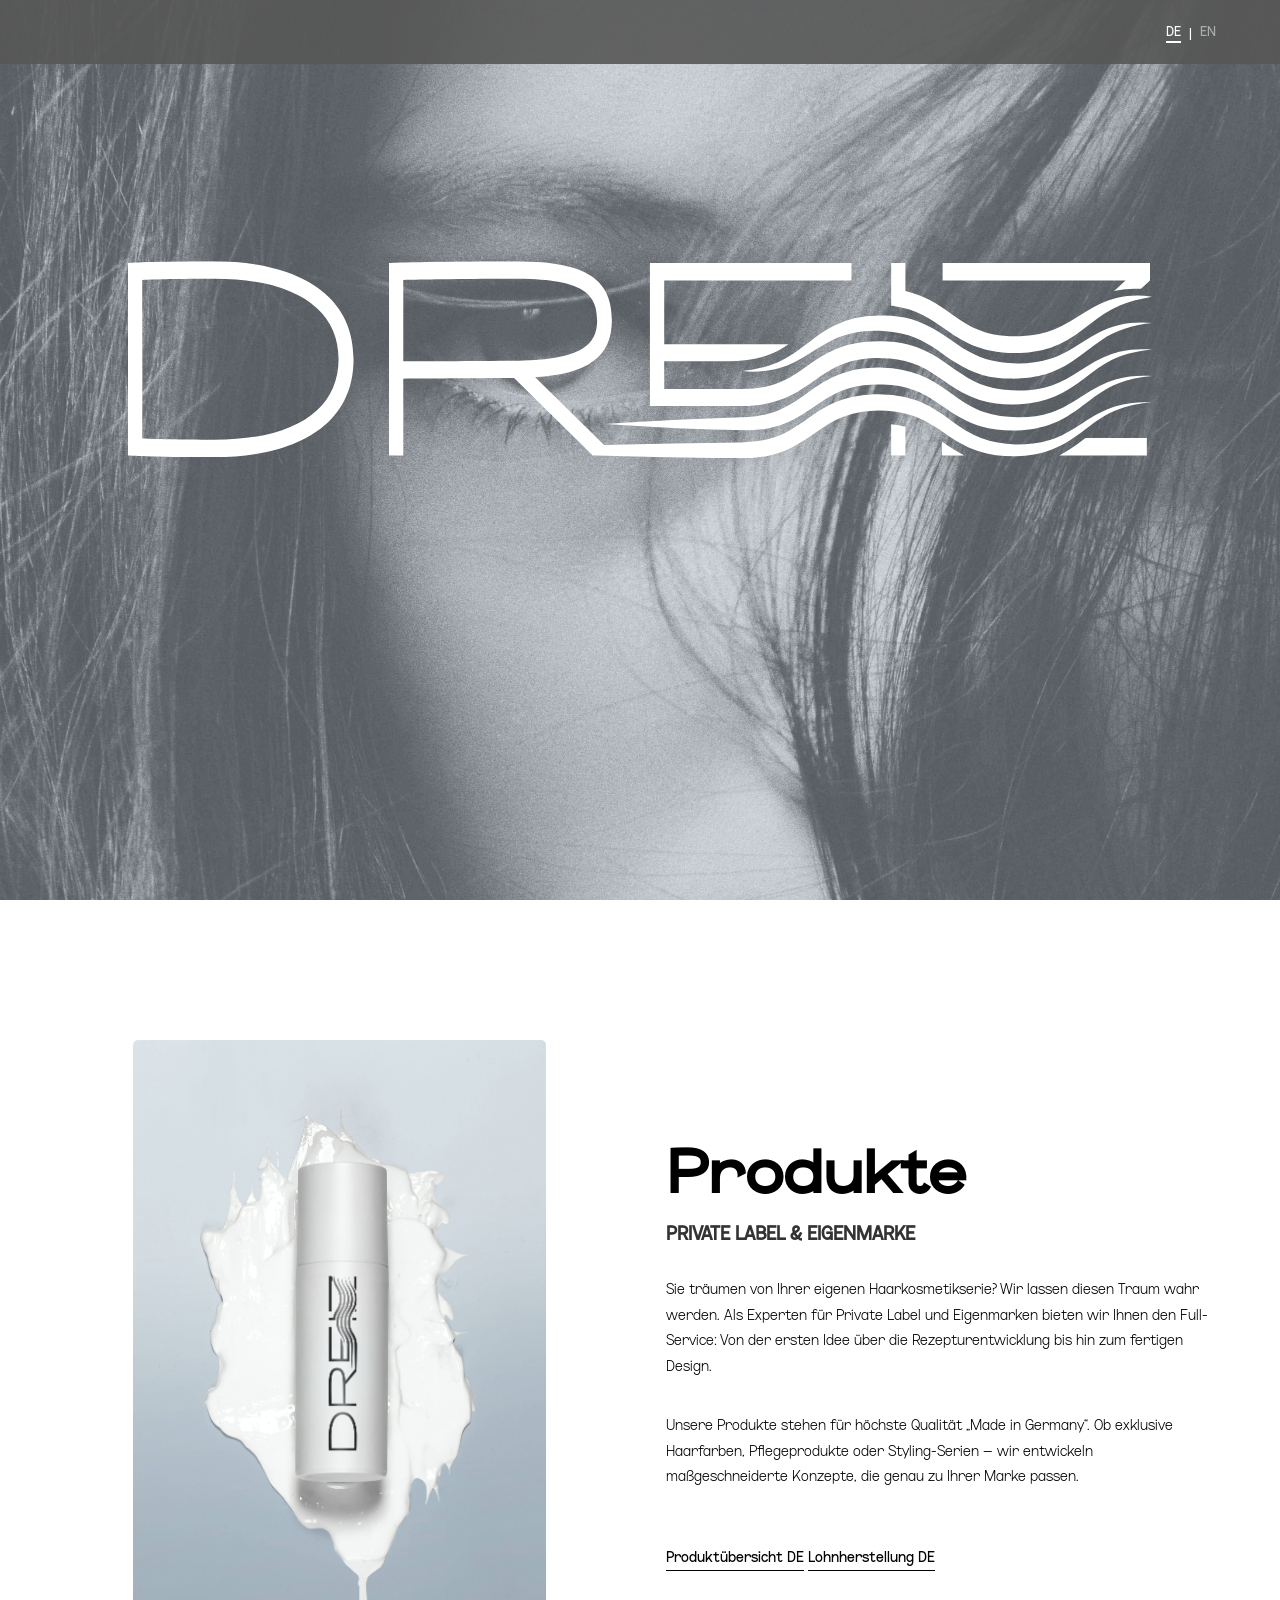
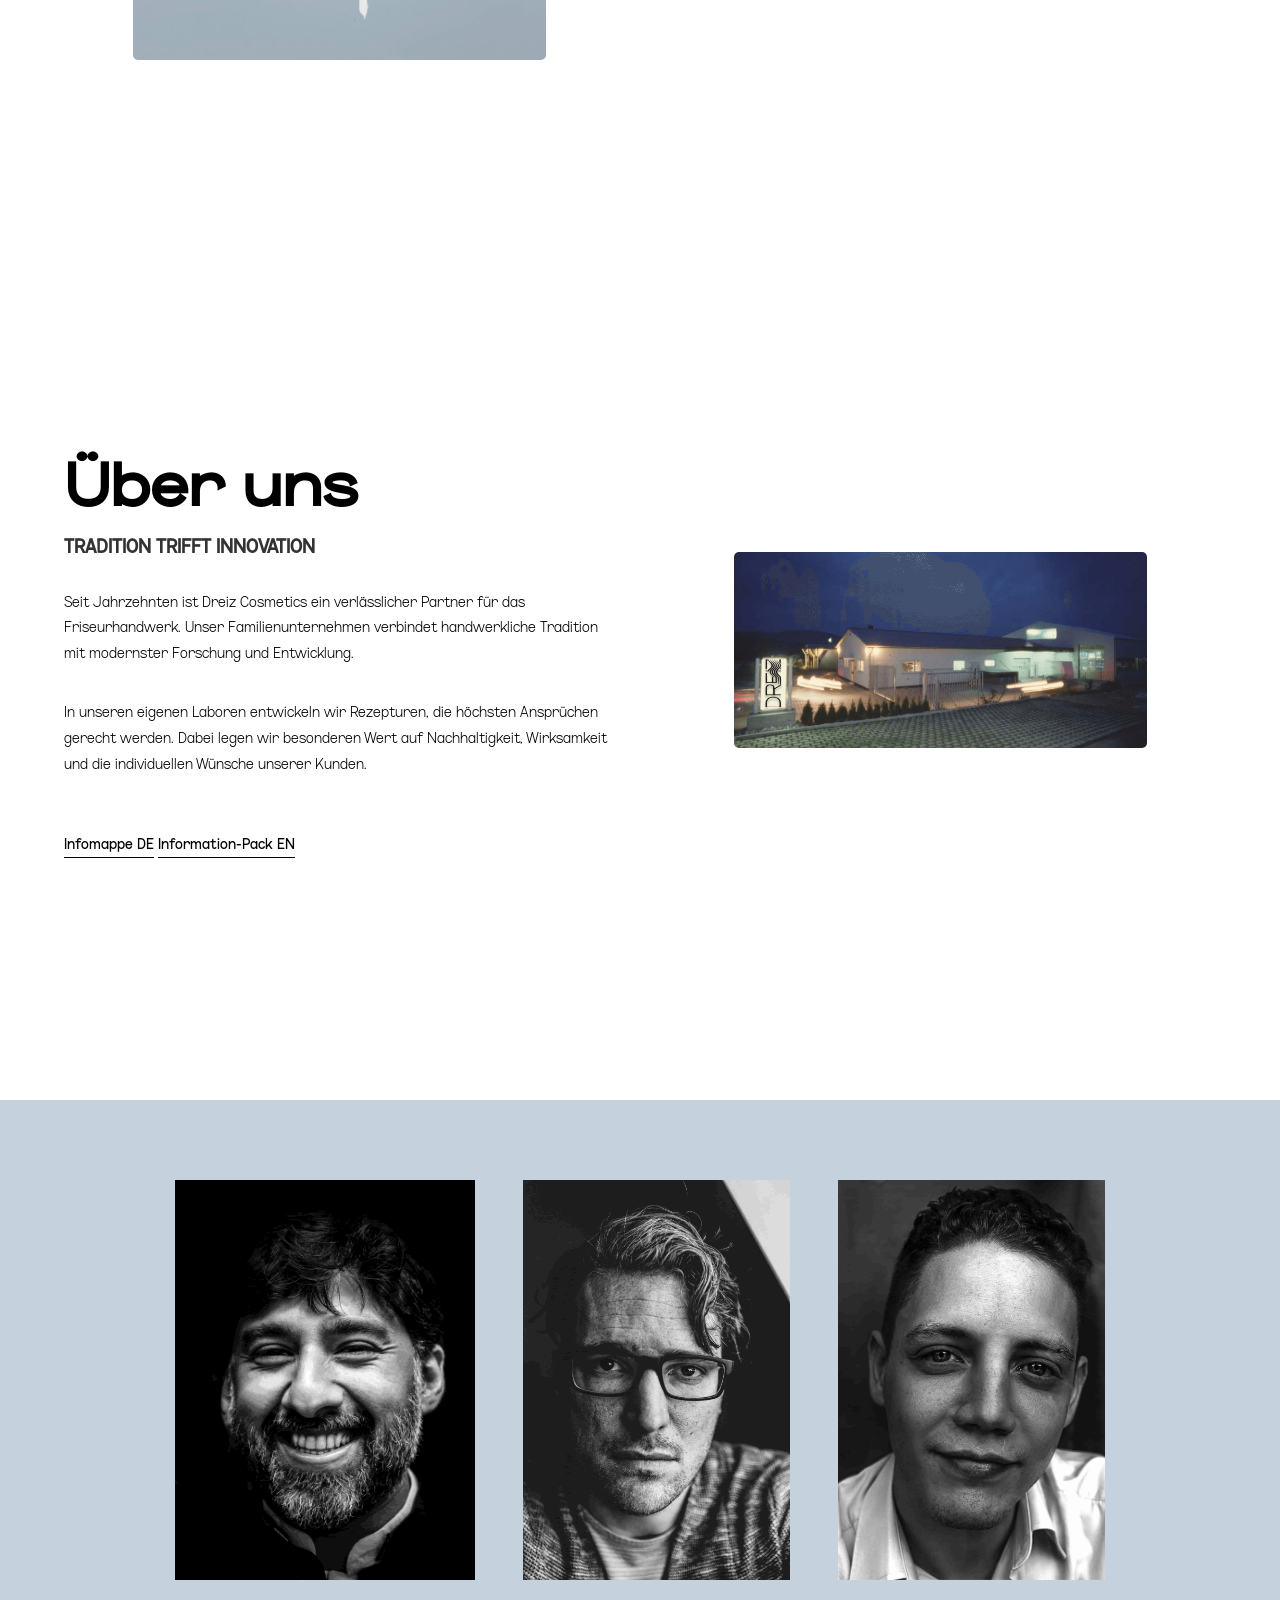
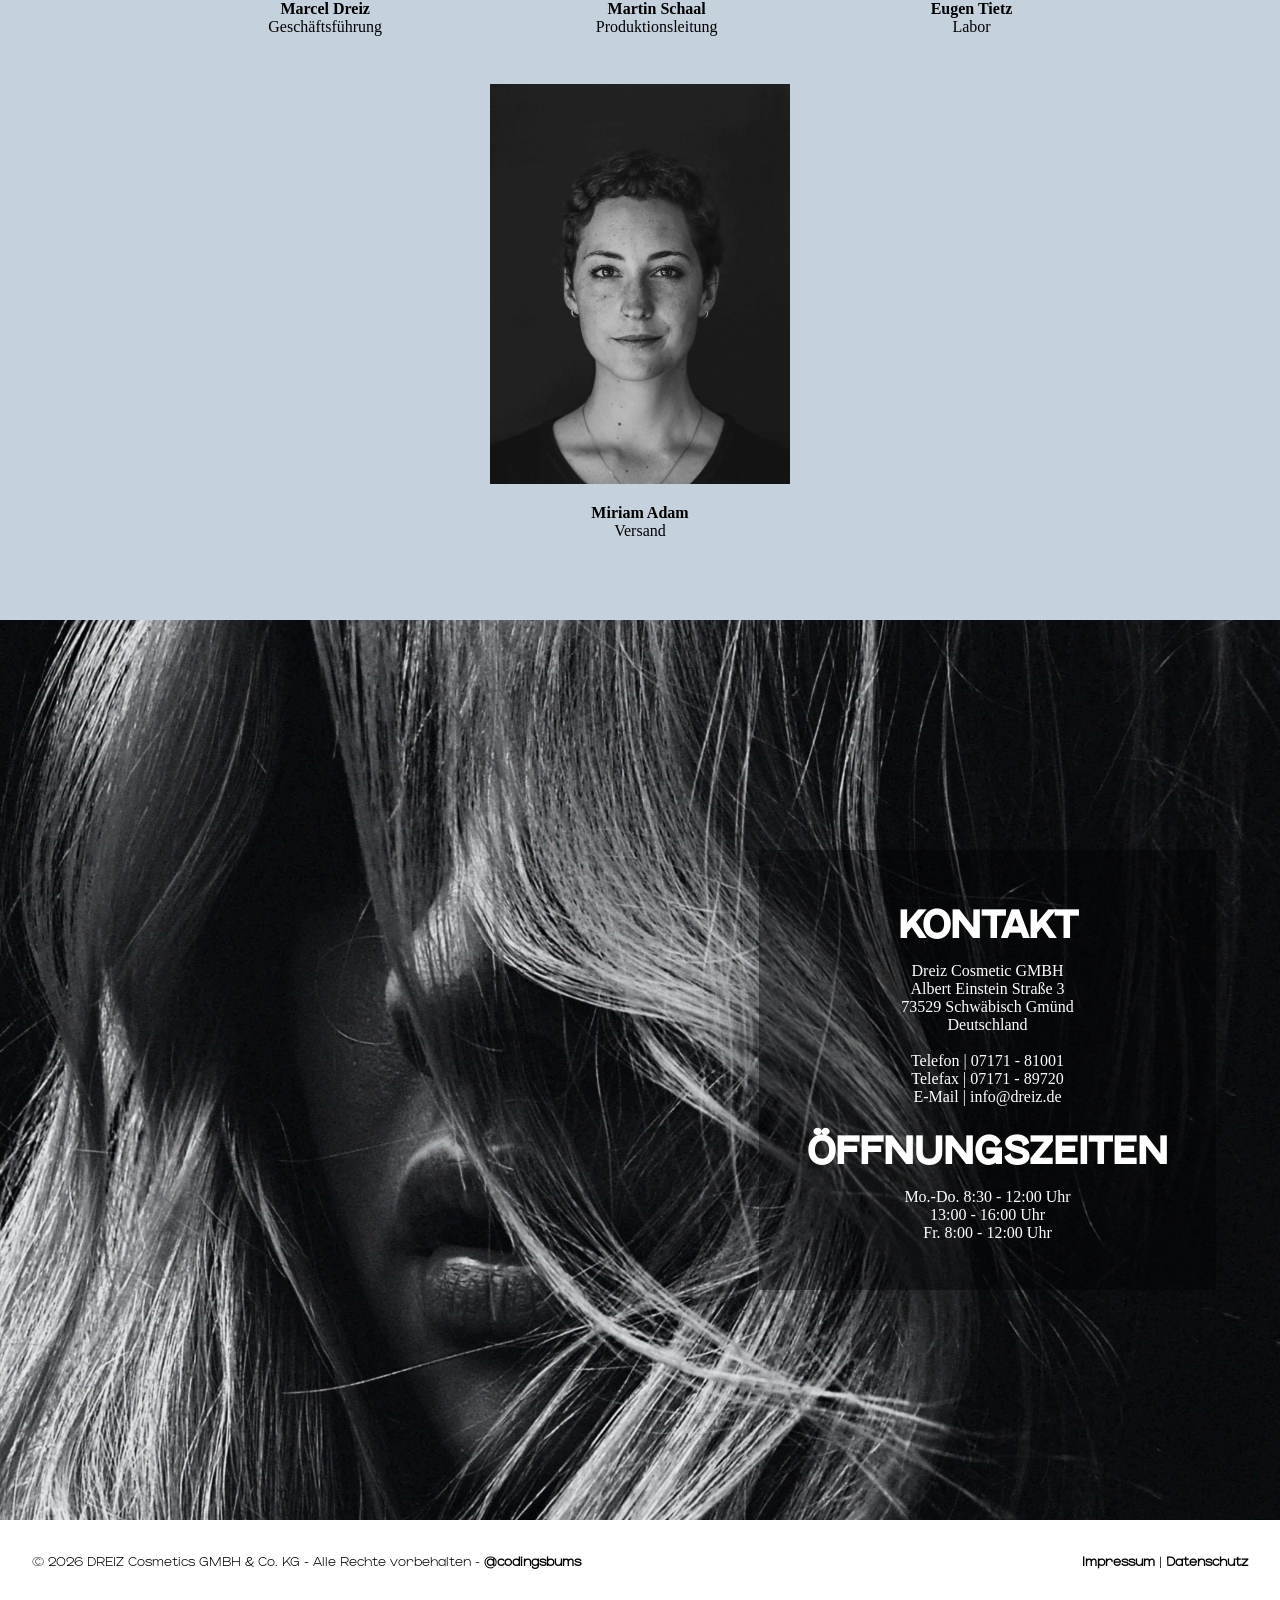
==== index.html @ 0ca8974b "Add files via upload" ====
<!DOCTYPE html>
<html lang="de">

<head>
    <meta charset="UTF-8">
    <meta name="viewport" content="width=device-width, initial-scale=1.0">
    <meta name="robots" content="index, follow">
    <meta name="keywords" content="Dreiz Cosmetics, Private Label, Eigenmarke, Friseurbedarf, Friseurzubehör, Friseurkosmetik, Haarkosmetik, Kosmetik Hersteller, Lohnherstellung, Haarpflegeproduzent, Schwäbisch Gmünd, Haircare, Personalisierung, Lohnentwicklung, Lohnproduktion, Lohnabfüllung, Haarfarben, Haarpflegeserie, exklusive Haarpflege, Haar-Styling, Full-Service, Produktkonzepte, Eigenlabel-Produktion, GMP, Aerosolabfüllung, hochwertige Kosmetik"> 
    <meta name="description" content="Dreiz Cosmetics Hersteller von Private Label und Eigenmarke Produkten im Friseur und Kosmetik Bereich.">
    <link rel="icon" type="image/svg" href="Icons/foundation 1.svg">
    <link rel="stylesheet" href="index.css">
    <title>Dreiz Cosmetics</title>
</head>

<body>
    <header>
        <div class="header">
            <nav class="nav">
    <div class="nav-links-wrapper">
        <ul class="nav_links">
            <li><a href="#products" data-key="nav-products">Produkte</a></li>
            <li><a href="#about" data-key="nav-about">Über uns</a></li>
            <li><a href="#team" data-key="nav-team">Team</a></li>
            <li><a href="#contact" data-key="nav-contact">Kontakt</a></li>
        </ul>
    </div>

    <div class="nav-controls">
        <div class="lang-switch">
            <a href="#" class="lang-link active">DE</a>
            <span>|</span>
            <a href="#" class="lang-link">EN</a>
        </div>

        <div class="burger-menu" id="burger">
            <span></span>
            <span></span>
            <span></span>
        </div>
    </div>
</nav>
        </div>
        <img src="Logo/Logo1.svg" alt="Dreiz Logo" class="logo">
    </header>

    <main>
        <section class="products-container" id="products">
            <div class="products-image">
                <img src="Photos/dreiz_produkt_01b.jpg" alt="Produkte">
            </div>
            <div class="products-text">
                <h2 data-key="prod-title">Produkte</h2>
                <h3 data-key="prod-subtitle">PRIVATE LABEL & EIGENMARKE</h3>
                <p data-key="prod-p1">Sie träumen von Ihrer eigenen Haarkosmetikserie? Wir lassen diesen Traum wahr werden. Als Experten für Private Label und Eigenmarken bieten wir Ihnen den Full-Service: Von der ersten Idee über die Rezepturentwicklung bis hin zum fertigen Design.</p>
                <br>
                <p data-key="prod-p2">Unsere Produkte stehen für höchste Qualität „Made in Germany“. Ob exklusive Haarfarben, Pflegeprodukte oder Styling-Serien – wir entwickeln maßgeschneiderte Konzepte, die genau zu Ihrer Marke passen.</p>
                <br>
                <a href="Downloads/Produktuebersicht_DE.pdf" download data-key="prod-link">Produktübersicht DE</a>
                <a href="Downloads/Lohnherstellung.pdf" download data-key="prod-link2">Lohnherstellung DE</a>
            </div>
        </section>

        <section class="intro-about">
            <div class="about-container" id="about">
                <div class="about-image">
                    <img src="Photos/DreizGebäde2.png" alt="Über uns">
                </div>
                <div class="about-text">
                    <h2 data-key="about-title">Über uns</h2>
                    <h3 data-key="about-subtitle">TRADITION TRIFFT INNOVATION</h3>
                    <p data-key="about-p1">Seit Jahrzehnten ist Dreiz Cosmetics ein verlässlicher Partner für das Friseurhandwerk. Unser Familienunternehmen verbindet handwerkliche Tradition mit modernster Forschung und Entwicklung.</p>
                    <br>
                    <p data-key="about-p2">In unseren eigenen Laboren entwickeln wir Rezepturen, die höchsten Ansprüchen gerecht werden. Dabei legen wir besonderen Wert auf Nachhaltigkeit, Wirksamkeit und die individuellen Wünsche unserer Kunden.</p>
                    <br>
                    <a href="Downloads/Infomappe_DE.pdf" data-key="about-link">Infomappe DE</a>
                    <a href="Downloads/Infomappe_EN.pdf" data-key="about-link2">Information-Pack EN</a>
                </div>
            </div>
        </section>

        <section class="team-dreiz" id="team">
            <div class="team-photo">
                <div class="team-id">
                    <img src="Photos/team1.jpg" alt="Marcel Dreiz">
                </div>
                <h4 data-key="team-name-1">Marcel Dreiz</h4>
                <p data-key="team-pos-1">Geschäftsführung</p>
            </div>
            <div class="team-photo">
                <div class="team-id">
                    <img src="Photos/team2.jpg" alt="Martin Schaal">
                </div>
                <h4 data-key="team-name-2">Martin Schaal</h4>
                <p data-key="team-pos-2">Produktionsleitung</p>
            </div>
            <div class="team-photo">
                <div class="team-id">
                    <img src="Photos/team3.jpg" alt="Eugen Tietz">
                </div>
                <h4 data-key="team-name-3">Eugen Tietz</h4>
                <p data-key="team-pos-3">Labor</p>
            </div>
                        <div class="team-photo">
                <div class="team-id">
                    <img src="Photos/team4.jpg" alt="Miriam Adam">
                </div>
                <h4 data-key="team-name-4">Miriam Adam</h4>
                <p data-key="team-pos-4">Versand</p>
            </div>
        </section>

        <section class="contact-container" id="contact">
            <div class="contact-information">
                <h5 data-key="cont-title">KONTAKT</h5>
                <p data-key="cont-address">
                    Dreiz Cosmetic GMBH<br>
                    Albert Einstein Straße 3<br>
                    73529 Schwäbisch Gmünd<br>
                    Deutschland
                </p>
                <br>
                <p>
                    <span data-key="cont-phone">Telefon</span> | <a href="tel:+49717181001">07171 - 81001</a><br>
                    <span data-key="cont-fax">Telefax</span> | 07171 - 89720<br>
                    <span data-key="cont-email">E-Mail</span> | <a href="mailto:info@dreiz.de">info@dreiz.de</a>
                </p>
                <br>
                <h5 data-key="cont-hours-title">ÖFFNUNGSZEITEN</h5>
                <p data-key="cont-hours-days">
                    Mo.-Do. 8:30 - 12:00 Uhr<br>
                    13:00 - 16:00 Uhr<br>
                    Fr. 8:00 - 12:00 Uhr
                </p>
            </div>
        </section>
    </main>

    <footer>
        <div class="footer">
            <div class="all-rights">
                <p>
                    <span data-key="foot-rights">© 2026 DREIZ Cosmetics GMBH & Co. KG - Alle Rechte vorbehalten - </span>
                    <a href="mailto:codingsbums@pm.me" class="credit-link">@codingsbums</a>
                </p>
            </div>
            <div class="impressum">
                <p>
                    <a href="impressum.html" data-key="foot-imprint-link">
            <span data-key="foot-imprint">Impressum</span>
        </a> | 
        <a href="datenschutz.html" data-key="foot-privacy-link">
            <span data-key="foot-privacy">Datenschutz</span>
        </a>        
                </p>
            </div>
        </div>
    </footer>

    <script src="https://cdnjs.cloudflare.com/ajax/libs/gsap/3.12.2/gsap.min.js"></script>
    <script src="index.js"></script>
</body>
</html>
---- index.css ----
* {
  margin: 0;
  padding: 0;
  box-sizing: border-box;
}

a {
    text-decoration: none;
    color: inherit;
}


/* Global Fonts */
@font-face {
  font-family: zoompronormallight; 
  src: url(/Fonts/ZoomPro-NormalLight.otf);
}
@font-face {
  font-family: zoompronormalregular;
  src: url(/Fonts/ZoomPro-NormalRegular.otf);
}
@font-face {
  font-family: zoompronormalmedium;
  src: url(/Fonts/ZoomPro-NormalMedium.otf);
}
@font-face {
  font-family: zoomprocompactregular;
  src: url(/Fonts/ZoomPro-CompactRegular.otf);
}
@font-face {
  font-family: zoomprocompactlight;
  src: url(/Fonts/ZoomPro-CompactLight.otf);
}

body {
  font-size: 16px;
  overflow-x: hidden;
  background-color: white;
}


/* NAV Section */
header {
  max-width: 100%;
  min-height: 100vh;
  display: flex;
  align-items: center;
  background-image: url(Photos/dreiz_01.jpg);
  background-position: center 10%;
  background-repeat: no-repeat;
  background-size: cover;
}

.nav {
    display: flex;
    justify-content: space-between;
    align-items: center;
    padding: 0 5%;
    position: fixed;
    top: 0;
    left: 0;
    width: 100%;
    height: 64px;
    z-index: 1000;
    background-color: rgba(0, 0, 0, 0.9); 
    transition: all 0.3s ease;
}

.nav-links-wrapper {
    flex-grow: 1;
    display: flex;
    justify-content: center;
}

    .nav-links-wrapper.active {
        right: 0;
    }

    .nav_links {
    display: flex;
    list-style: none;
    gap: 4vw;
    }

.nav_links a {
    color: white !important;
    text-decoration: none;
    font-family: zoompronormalmedium;
    font-size: 1.1rem;
    text-transform: uppercase;
    letter-spacing: 1.5px;
    transition: opacity 0.3s ease;
}

.nav_links a:hover {
    opacity: 0.7;
}

.burger-menu {
    display: none;
    flex-direction: column;
    gap: 5px;
    cursor: pointer;
    z-index: 1001;
    order: 3; 
}

.burger-menu span {
        background-color: #fff;
        width: 28px;
        height: 2px;
        transition: 0.3s;
}

.nav.scrolled {
    height: 65px;
    background-color: black;
    box-shadow: 0 4px 20px rgba(0, 0, 0, 0.5);
}

.lang-switch {
    display: flex;
    align-items: center;
    gap: 8px;
    font-family: zoomprocompactregular;
    font-size: 0.9rem;
    color: white;
}

.lang-link {
    color: rgba(255, 255, 255, 0.5);
    text-decoration: none;
    border-bottom: 2px solid transparent;
    padding-bottom: 2px;
    transition: all 0.3s ease;
    cursor: pointer;
}

.lang-link.active {
    color: white;
    border-bottom: 2px solid white;
}


/* Logo */
.logo {
  z-index: 5; 
  left: 50%;
  top: 40%;
  transform: translate(-50%, -50%);
  width: 80%;
  max-width: 1200px;
  position: absolute;
  pointer-events: none;
  filter: brightness(0) invert(1); 
  opacity: 1 !important; 
}


/* Products Section */
.products-container, .about-container {
  min-height: 100vh;
  display: grid;
  grid-template-columns: 1fr 1fr;
  align-items: center;
  margin: 0 5%;
  grid-gap: 4vw;
}

.products-image img, .about-image img {
  max-width: 75%; 
  height: auto;
  display: block;
  margin: 0 auto; 
  border-radius: 5px; 
}

.products-text, .about-text {
  padding: 2em 0;
}

.products-text h2, .about-text h2 {
  font-size: clamp(2rem, 8vw, 4rem);
  font-family: zoompronormalregular;
  margin-bottom: 0.2em;
}

.products-text h3, .about-text h3 {
  font-size: clamp(1rem, 3vw, 1.3rem);
  font-family: zoomprocompactregular;
  margin-bottom: 1.5em;
  color: #333;
}

.products-text p, .about-text p {
  font-size: 1rem;
  font-family: zoomprocompactlight;
  line-height: 1.6;
  margin-bottom: 1em;
}

.products-text a, .about-text a {
    display: inline-block;
    color: black;              
    text-decoration: none;    
    font-family: zoomprocompactregular; 
    border-bottom: 1px solid black;
    margin-top: 1.5em;
    padding-bottom: 5px;
    transition: all 0.3s ease;
}


/* Team Section */
.about-text { order: 1; }
.about-image { order: 2; }

.team-dreiz {
  background-color: #c5d1dd;
  padding: 5rem 2rem;
  display: flex;
  flex-wrap: wrap;
  justify-content: center;
  gap: 3rem;
}

.team-photo {
  text-align: center;
  max-width: 300px;
}

.team-id img {
  width: 100%;
  height: 400px;
  object-fit: cover;
  margin-bottom: 1rem;
}


/* Contact Section */
.contact-container {
  min-height: 100vh;
  background-image: url(Photos/dreiz_03.2.jpg);
  background-position: center;
  background-size: cover;
  display: flex;
  justify-content: flex-end;
  align-items: center;
  padding: 5%;
}

.contact-information {
  background-color: rgba(0,0,0,0.4);
  padding: 3rem;
  color: white;
  text-align: center;
}

.contact-information p a {
    color: white !important;
    text-decoration: none !important;
    transition: opacity 0.3s ease;
}

.contact-information p a:hover {
    opacity: 0.7;
    text-decoration: underline !important;
}

.contact-information h5 {
  font-family: zoompronormalmedium;
  font-size: clamp(1.5rem, 5vw, 2.5rem);
  margin-bottom: 1rem;
}


/* Footer Section */
.footer {
  padding: 2rem;
  display: flex;
  justify-content: space-between;
  align-items: center;
  background: white;
  font-family: zoompronormallight;
  font-size: 0.85rem;
}

.footer a, 
.impressum p a, 
.credit-link {
    color: black !important;
    text-decoration: none !important;
    font-weight: bold;
    transition: opacity 0.3s ease;
}

.footer a:hover, 
.impressum p a:hover {
    opacity: 0.6;
}


/* Media Query */

@media only screen and (max-width: 1024px) and (orientation: portrait) {
    .logo { 
        top: 20% !important;
        left: 50%;
        transform: translate(-50%, -50%);
        width: 70%; 
        max-width: 600px; 
    }

    header {
        background-position: center 20%;
    }
}


@media only screen and (min-width: 1025px) and (max-width: 1366px) and (orientation: portrait) {
    .logo {
        top: 22% !important;
        width: 60%;
    }
}


@media (max-width: 900px) {
    .products-container, .about-container { grid-template-columns: 1fr; text-align: center; padding-top: 100px; }
    .about-text { order: 2; }
    .about-image { order: 1; }
}

@media only screen and (max-width: 800px) {
    .nav { 
        height: 42px; 
        display: flex;
        align-items: center;
        justify-content: center;
        padding: 0 20px;
        position: fixed;
    }
    
    .lang-switch { 
        position: absolute; 
        left: 20px;         
        top: 50%;
        transform: translateY(-50%);
        font-size: 0.85rem; 
        z-index: 1600;      
    }

    .burger-menu { 
        display: flex;
        position: absolute; 
        right: 20px;        
        top: 50%;
        transform: translateY(-50%);
        z-index: 2000;      
    }
    
    .nav-links-wrapper {
        position: fixed;
        top: 0;
        right: -100%; 
        width: 100%;
        height: 100vh;
        background: rgba(15, 15, 15, 0.98);
        backdrop-filter: blur(15px);
        -webkit-backdrop-filter: blur(15px);
        display: flex;
        justify-content: center;
        align-items: center;
        transition: 0.5s ease-in-out;
        z-index: 1500;
    }

    .nav-links-wrapper.active { 
        right: 0; 
    }
    
    .nav_links { 
        flex-direction: column; 
        gap: 30px; 
    }

    .nav_links a { 
        font-size: 1.5rem; 
    }

    .burger-menu.open span:nth-child(1) { transform: rotate(45deg) translate(5px, 6px); }
    .burger-menu.open span:nth-child(2) { opacity: 0; }
    .burger-menu.open span:nth-child(3) { transform: rotate(-45deg) translate(5px, -6px); }
}


@media only screen and (max-width: 600px) {
    .footer {
        flex-direction: column; 
        gap: 20px;            
        text-align: center;     
        padding: 2rem 1rem;    
    }

    .footer div, .impressum {
        display: flex;
        flex-direction: column;
        gap: 10px;
    }
}


@media only screen and (max-width: 480px) and (orientation: portrait) {
    .logo { top: 20% !important; width: 85%; }
}
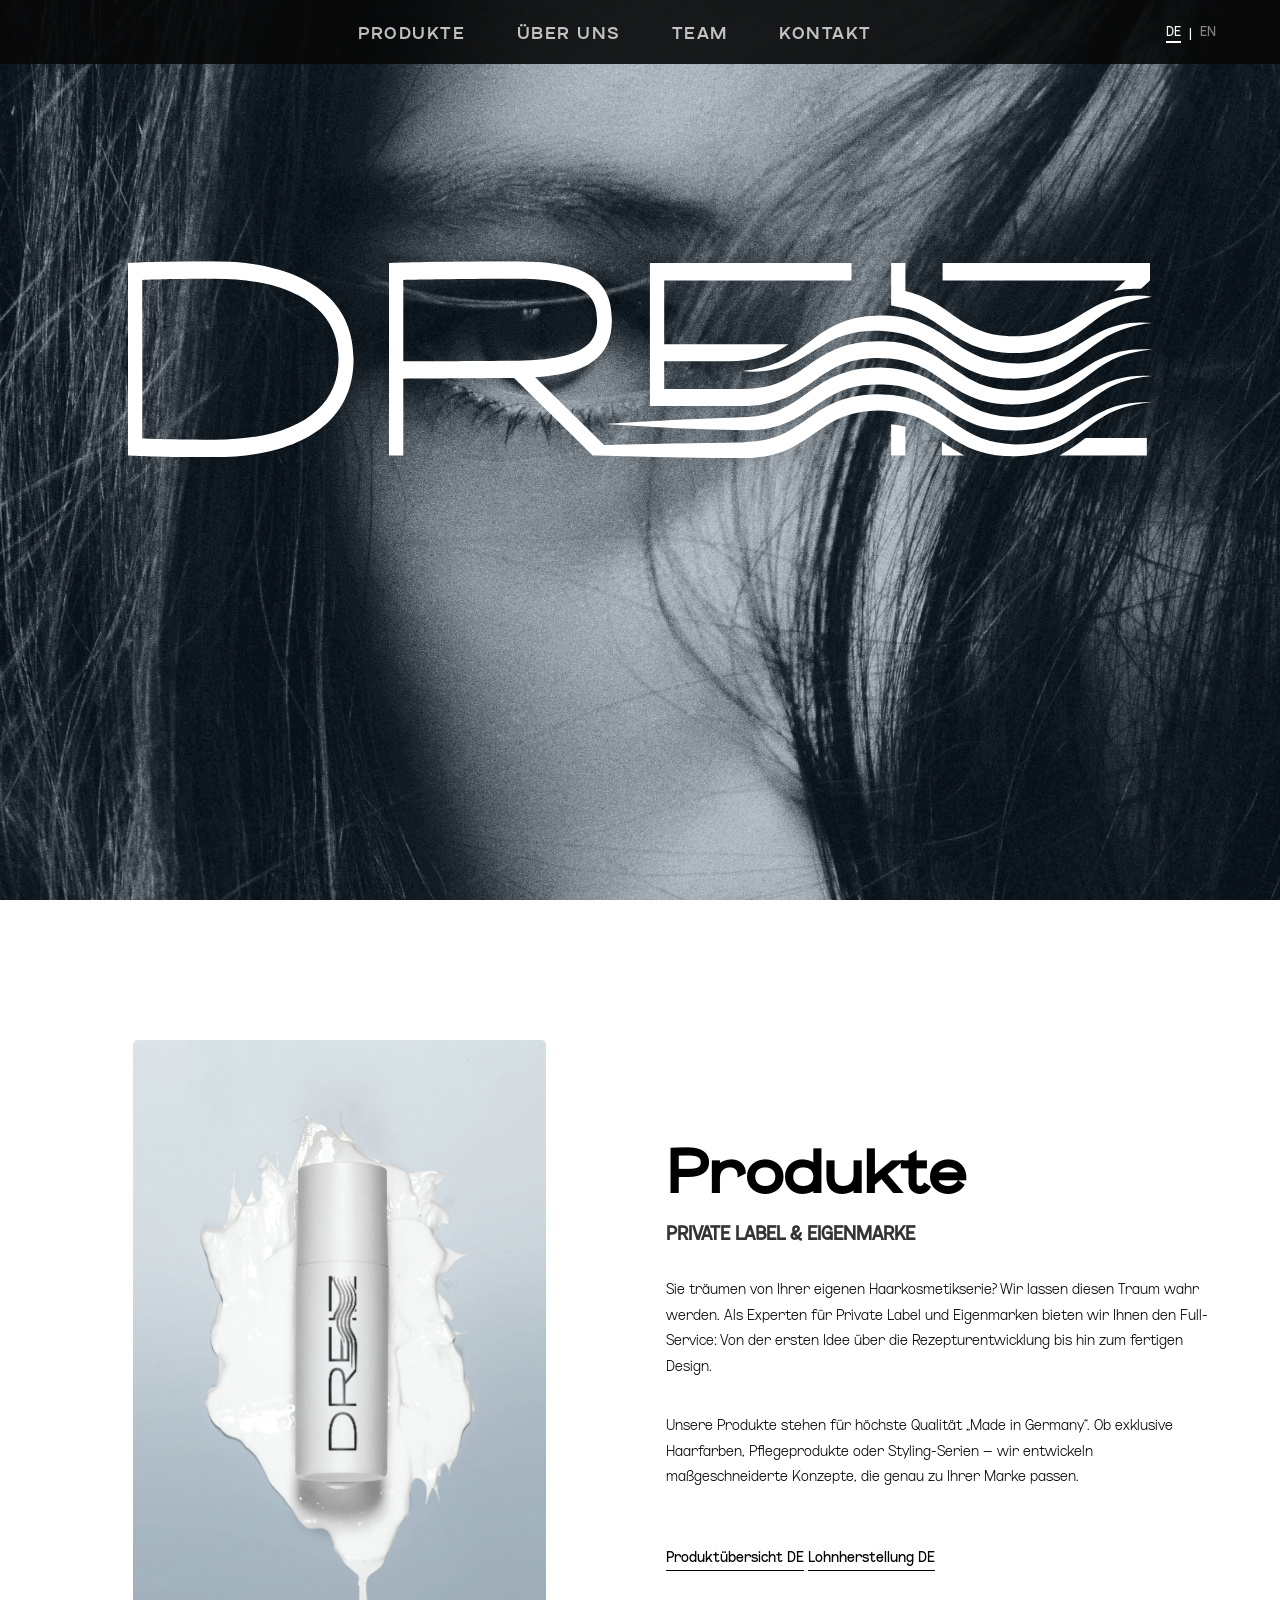
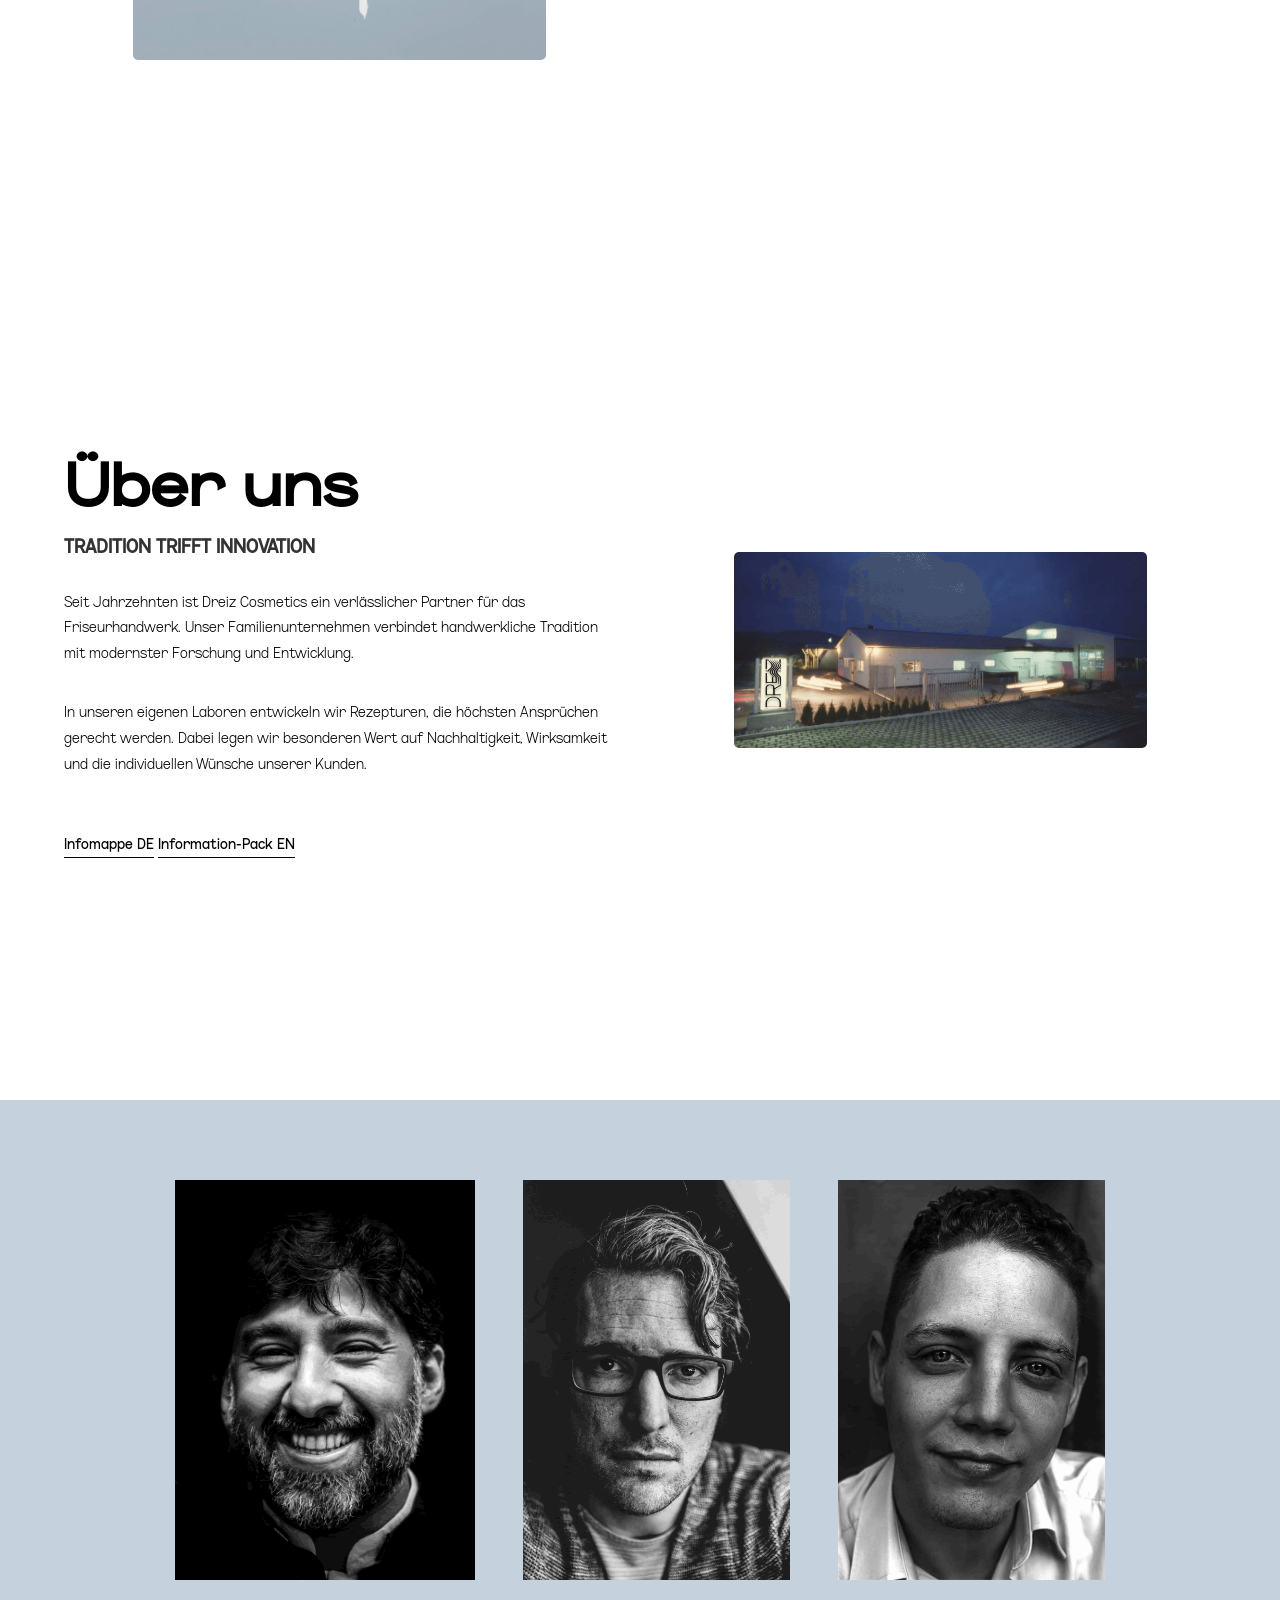
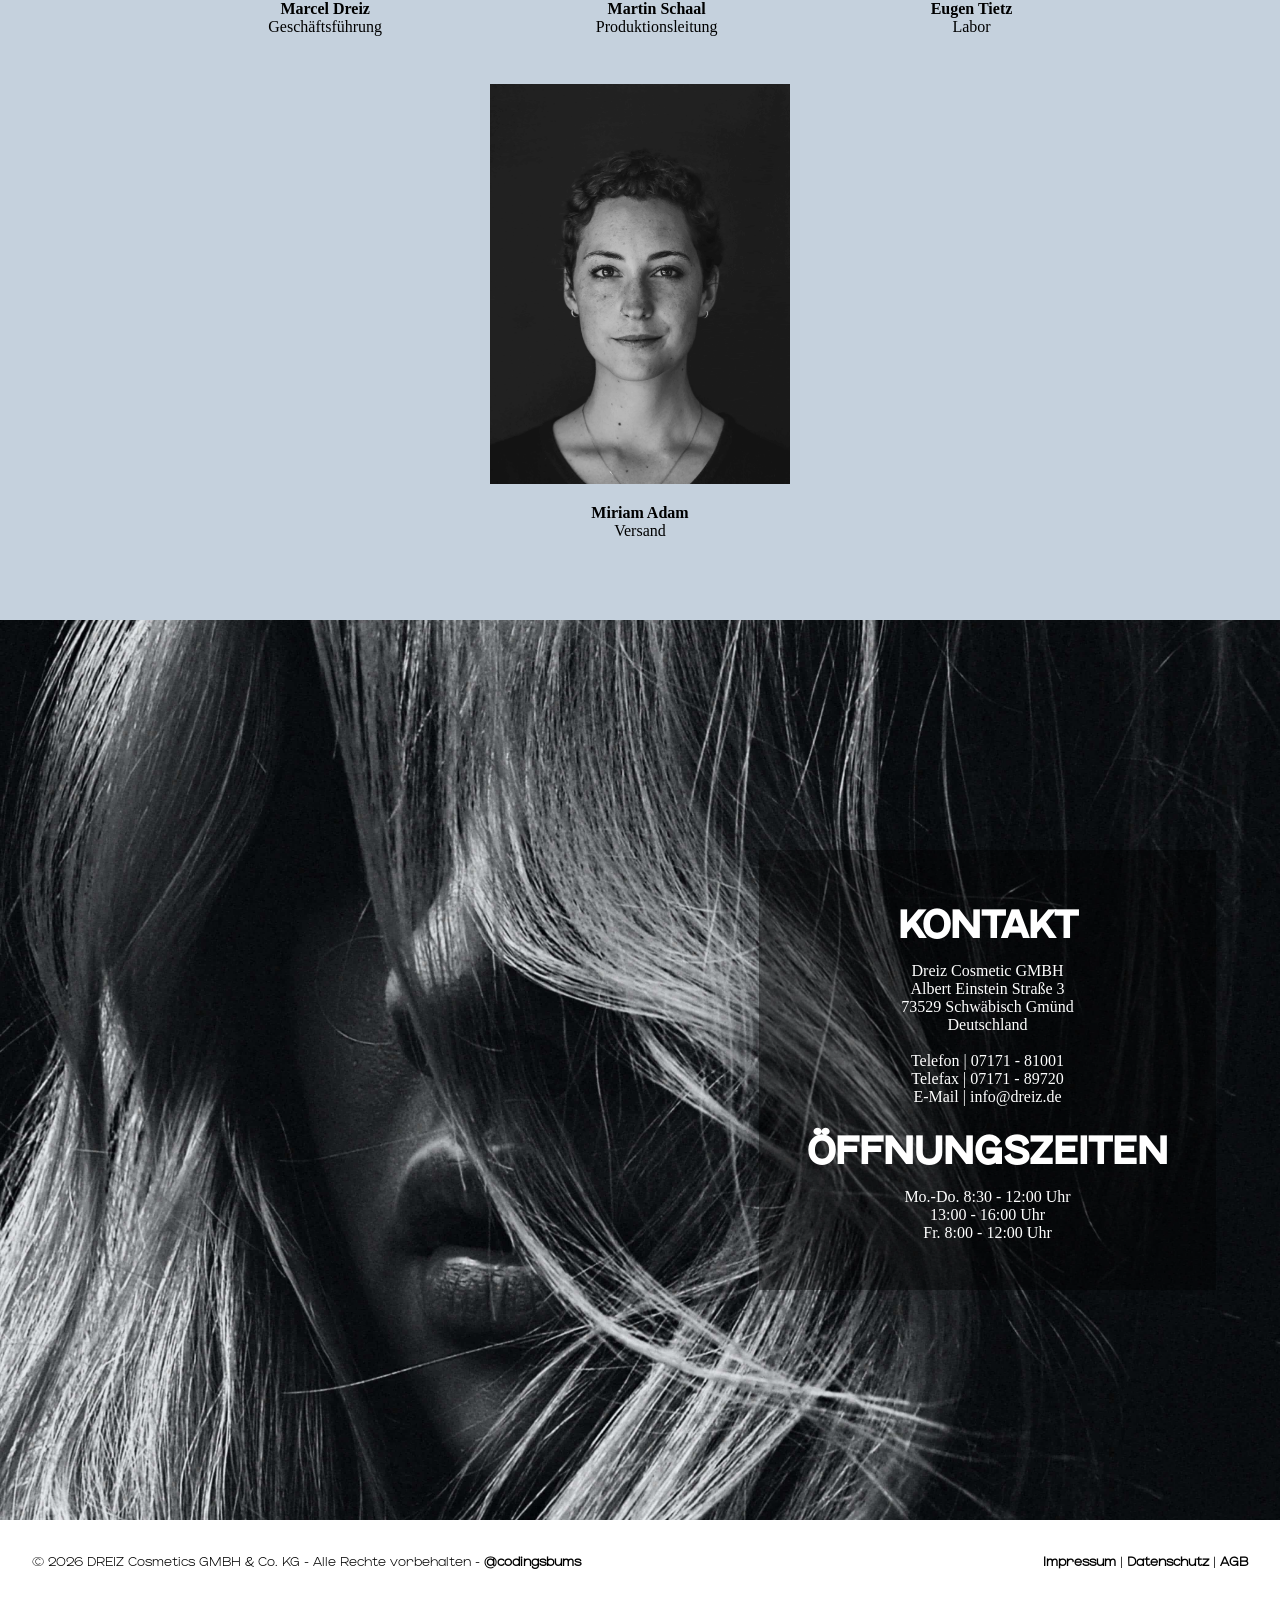
==== commit ff5133ac: "language" ====
--- a/index.html
+++ b/index.html
@@ -72,8 +72,8 @@
                     <br>
                     <p data-key="about-p2">In unseren eigenen Laboren entwickeln wir Rezepturen, die höchsten Ansprüchen gerecht werden. Dabei legen wir besonderen Wert auf Nachhaltigkeit, Wirksamkeit und die individuellen Wünsche unserer Kunden.</p>
                     <br>
-                    <a href="Downloads/Infomappe_DE.pdf" data-key="about-link">Infomappe DE</a>
-                    <a href="Downloads/Infomappe_EN.pdf" data-key="about-link2">Information-Pack EN</a>
+                    <a href="Downloads/Infomappe_DE.pdf" download data-key="about-link">Infomappe DE</a>
+                    <a href="Downloads/Infomappe_EN.pdf" download data-key="about-link2">Information-Pack EN</a>
                 </div>
             </div>
         </section>
@@ -146,11 +146,14 @@
             <div class="impressum">
                 <p>
                     <a href="impressum.html" data-key="foot-imprint-link">
-            <span data-key="foot-imprint">Impressum</span>
-        </a> | 
-        <a href="datenschutz.html" data-key="foot-privacy-link">
-            <span data-key="foot-privacy">Datenschutz</span>
-        </a>        
+                    <span data-key="foot-imprint">Impressum</span>
+                    </a> | 
+                    <a href="datenschutz.html" data-key="foot-privacy-link">
+                    <span data-key="foot-privacy">Datenschutz</span>
+                    </a> |
+                    <a href="agb.html" data-key="foot-agb-link">
+                    <span data-key="foot-agb">AGB</span>
+                    </a>       
                 </p>
             </div>
         </div>
--- a/index.css
+++ b/index.css
@@ -294,7 +294,8 @@
     transition: opacity 0.3s ease;
 }
 
-.footer a:hover, 
+.footer a:hover,
+.agb a:hover,
 .impressum p a:hover {
     opacity: 0.6;
 }
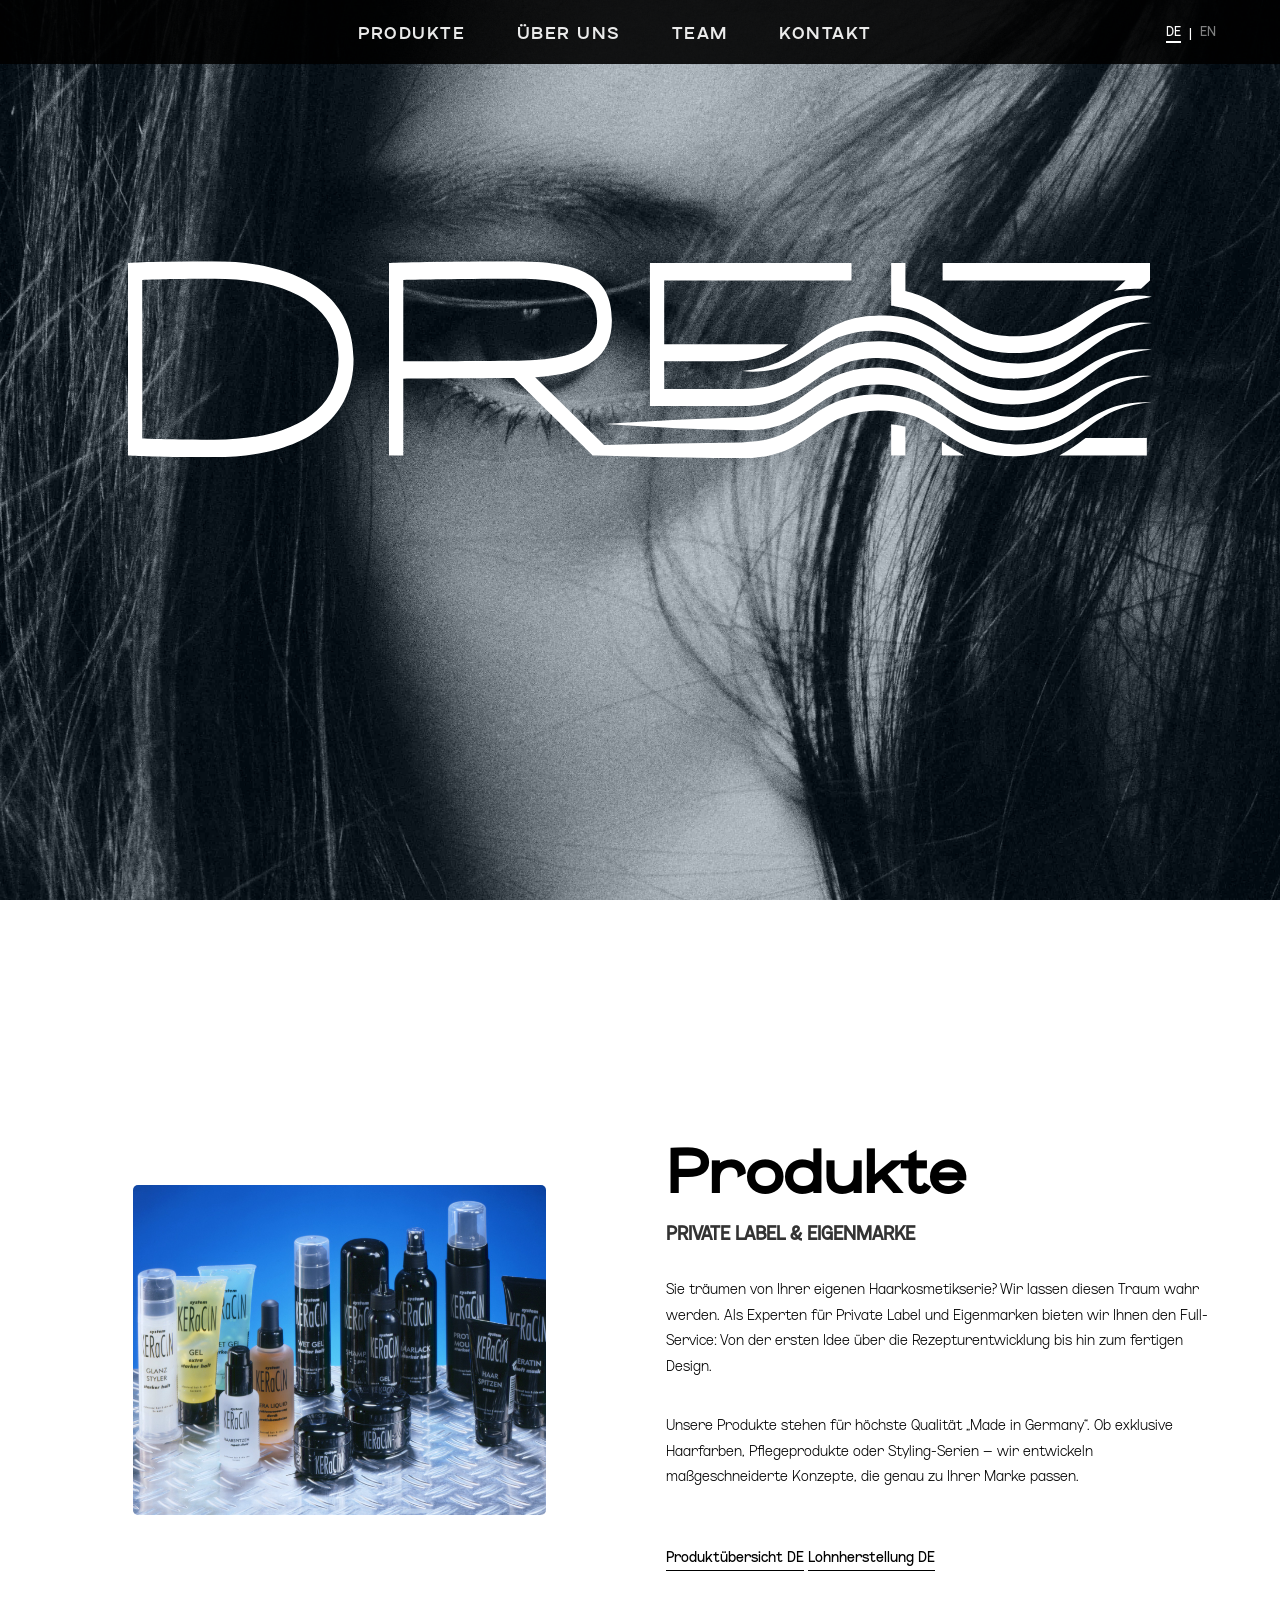
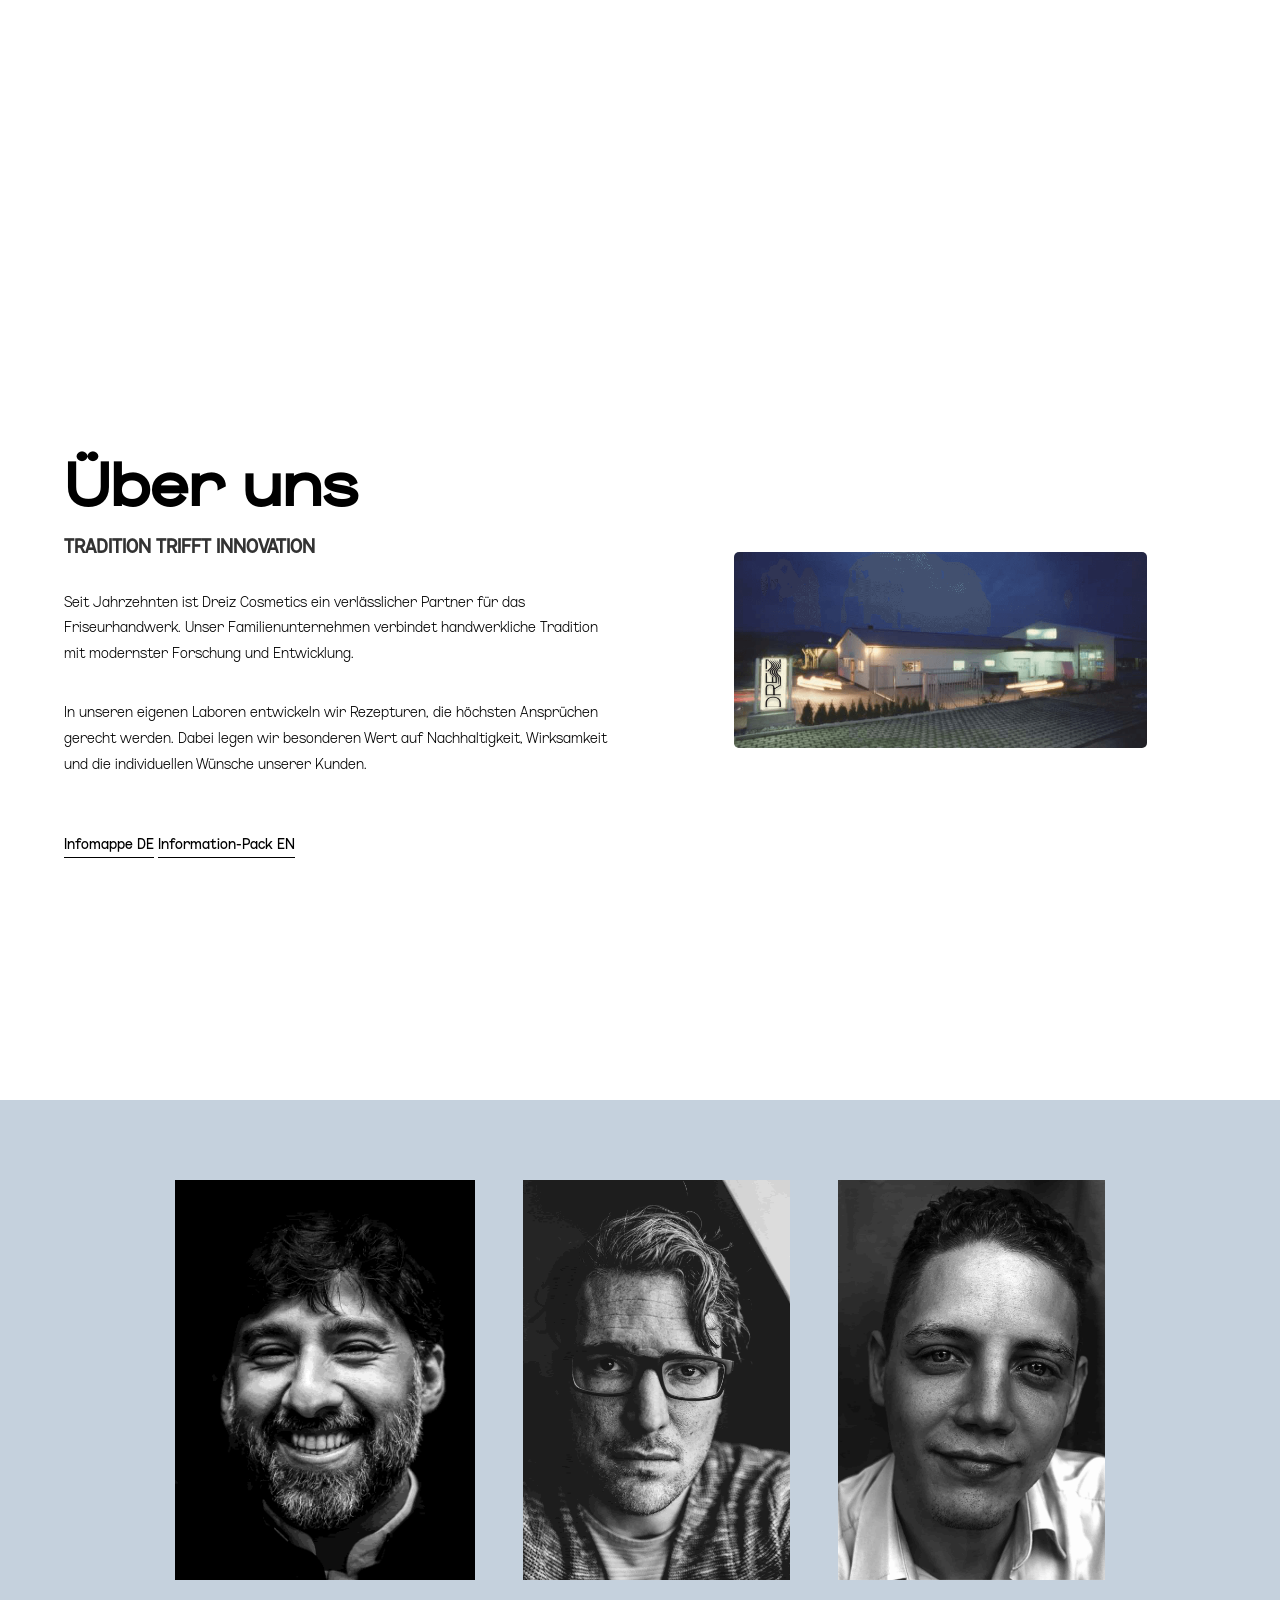
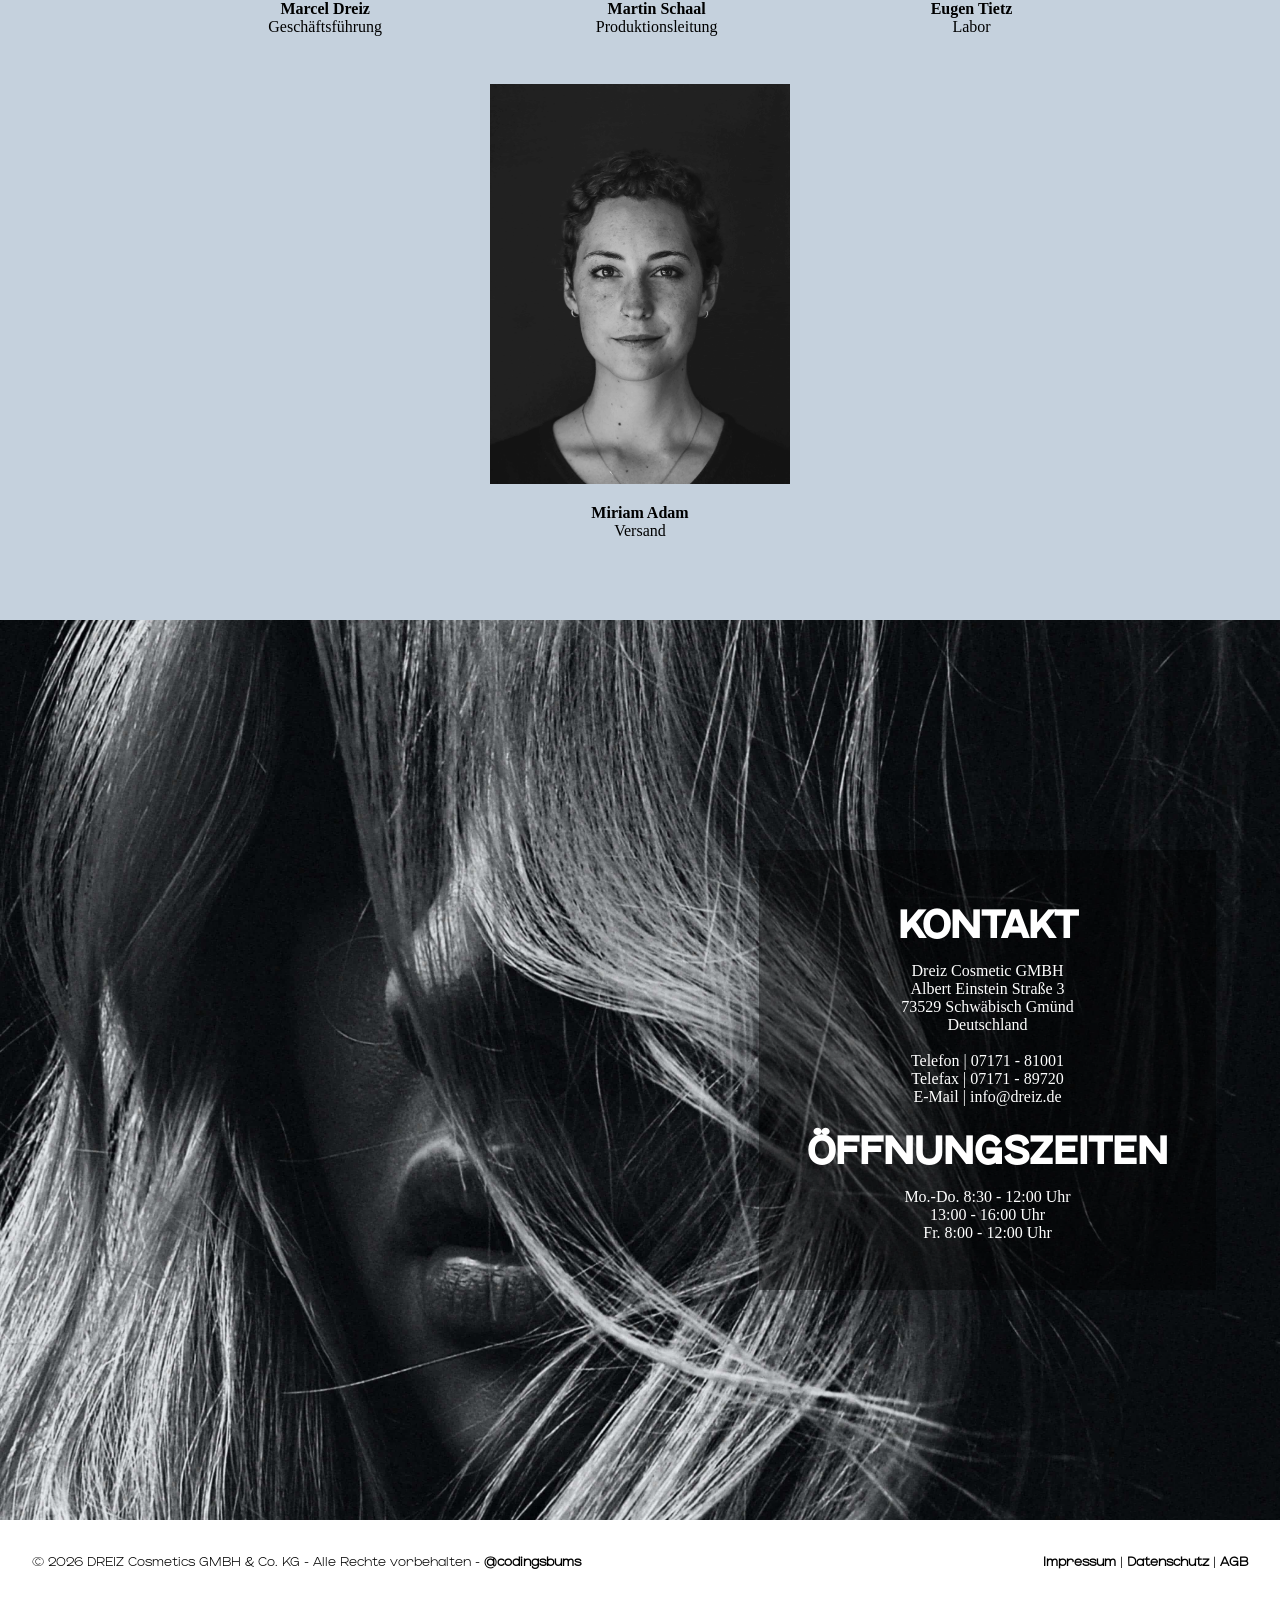
==== commit 2e14cd22: "product photo" ====
--- a/index.html
+++ b/index.html
@@ -46,7 +46,7 @@
     <main>
         <section class="products-container" id="products">
             <div class="products-image">
-                <img src="Photos/dreiz_produkt_01b.jpg" alt="Produkte">
+                <img src="Photos/dreiz_produkt_03b.jpg" alt="Produkte">
             </div>
             <div class="products-text">
                 <h2 data-key="prod-title">Produkte</h2>
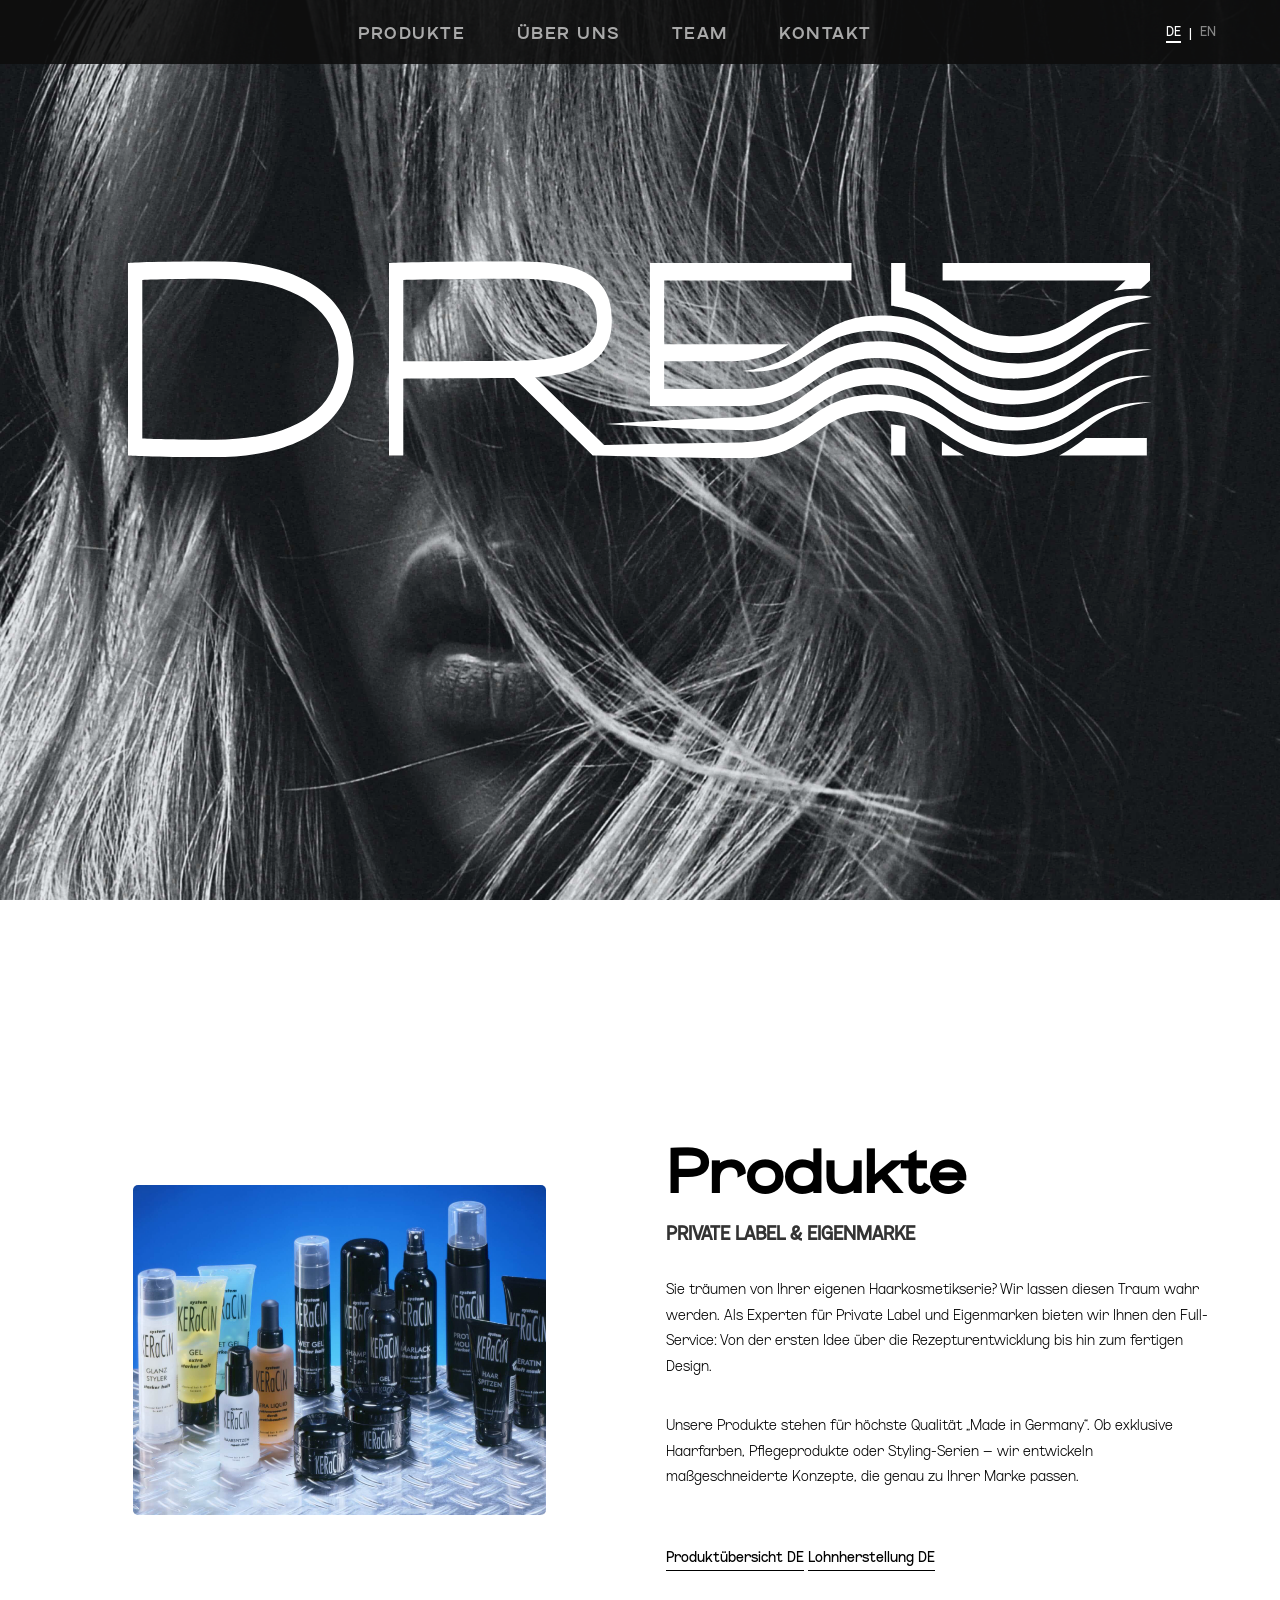
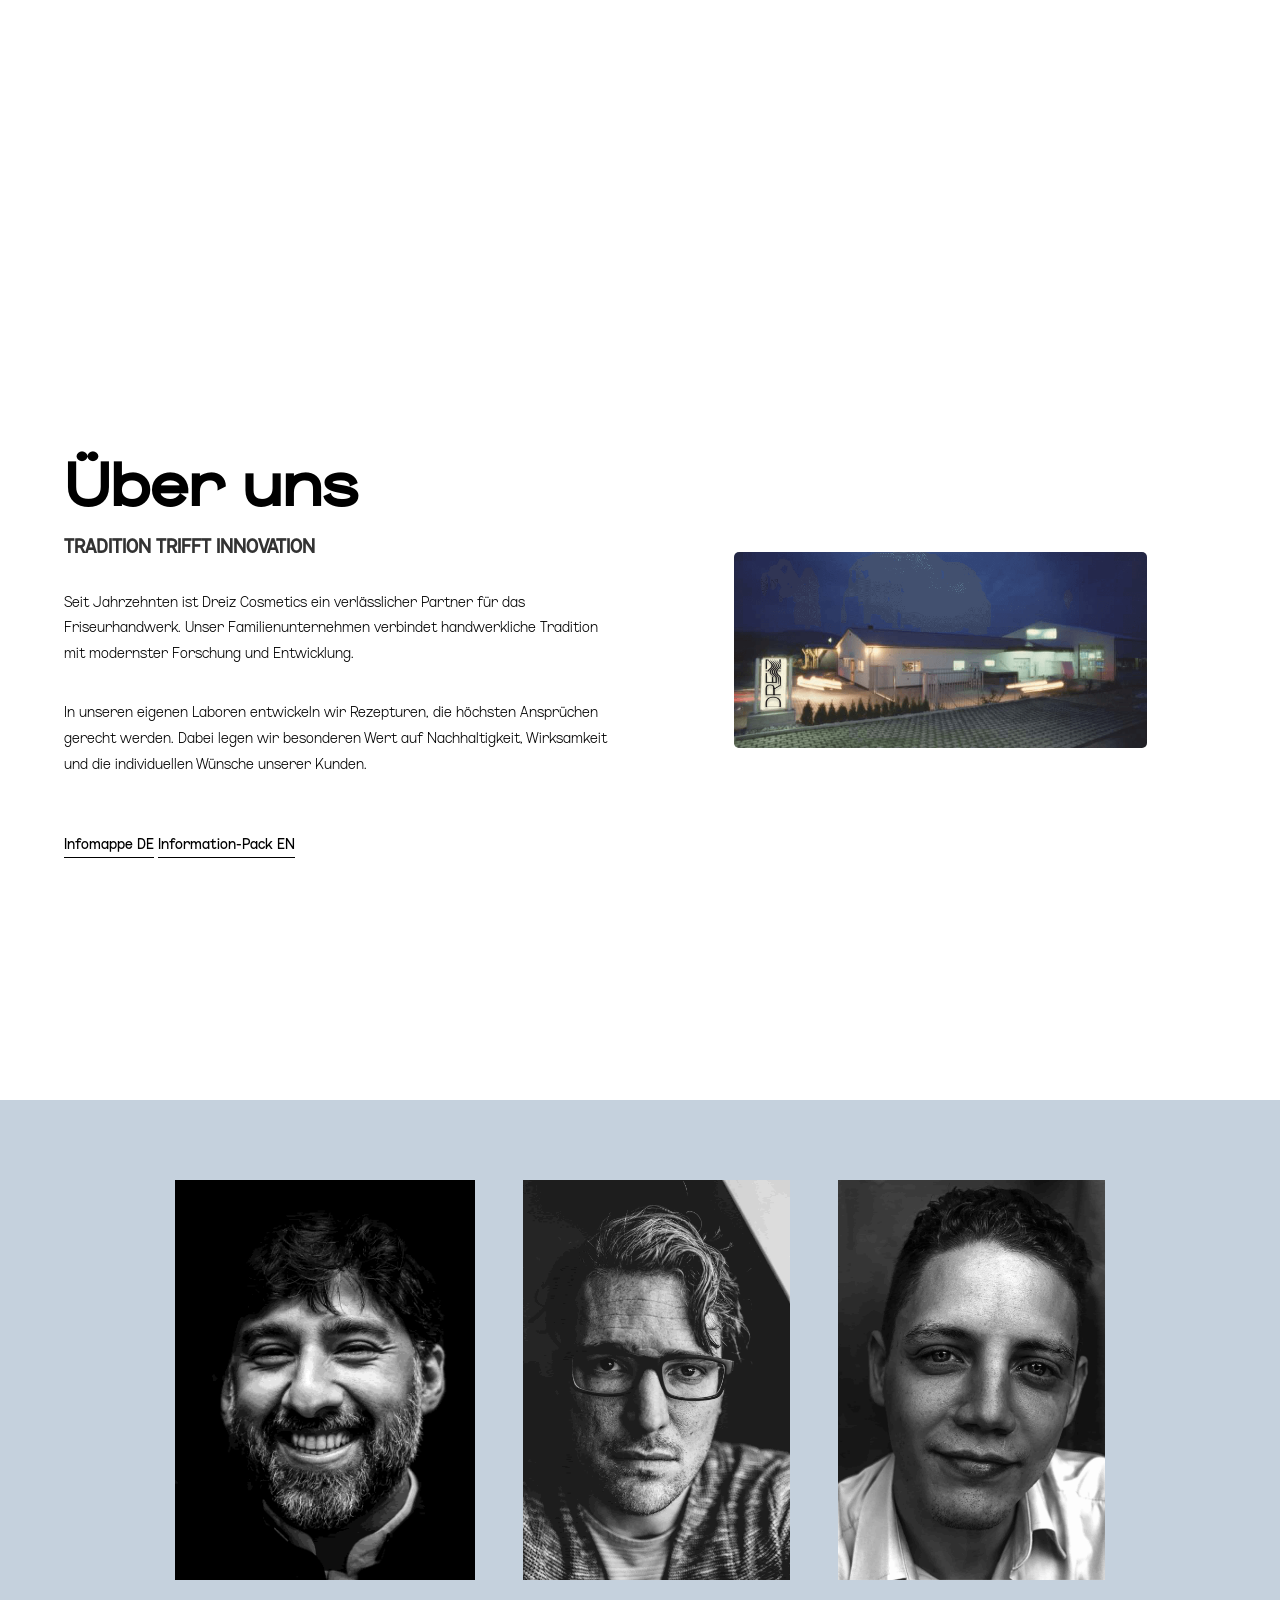
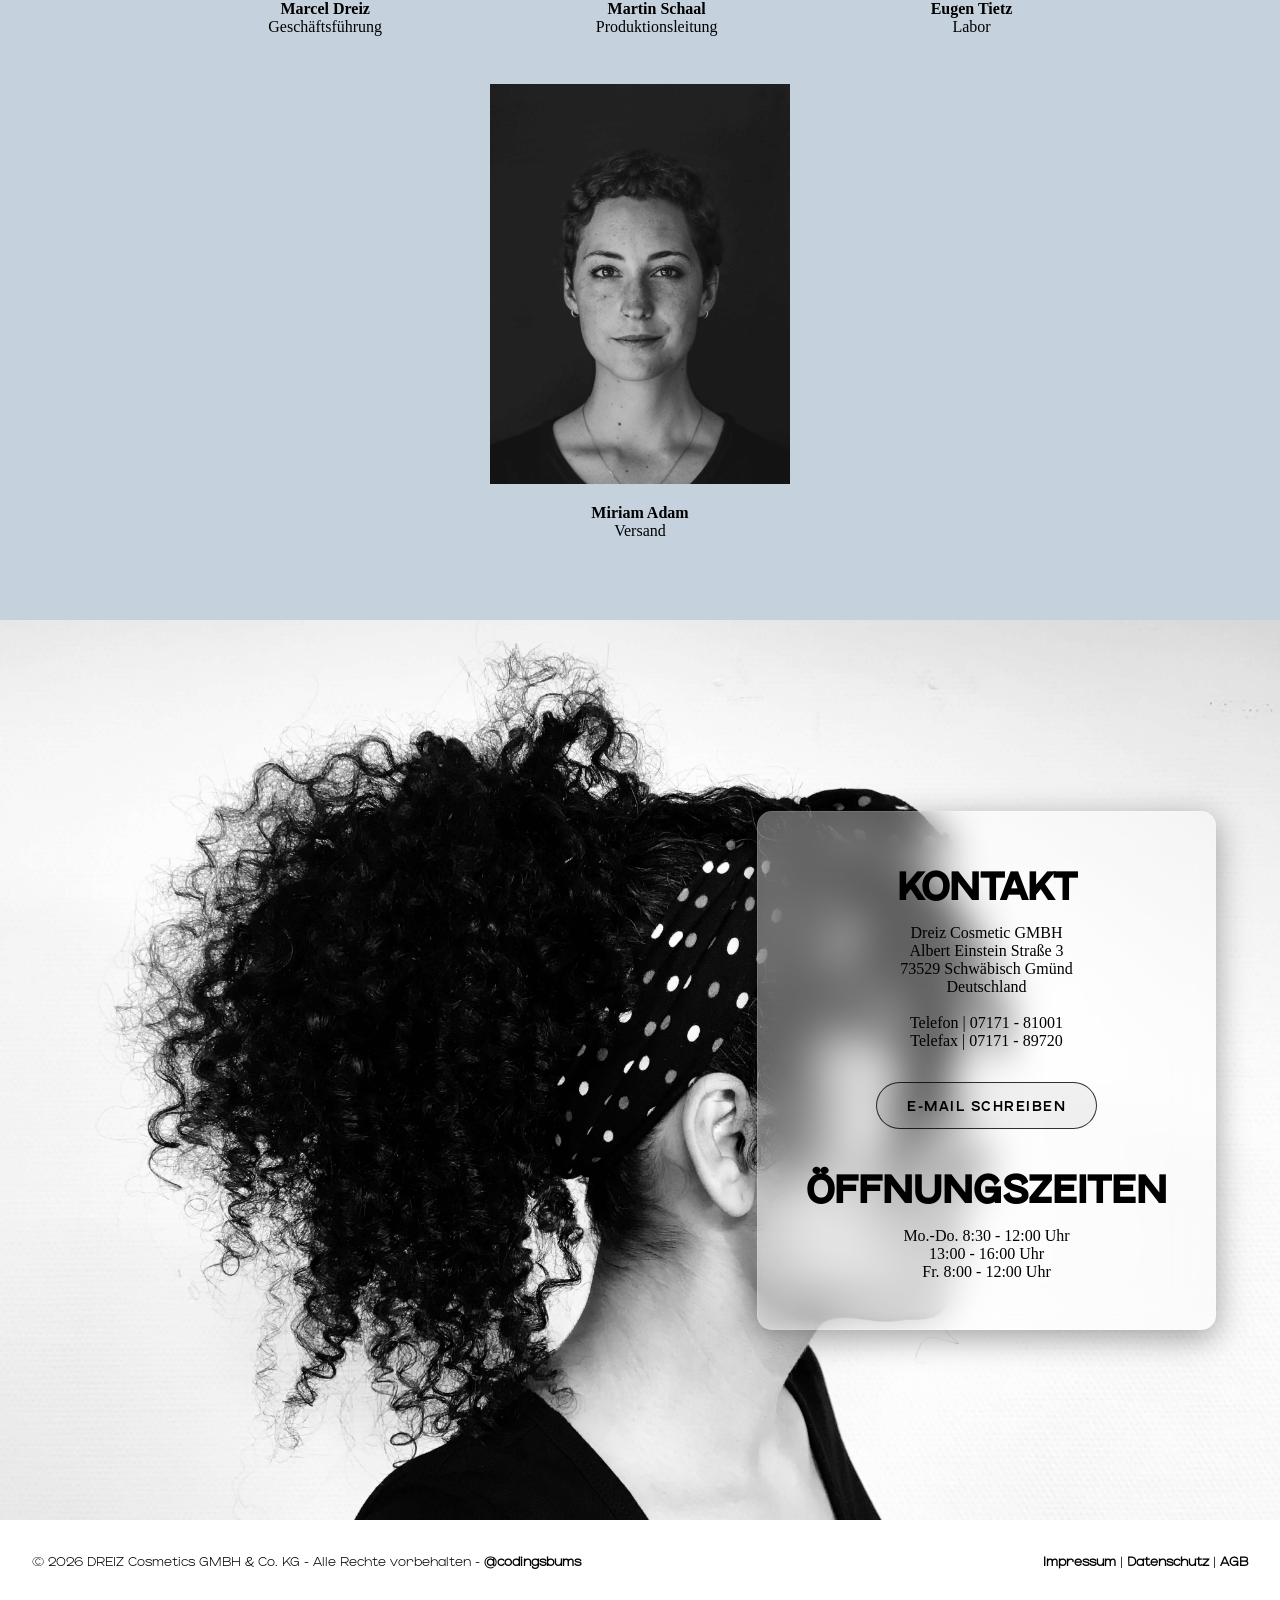
==== commit 11094105: "Add files via upload" ====
--- a/index.html
+++ b/index.html
@@ -120,10 +120,14 @@
                 </p>
                 <br>
                 <p>
-                    <span data-key="cont-phone">Telefon</span> | <a href="tel:+49717181001">07171 - 81001</a><br>
-                    <span data-key="cont-fax">Telefax</span> | 07171 - 89720<br>
-                    <span data-key="cont-email">E-Mail</span> | <a href="mailto:info@dreiz.de">info@dreiz.de</a>
+                    <span data-key="cont-phone">Telefon</span> | <a href="tel:+49717181001" class="contact-link">07171 - 81001</a><br>
+                    <span data-key="cont-fax">Telefax</span> | 07171 - 89720
                 </p>
+              <div class="email-cta">
+            <a href="mailto:info@dreiz.de" class="glass-button">
+                <span data-key="cont-email">E-Mail schreiben</span>
+                </a>
+            </div>
                 <br>
                 <h5 data-key="cont-hours-title">ÖFFNUNGSZEITEN</h5>
                 <p data-key="cont-hours-days">
--- a/index.css
+++ b/index.css
@@ -45,8 +45,8 @@
   min-height: 100vh;
   display: flex;
   align-items: center;
-  background-image: url(Photos/dreiz_01.jpg);
-  background-position: center 10%;
+  background-image: url(Photos/dreiz_03.jpg);
+  background-position: center 0%;
   background-repeat: no-repeat;
   background-size: cover;
 }
@@ -240,7 +240,7 @@
 /* Contact Section */
 .contact-container {
   min-height: 100vh;
-  background-image: url(Photos/dreiz_03.2.jpg);
+  background-image: url(Photos/Lu1.jpeg);
   background-position: center;
   background-size: cover;
   display: flex;
@@ -250,14 +250,24 @@
 }
 
 .contact-information {
-  background-color: rgba(0,0,0,0.4);
-  padding: 3rem;
-  color: white;
-  text-align: center;
+    /* The "Glass" effect */
+    background: rgba(255, 255, 255, 0.354); 
+    backdrop-filter: blur(1.1rem);           
+    -webkit-backdrop-filter: blur(10px);   
+    /* Definition & Depth */
+    border: 1px solid rgba(255, 255, 255, 0.1);
+    box-shadow: 0 8px 32px 0 rgba(0, 0, 0, 0.37);
+    
+    /* Layout */
+    padding: 3rem;
+    color: rgb(0, 0, 0);
+    text-align: center;
+    border-radius: 15px; 
+    max-width: 500px;    
 }
 
 .contact-information p a {
-    color: white !important;
+    color: rgb(0, 0, 0) !important;
     text-decoration: none !important;
     transition: opacity 0.3s ease;
 }
@@ -273,6 +283,39 @@
   margin-bottom: 1rem;
 }
 
+/* Container für den Button-Abstand */
+.email-cta {
+    margin-top: 2rem;
+    margin-bottom: 1rem;
+}
+
+/* Der E-Mail Button in Schwarz/Glas-Optik */
+.glass-button {
+    display: inline-block;
+    padding: 14px 30px;
+    background: rgba(0, 0, 0, 0.05); 
+    border: 1px solid rgba(0, 0, 0, 0.8);
+    border-radius: 50px;
+    color: #000000 !important;
+    text-decoration: none;
+    font-family: zoompronormalmedium;
+    font-size: 0.9rem;
+    letter-spacing: 1.5px;
+    text-transform: uppercase;
+    transition: all 0.4s ease;
+}
+
+.glass-button:hover {
+    background: rgba(0, 0, 0, 1); 
+    color: #ffffff !important;  
+    transform: translateY(-3px);
+    box-shadow: 0 10px 20px rgba(0, 0, 0, 0.2);
+}
+
+/* Aktiver Klick-Zustand */
+.glass-button:active {
+    transform: translateY(-1px);
+}
 
 /* Footer Section */
 .footer {
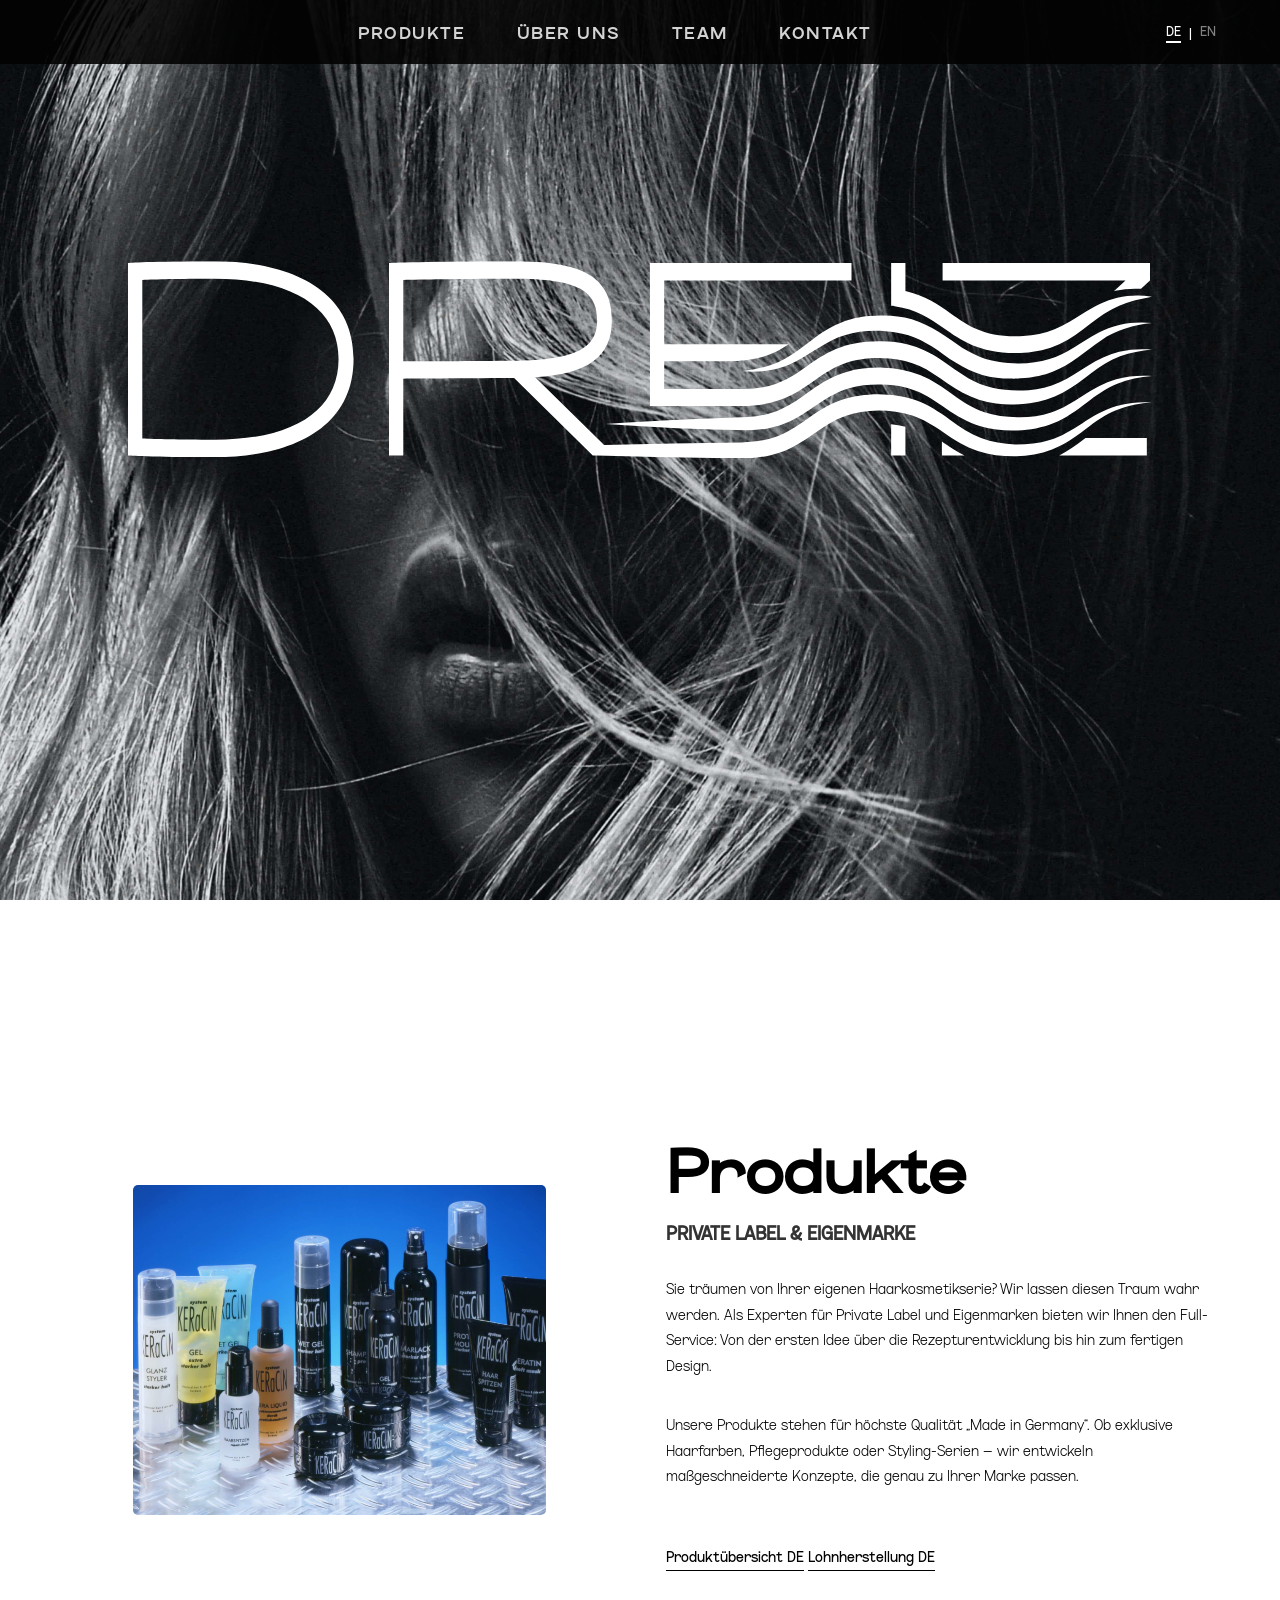
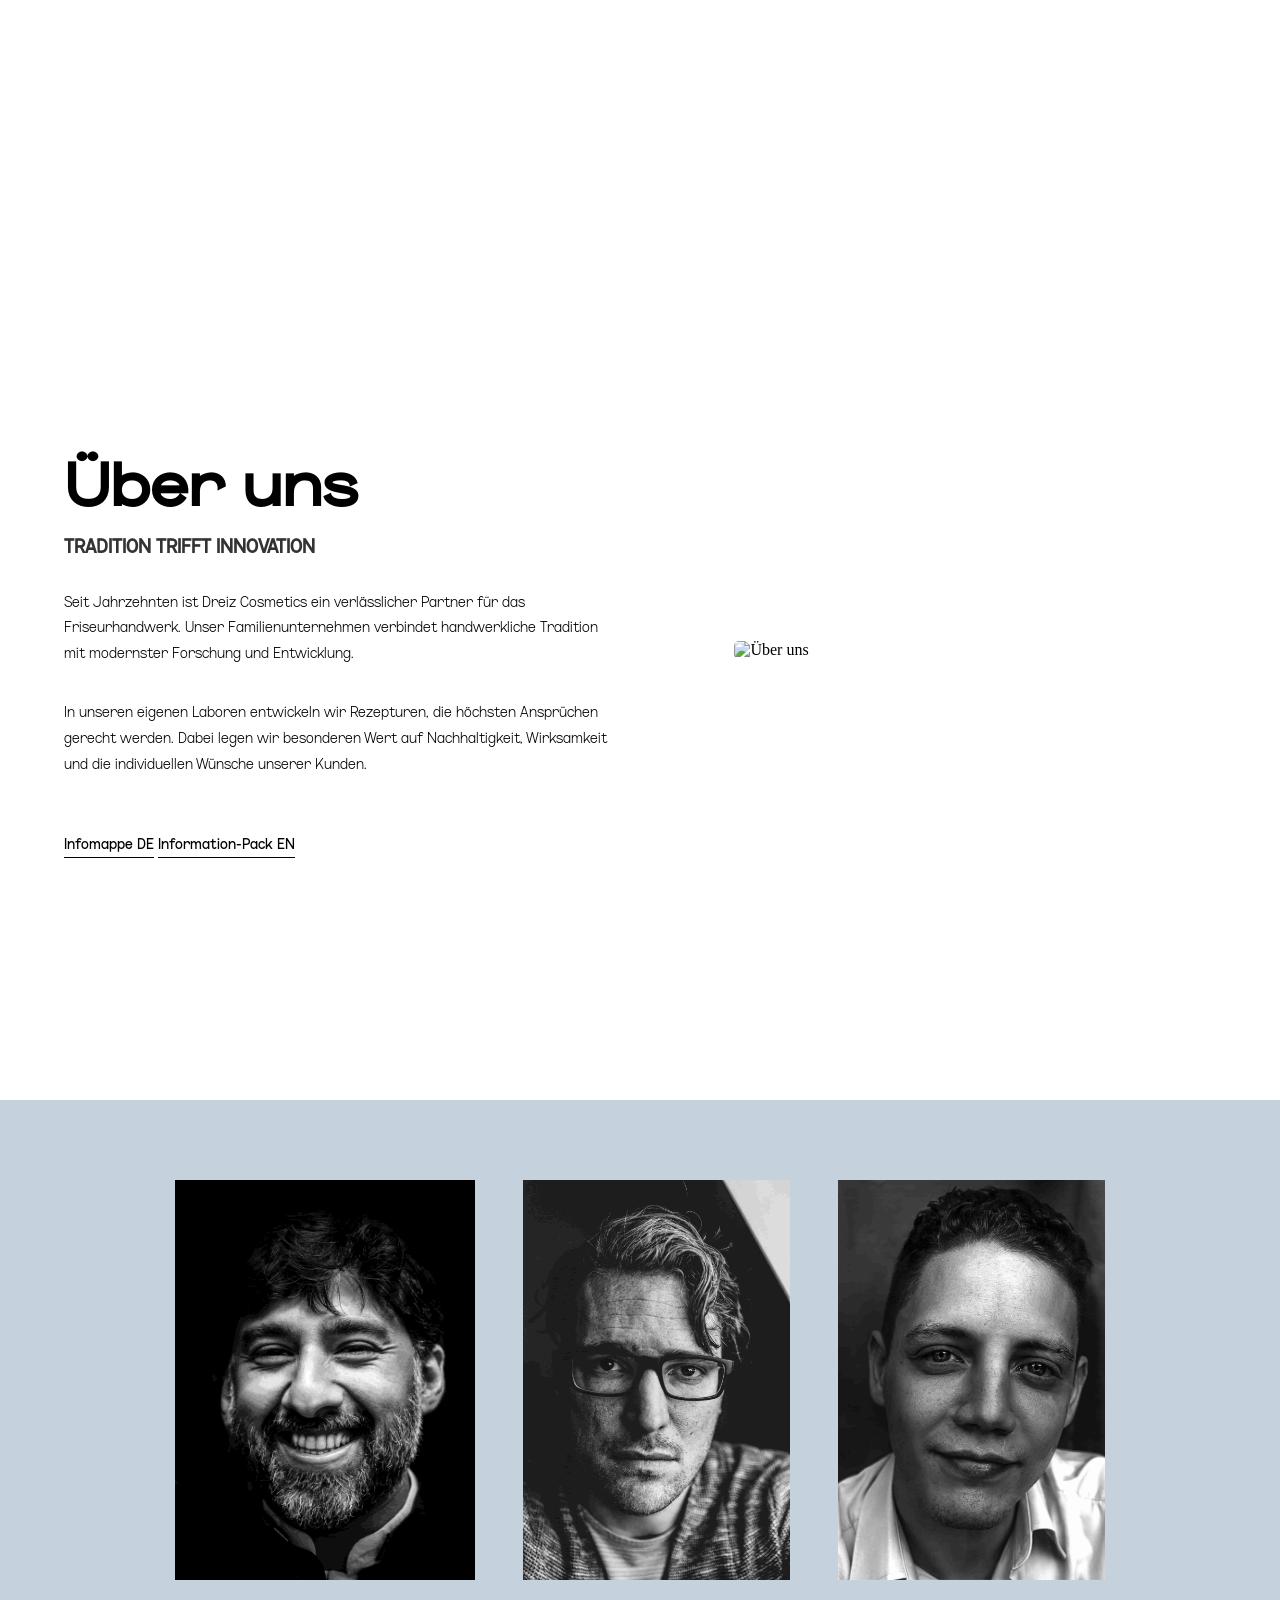
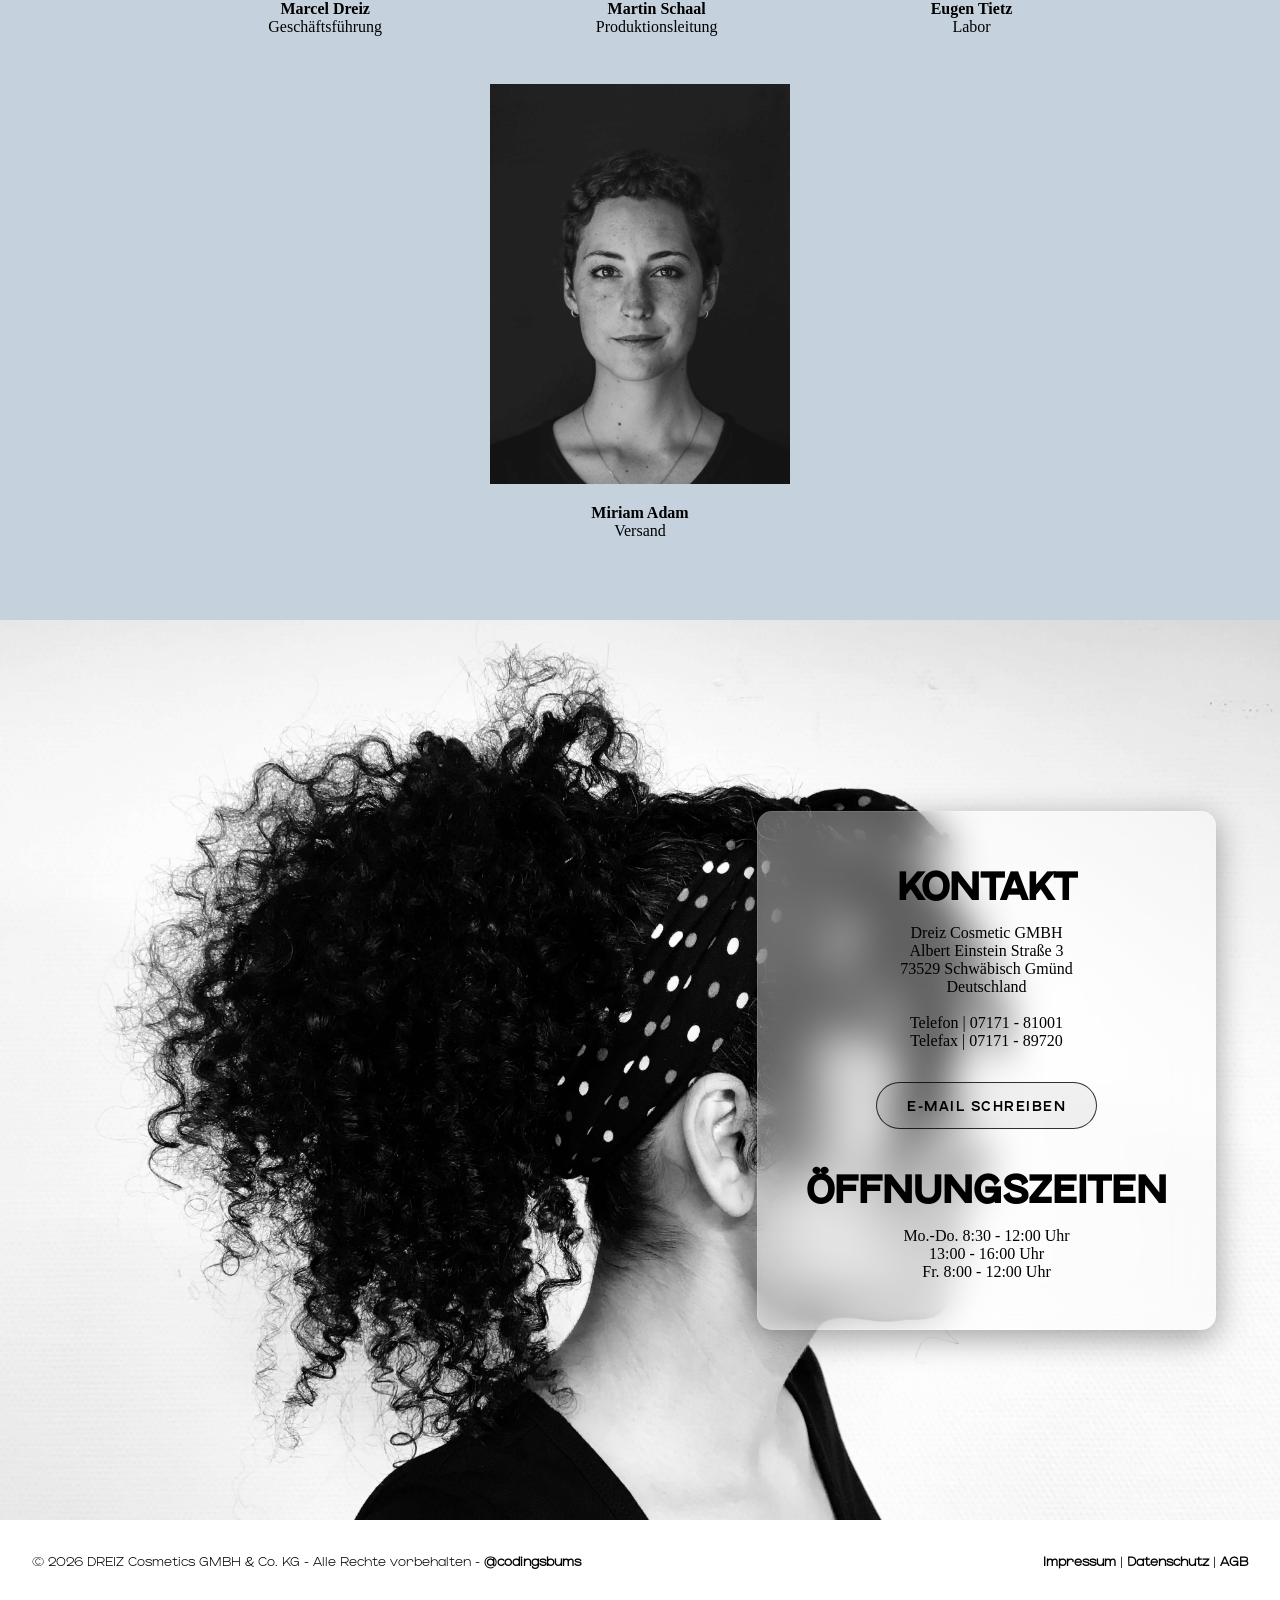
==== commit 8e80fed0: "cursor 2.0" ====
--- a/index.html
+++ b/index.html
@@ -13,6 +13,7 @@
 </head>
 
 <body>
+    <a href="#main-content" class="skip-link">Zum Inhalt springen</a>
     <header>
         <div class="header">
             <nav class="nav">
@@ -32,7 +33,7 @@
             <a href="#" class="lang-link">EN</a>
         </div>
 
-        <div class="burger-menu" id="burger">
+        <div class="burger-menu" id="burger" role="button" aria-label="Menü öffnen" aria-expanded="false" tabindex="0">
             <span></span>
             <span></span>
             <span></span>
@@ -43,7 +44,7 @@
         <img src="Logo/Logo1.svg" alt="Dreiz Logo" class="logo">
     </header>
 
-    <main>
+    <main id="main-content">
         <section class="products-container" id="products">
             <div class="products-image">
                 <img src="Photos/dreiz_produkt_03b.jpg" alt="Produkte">
@@ -63,7 +64,7 @@
         <section class="intro-about">
             <div class="about-container" id="about">
                 <div class="about-image">
-                    <img src="Photos/DreizGebäde2.png" alt="Über uns">
+                    <img src="Photos/DreizGebäde2 2.png" alt="Über uns">
                 </div>
                 <div class="about-text">
                     <h2 data-key="about-title">Über uns</h2>
--- a/index.css
+++ b/index.css
@@ -13,23 +13,23 @@
 /* Global Fonts */
 @font-face {
   font-family: zoompronormallight; 
-  src: url(/Fonts/ZoomPro-NormalLight.otf);
+  src: url(Fonts/ZoomPro-NormalLight.otf);
 }
 @font-face {
   font-family: zoompronormalregular;
-  src: url(/Fonts/ZoomPro-NormalRegular.otf);
+  src: url(Fonts/ZoomPro-NormalRegular.otf);
 }
 @font-face {
   font-family: zoompronormalmedium;
-  src: url(/Fonts/ZoomPro-NormalMedium.otf);
+  src: url(Fonts/ZoomPro-NormalMedium.otf);
 }
 @font-face {
   font-family: zoomprocompactregular;
-  src: url(/Fonts/ZoomPro-CompactRegular.otf);
+  src: url(Fonts/ZoomPro-CompactRegular.otf);
 }
 @font-face {
   font-family: zoomprocompactlight;
-  src: url(/Fonts/ZoomPro-CompactLight.otf);
+  src: url(Fonts/ZoomPro-CompactLight.otf);
 }
 
 body {
@@ -343,6 +343,79 @@
     opacity: 0.6;
 }
 
+/* Skip link for accessibility */
+.skip-link {
+  position: absolute;
+  left: -999px;
+  top: 10px;
+  background: #000;
+  color: #fff;
+  padding: 0.5rem 1rem;
+  z-index: 2000;
+}
+
+.skip-link:focus {
+  left: 10px;
+}
+
+/* Focus styles for interactive elements */
+.nav_links a:focus,
+.footer a:focus,
+.impressum p a:focus,
+.lang-link:focus,
+.burger-menu:focus,
+.glass-button:focus,
+.contact-information p a:focus {
+  outline: 2px solid currentColor;
+  outline-offset: 3px;
+}
+
+/* Shared legal page styling */
+.legal-content {
+  padding: 100px 10% 80px 10%;
+  font-family: zoompronormallight;
+  line-height: 1.8;
+  color: #333;
+  max-width: 1200px;
+  margin: 0 auto;
+}
+
+.legal-content h1 {
+  font-family: zoompronormalmedium;
+  font-size: clamp(2rem, 5vw, 3rem);
+  margin-bottom: 2rem;
+  color: black;
+}
+
+.legal-content h2 {
+  font-family: zoompronormalregular;
+  font-size: 1.5rem;
+  margin-top: 2.5rem;
+  margin-bottom: 1rem;
+  color: black;
+  padding-bottom: 0.5rem;
+}
+
+.back-link {
+  display: inline-block;
+  margin-bottom: 3rem;
+  text-decoration: none;
+  color: #777;
+  font-size: 0.9rem;
+  transition: color 0.3s;
+}
+
+.back-link:hover {
+  color: black;
+}
+
+.AGB-Download-link {
+  font-family: zoompronormalregular;
+  font-size: 1rem;
+  color: black;
+  text-decoration: underline;
+}
+
 
 /* Media Query */
 
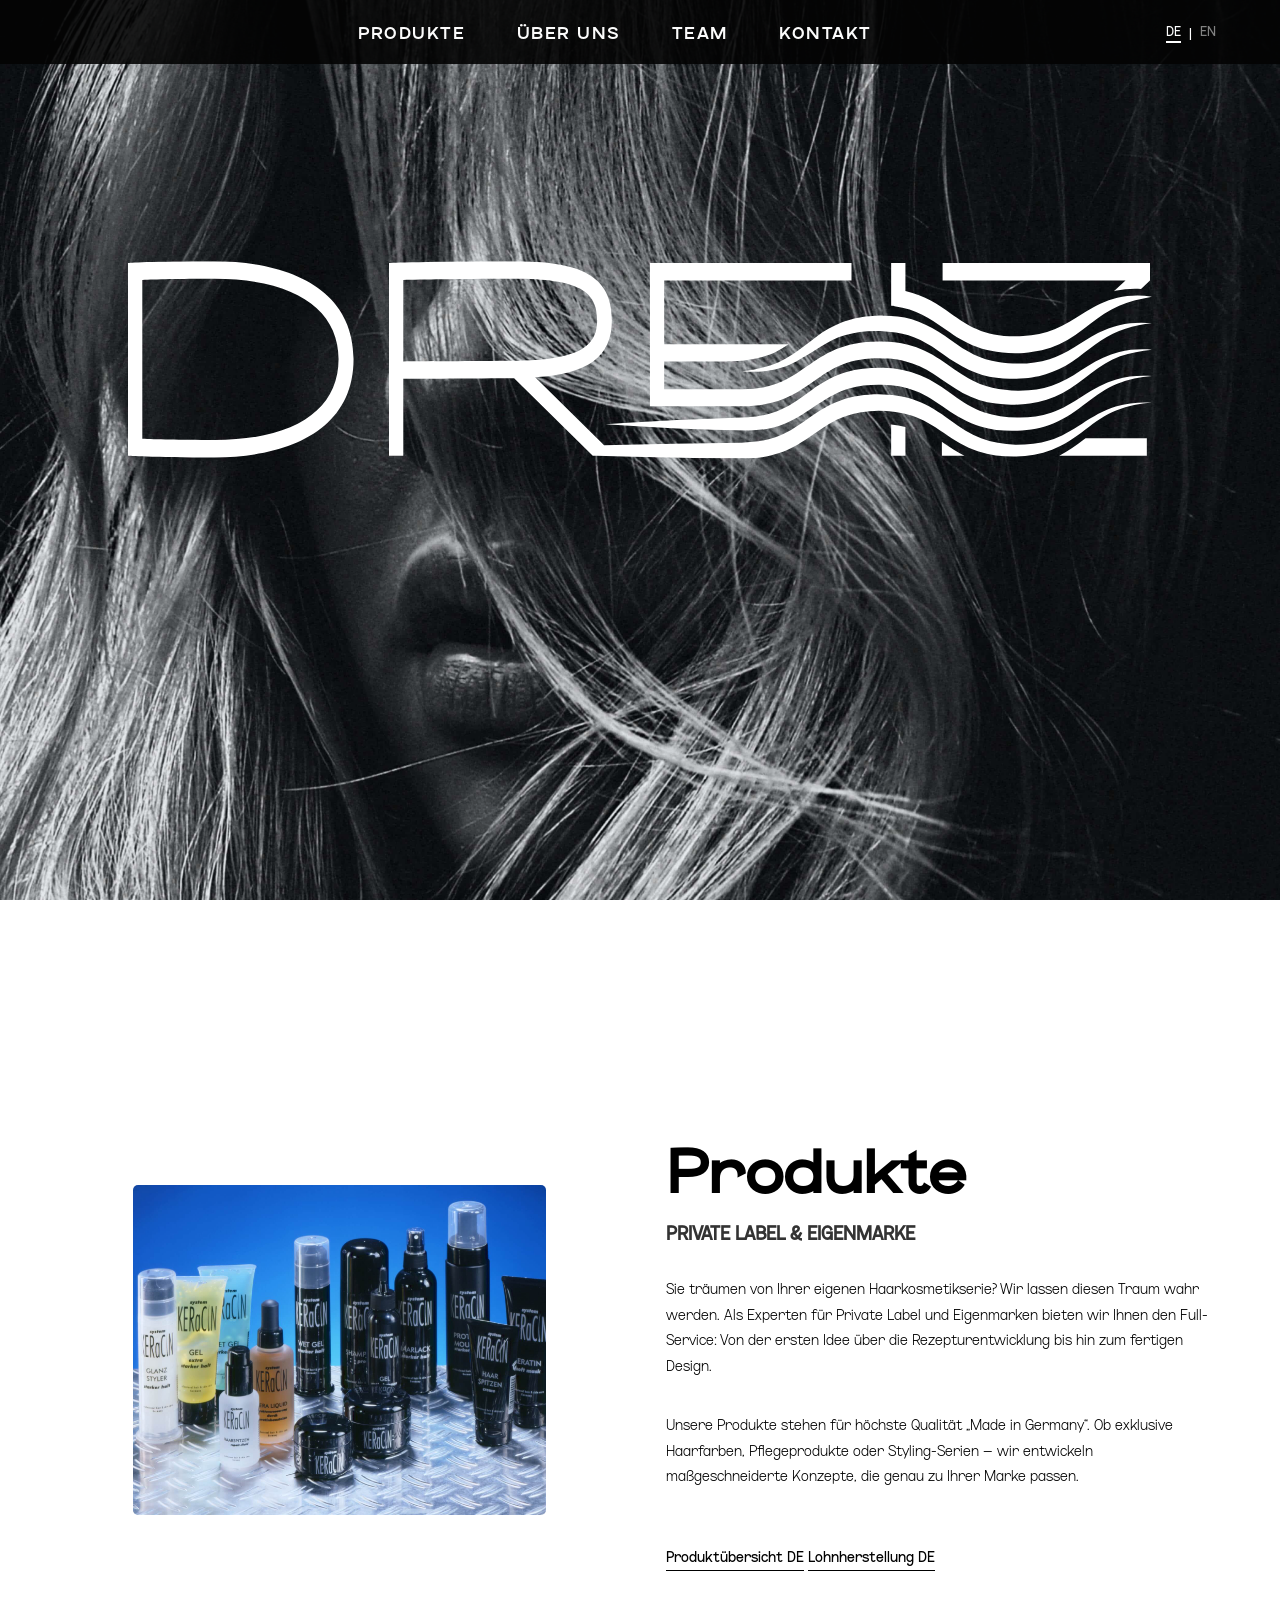
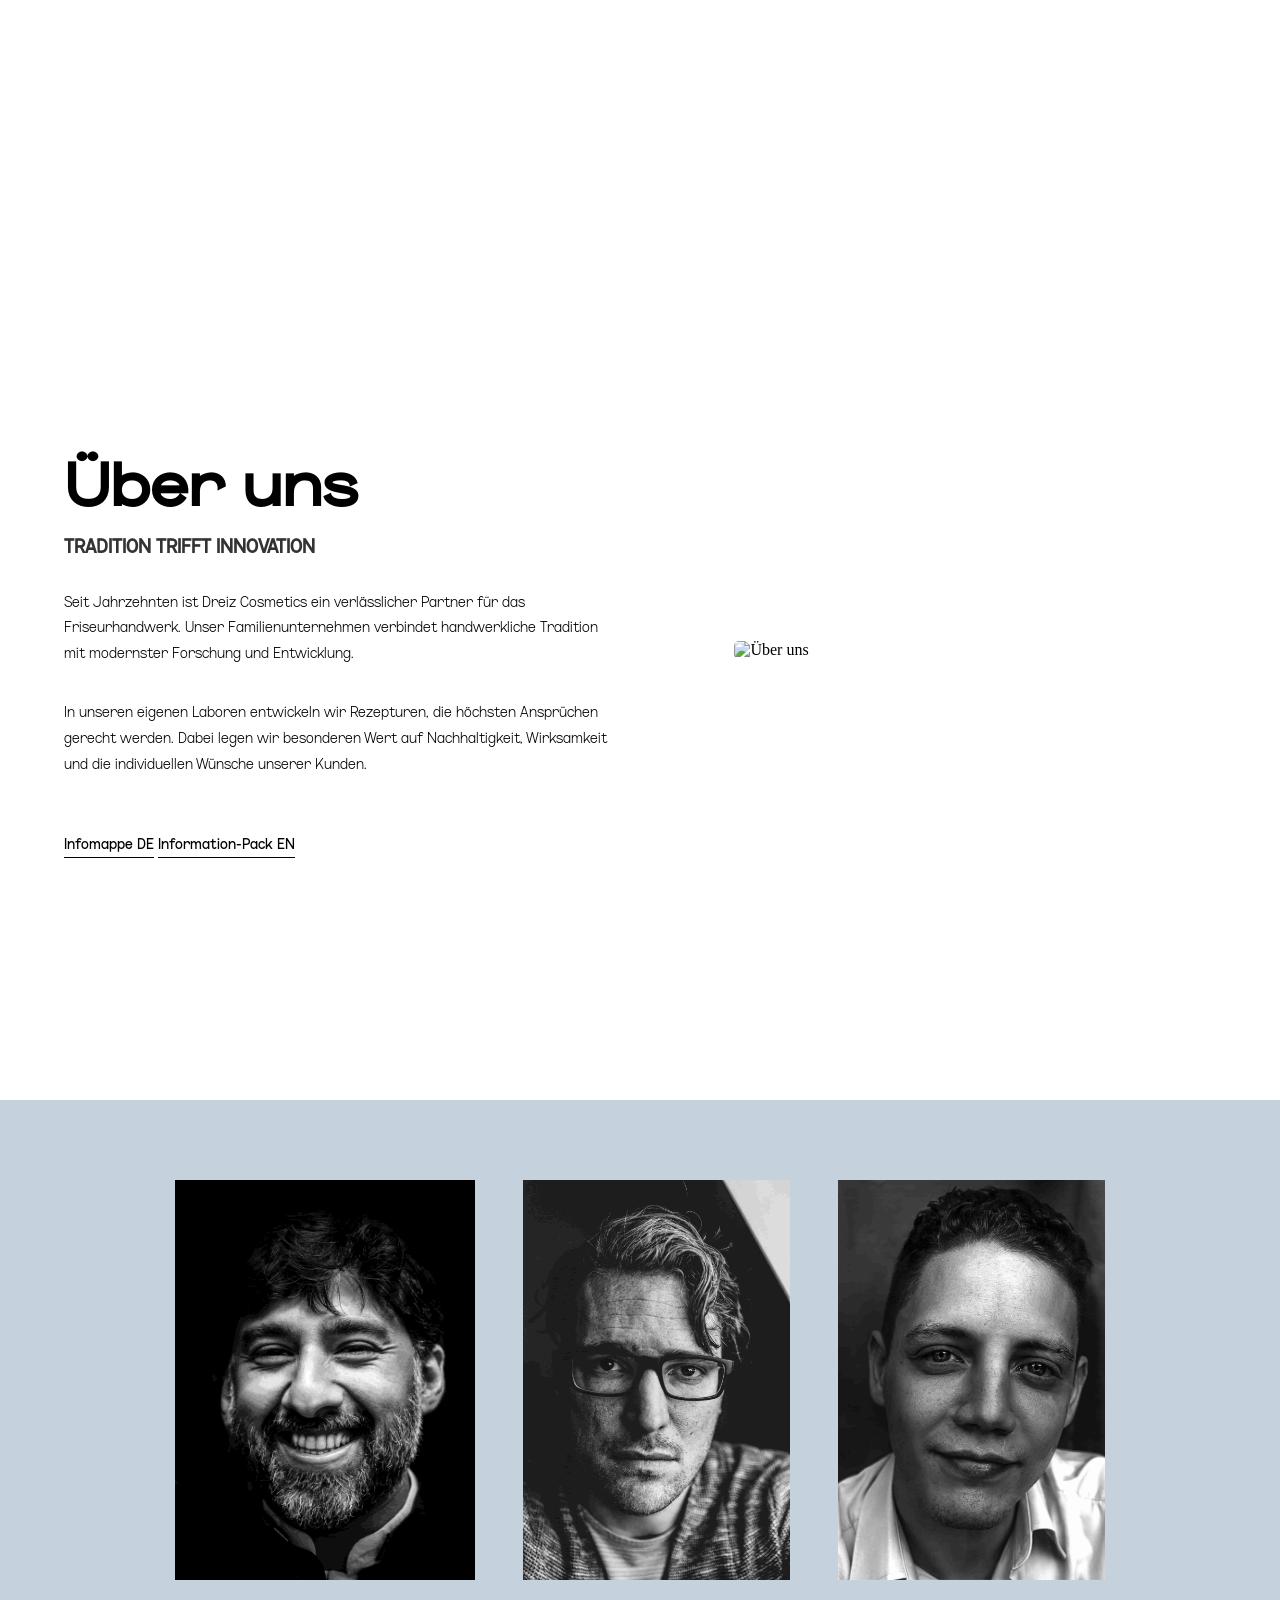
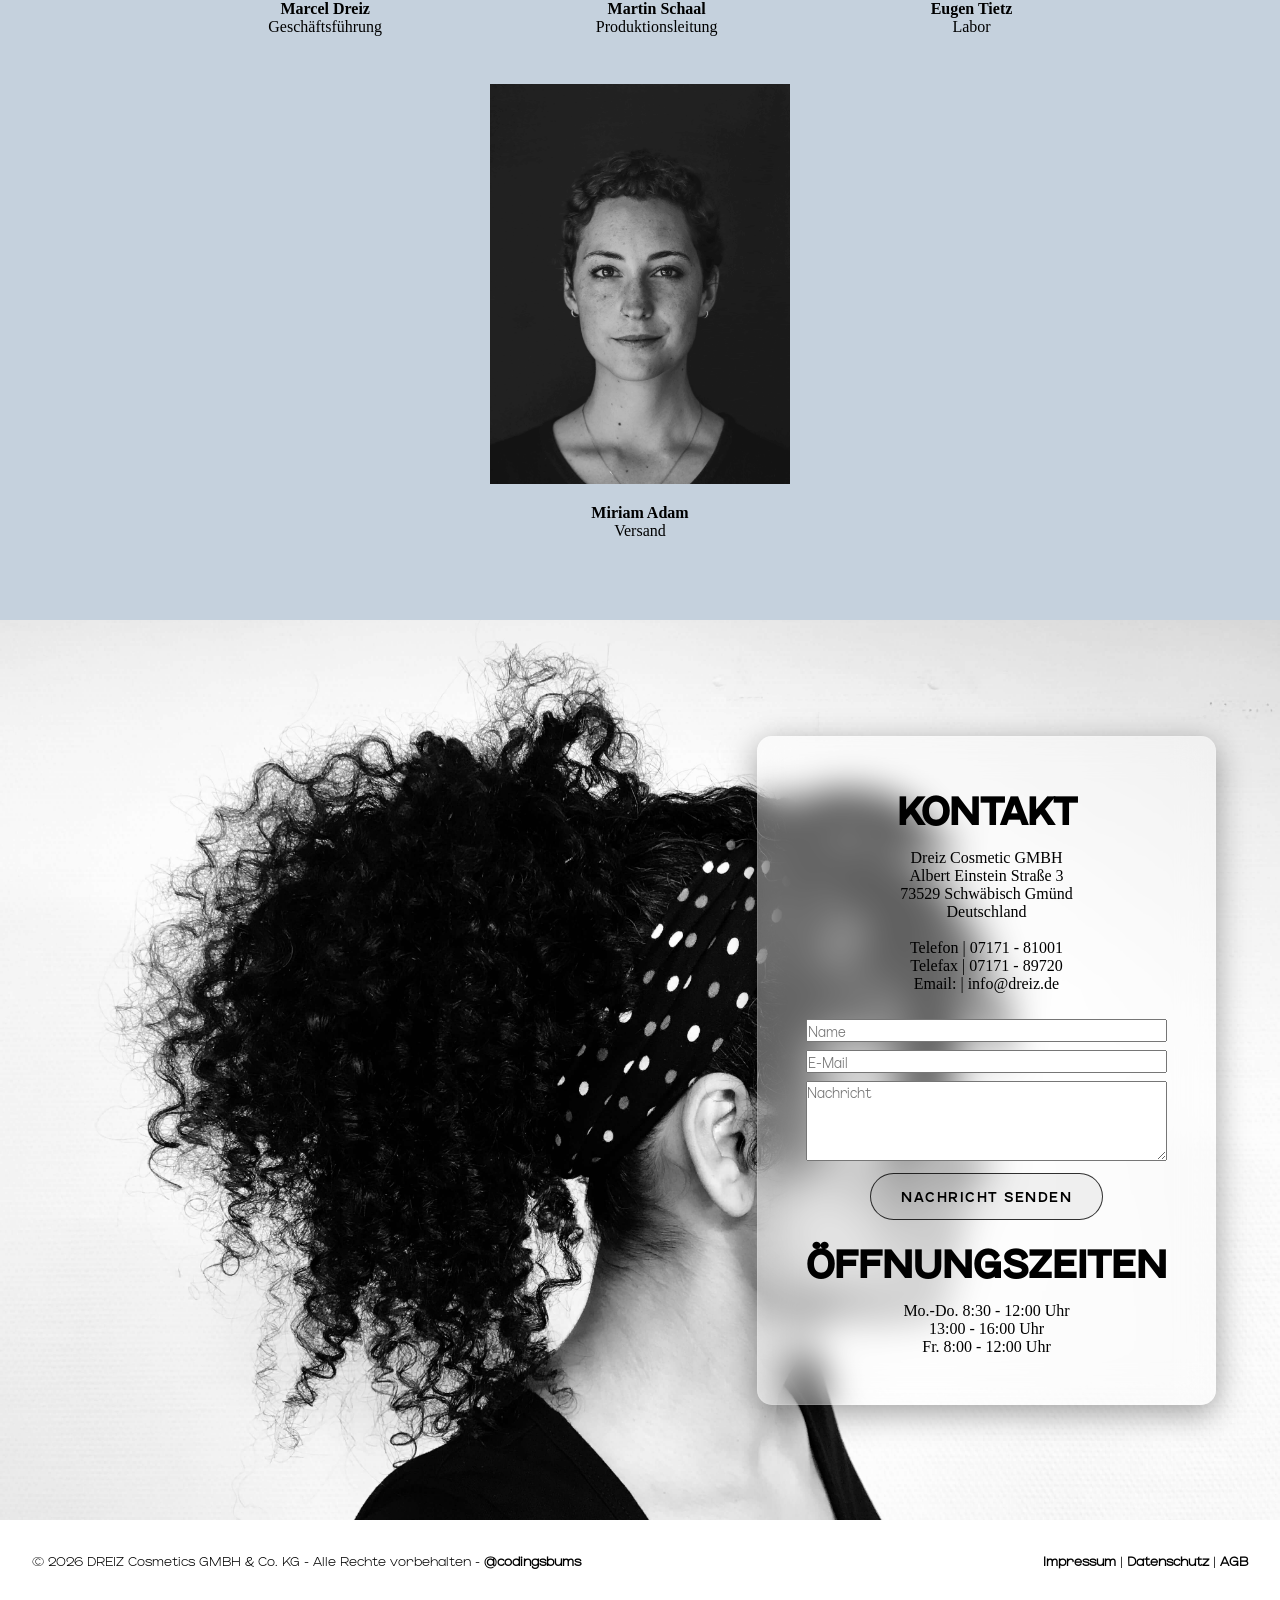
==== commit 8559af45: "acsesibil1" ====
--- a/index.html
+++ b/index.html
@@ -5,8 +5,10 @@
     <meta charset="UTF-8">
     <meta name="viewport" content="width=device-width, initial-scale=1.0">
     <meta name="robots" content="index, follow">
-    <meta name="keywords" content="Dreiz Cosmetics, Private Label, Eigenmarke, Friseurbedarf, Friseurzubehör, Friseurkosmetik, Haarkosmetik, Kosmetik Hersteller, Lohnherstellung, Haarpflegeproduzent, Schwäbisch Gmünd, Haircare, Personalisierung, Lohnentwicklung, Lohnproduktion, Lohnabfüllung, Haarfarben, Haarpflegeserie, exklusive Haarpflege, Haar-Styling, Full-Service, Produktkonzepte, Eigenlabel-Produktion, GMP, Aerosolabfüllung, hochwertige Kosmetik"> 
-    <meta name="description" content="Dreiz Cosmetics Hersteller von Private Label und Eigenmarke Produkten im Friseur und Kosmetik Bereich.">
+    <meta name="keywords"
+        content="Dreiz Cosmetics, Private Label, Eigenmarke, Friseurbedarf, Friseurzubehör, Friseurkosmetik, Haarkosmetik, Kosmetik Hersteller, Lohnherstellung, Haarpflegeproduzent, Schwäbisch Gmünd, Haircare, Personalisierung, Lohnentwicklung, Lohnproduktion, Lohnabfüllung, Haarfarben, Haarpflegeserie, exklusive Haarpflege, Haar-Styling, Full-Service, Produktkonzepte, Eigenlabel-Produktion, GMP, Aerosolabfüllung, hochwertige Kosmetik">
+    <meta name="description"
+        content="Dreiz Cosmetics Hersteller von Private Label und Eigenmarke Produkten im Friseur und Kosmetik Bereich.">
     <link rel="icon" type="image/svg" href="Icons/foundation 1.svg">
     <link rel="stylesheet" href="index.css">
     <title>Dreiz Cosmetics</title>
@@ -17,31 +19,64 @@
     <header>
         <div class="header">
             <nav class="nav">
-    <div class="nav-links-wrapper">
-        <ul class="nav_links">
-            <li><a href="#products" data-key="nav-products">Produkte</a></li>
-            <li><a href="#about" data-key="nav-about">Über uns</a></li>
-            <li><a href="#team" data-key="nav-team">Team</a></li>
-            <li><a href="#contact" data-key="nav-contact">Kontakt</a></li>
-        </ul>
-    </div>
-
-    <div class="nav-controls">
-        <div class="lang-switch">
-            <a href="#" class="lang-link active">DE</a>
-            <span>|</span>
-            <a href="#" class="lang-link">EN</a>
+                <div class="nav-links-wrapper">
+                    <ul class="nav_links">
+                        <li><a href="#products" data-key="nav-products">Produkte</a></li>
+                        <li><a href="#about" data-key="nav-about">Über uns</a></li>
+                        <li><a href="#team" data-key="nav-team">Team</a></li>
+                        <li><a href="#contact" data-key="nav-contact">Kontakt</a></li>
+                    </ul>
+                </div>
+
+                <div class="nav-controls">
+                    <div class="lang-switch">
+                        <a href="#" class="lang-link active" aria-current="true">DE</a>
+                        <span>|</span>
+                        <a href="#" class="lang-link" aria-current="false">EN</a>
+                    </div>
+
+                    <div class="burger-menu" id="burger" role="button" aria-label="Menü öffnen" aria-expanded="false"
+                        tabindex="0">
+                        <span></span>
+                        <span></span>
+                        <span></span>
+                    </div>
+                </div>
+            </nav>
         </div>
-
-        <div class="burger-menu" id="burger" role="button" aria-label="Menü öffnen" aria-expanded="false" tabindex="0">
-            <span></span>
-            <span></span>
-            <span></span>
-        </div>
-    </div>
-</nav>
-        </div>
-        <img src="Logo/Logo1.svg" alt="Dreiz Logo" class="logo">
+        <h1 class="visually-hidden">Dreiz Cosmetics</h1>
+        <svg class="logo" viewBox="0 0 31568 6082" fill="none" xmlns="http://www.w3.org/2000/svg">
+            <path class="logo-part" id="Pfad 1"
+                d="M30392.1 921.186C30407.4 917.257 30422.5 911.291 30437.9 907.653C30699.1 850.955 30964.9 831.223 31229.9 848.864L31506.4 590.259V53.8193H25112.8V590.155H30752.9L30392.1 921.186Z"
+                fill="#1B1A1A" />
+            <path class="logo-part" id="Pfad 2"
+                d="M2663.73 0C664.365 0 0.34375 53.675 0.34375 53.675V5989.96C0.34375 5989.96 664.365 6043.8 2663.73 6043.8C4864.56 6043.8 6953.42 5256.93 6953.42 3012.89C6953.42 831.526 4924.18 0 2663.73 0ZM2663.73 5507.26C1529.73 5507.26 835.96 5489.51 440.555 5471.61V572.34C835.96 554.441 1529.73 536.542 2663.73 536.542C5110.73 536.542 6490.85 1457.25 6490.85 3012.87C6490.85 4595.35 5118.1 5507.24 2663.71 5507.24"
+                fill="#1B1A1A" />
+            <path class="logo-part" id="Pfad 3"
+                d="M30451.3 4473.11C30083.8 4582.98 29738.8 4789.09 29412.6 5002.69C29085.7 5214.44 28761.8 5409.02 28415.5 5516.41C28070.3 5627.44 27709.8 5653.8 27349.4 5651.53C26988.7 5637.27 26632.5 5584.3 26298.1 5454.92C25962.5 5327.28 25656.1 5121.52 25338.4 4889.83C25021.3 4658 24671.7 4425.16 24290.8 4290.26C23911 4150.11 23516.9 4106.31 23130.5 4099.9C22744.1 4103.4 22349.3 4151.42 21967.8 4287.93C21584.7 4420.08 21231.6 4652.33 20915.4 4881.83C20597.6 5109.58 20291.1 5307.22 19956.8 5421.89C19623.8 5541.06 19271.6 5576.74 18913.3 5589.4C17501.3 5606.13 16089.4 5630.29 14677.3 5672.55L12552.3 3576.19C14163.9 3469.09 14917.2 2959.42 14917.2 1814.99C14917.2 438.171 13955 0.122559 11881 0.122559C9299.73 0.122559 8046.36 53.8184 8046.36 53.8184V5990.11H8486.45V3621.05C9053.45 3621.05 10180 3612.03 11881 3603.15H11903.3L14327.9 5990.11H14400.5L14401.8 5991.56L14451.1 5992.87C15938.5 6040.02 17426 6064.18 18913.4 6081.93C19297.7 6082.95 19692.8 6040.75 20075.1 5909.91C20458.6 5782.56 20813.8 5555.26 21134.3 5328.96C21455.7 5103.1 21760.5 4902.8 22092.9 4783.09C22423.8 4661.41 22775.2 4613.83 23131.8 4606.99C23488.2 4609.9 23841 4649.19 24176.1 4760.09C24512.5 4869.23 24823.8 5062.94 25144.9 5285.31C25465 5508.55 25817.4 5733.69 26197.7 5856.07C26576.6 5983.42 26966.6 6021.83 27348.9 6019.07C27731.3 6005.83 28117.7 5947.04 28486.6 5804.7C28857.1 5666.15 29193.4 5432.72 29504.6 5190.12C29816.3 4948.98 30130.7 4725.29 30479.6 4587.26C30827.2 4448.27 31195.4 4380.9 31567 4352.67C31195.8 4336.95 30817.6 4356.82 30451.3 4473.01L30451.3 4473.11ZM11873.5 3066.71C10172.5 3084.46 9053.45 3084.46 8486.47 3084.46V572.338C9046.04 563.482 10165.2 536.457 11881 536.457C13910.1 536.457 14462.2 921.039 14462.2 1814.93C14462.2 2646.33 13872.9 3048.73 11873.5 3066.63"
+                fill="#1B1A1A" />
+            <path class="logo-part" id="Pfad 4"
+                d="M25090.4 5563.7V5990.11H25786.9C25556.7 5871.52 25333.1 5735.16 25117.6 5581.89C25108.3 5575.49 25099.5 5569.96 25090.4 5563.7Z"
+                fill="#1B1A1A" />
+            <path class="logo-part" id="Pfad 5"
+                d="M29477.3 5486.72C29237.8 5673.3 28983.4 5853.45 28710.2 5990.11H31409.4V5453.77H29521C29506.6 5465.12 29491.9 5475.6 29477.3 5486.81"
+                fill="#1B1A1A" />
+            <path class="logo-part" id="Pfad 6"
+                d="M23526.6 5990.11H23966.7V5102.81C23821.3 5068.23 23674.4 5043.94 23526.6 5030.05V5990.11Z"
+                fill="#1B1A1A" />
+            <path class="logo-part" id="Pfad 7"
+                d="M30465.7 3642.44C30101.9 3745.17 29758 3942.66 29434.6 4150.04C29112.5 4361.65 28796.4 4555.91 28457.7 4664.2C28118.1 4773.04 27767.2 4823.43 27415.7 4813.87C27062.4 4803.48 26710.9 4761.34 26379.8 4649.13C26047.3 4538.16 25743.8 4345.76 25434.2 4120.5C25126.4 3895.8 24789.4 3656.7 24416.3 3509.33C24047.7 3362.87 23662.5 3285.93 23274.2 3281.28C22892.9 3276.19 22506.9 3299.99 22127 3420.27C21746.9 3531.89 21387 3740.41 21070.3 3971.54C20751.3 4201.27 20455.3 4424.22 20132.2 4567.26C19810.6 4712.51 19465.3 4782.84 19112.9 4807.78L16922.8 4891.75C16190.6 4935.25 15458.4 4960.72 14726.1 5019.97C16193.6 5117.9 17648.7 5198.25 19126 5215.71C19503.8 5211.92 19892.7 5154.15 20260.7 4998.87C20630.2 4849.19 20963.5 4611.46 21276.5 4400.75C21589.4 4186.24 21896.5 4009.56 22230.5 3916.14C22561.1 3814.13 22914.4 3796.67 23262.9 3803.88C23608.4 3803.26 23951.8 3867.29 24280.8 3993.65C24607.1 4116.03 24905.3 4327.93 25227.3 4547.83C25547.4 4767 25902.2 4978.74 26280.2 5090.5C26657.5 5207.93 27042.4 5231.67 27420.1 5220.61C27797.1 5207.08 28180.6 5139.12 28542.9 4989.87C28906.5 4842 29236.2 4607.11 29542.1 4370.05C29847.2 4130.65 30155.5 3911.62 30498 3774.84C30839 3637.45 31201.3 3571.67 31566.9 3537.04C31201.3 3515.65 30828.5 3533.55 30465.7 3642.4"
+                fill="#1B1A1A" />
+            <path class="logo-part" id="Pfad 8"
+                d="M21212.6 2331.2C20970.8 2510.21 20744.4 2697.49 20506.2 2852.99C20036.9 3182.13 19492.1 3328.23 18935.9 3388.78C19489.5 3444.91 20074.2 3366.66 20600.3 3083.9C21126.3 2805.92 21580.7 2422.01 22095 2278.38C22601.5 2117.42 23153.1 2114.36 23675.5 2194.85C24205.2 2265.87 24669.6 2523.6 25140.9 2872.88C25615.1 3218.51 26188.6 3533.95 26775.6 3590.64C26920.2 3611.6 27065.9 3621.46 27211.6 3620.18C27356.7 3629.2 27501.3 3612.9 27646 3604.46C27790.2 3598.93 27935.5 3563.28 28079.4 3541.45C28222 3498.09 28366.7 3469.42 28504.7 3406.83C28780.9 3298.84 29044.7 3149.61 29289.9 2962.67C29531.7 2783.51 29758.1 2596.52 29996.4 2440.88C30465.9 2112.26 31010.8 1965.93 31567 1905.84C31013.4 1850.1 30428.8 1928.25 29903 2211.3C29376.9 2489.26 28922.3 2873.11 28408.1 3016.94C27901.5 3178.05 27349.6 3180.67 26827.2 3100.62C26297.7 3028.59 25832.9 2772.02 25361.9 2422.15C24888 2075.8 24314.2 1761.09 23727.5 1703.38C23582.7 1682.42 23437 1672.48 23291.2 1673.63C23146.3 1664.9 23001.5 1681.05 22856.9 1689.49C22712.7 1694.73 22567.4 1731.07 22423.4 1752.07C22280.8 1795.43 22136.1 1824.24 21998 1886.98C21721.7 1995 21457.9 2144.22 21212.7 2331.14"
+                fill="#1B1A1A" />
+            <path class="logo-part" id="Pfad 9"
+                d="M30555.5 2794.14C30220.4 2876.64 29896.1 3035.13 29594.8 3222.58C29294.2 3411.75 29008.7 3610.72 28706.2 3741.54C28405.6 3875.18 28090.1 3954.49 27770.1 3976.86C27125.3 4016 26469.6 3941.52 25904.9 3606.04C25619.6 3442.75 25344 3226.78 25038.8 3024.66C24735.1 2821.93 24395.3 2656.48 24046 2568.71C23749.8 2495.88 23447.9 2462.79 23145.7 2470.05V2467.87C22033.7 2467.87 21472.7 2855.13 20930 3237.42C20415.1 3600.07 19928.9 3942.95 18935.7 3942.95H16530V3084.4H18428.9C19451 3084.4 19988.2 2832.64 20360.3 2557.01H16530V590.092H22304.4V53.8193H16089.8V4465.98H18935.9C20047.8 4465.98 20608.8 4070.57 21151.5 3688.51C21647.3 3339.26 22121.4 3008.3 23042.2 2983.99C23190.3 2982.39 23338.8 2991.42 23486.9 2995.64C23643.9 3019.5 23803.1 3033.91 23954.9 3080.04C24262.7 3154.25 24552.4 3289.75 24836.1 3473.99C25120.6 3654.45 25407.1 3882.79 25732.5 4054.65C26057.8 4227.78 26403.5 4339.37 26757.4 4385.43C27107.5 4440 27455.1 4422.97 27801.7 4381.79C28151.4 4337.9 28493.2 4228.38 28814.5 4057.27C29134.9 3885.68 29420.2 3655.31 29700.4 3444.16C29978.5 3227.96 30268.6 3045.4 30584.4 2927.68C30900.5 2813.34 31231.8 2757.84 31566.9 2721.61C31231.7 2701.82 30891.1 2709.38 30555.5 2794.22"
+                fill="#1B1A1A" />
+            <path class="logo-part" id="Pfad 10"
+                d="M25140.6 2057.18C25681.8 2438.33 26241.6 2828.42 27347.5 2830.37H27349.3C27351.8 2830.37 27354.1 2830.66 27356.6 2830.66V2830.23C27445.5 2830.81 27534.2 2828.33 27622.9 2822.8C27987.7 2794.86 28360.1 2721.23 28709.1 2558.96C29057.2 2393.63 29369.5 2160.35 29657.1 1931.57C29948 1707.46 30235.3 1502.4 30556.7 1368.82C30875.6 1226.92 31217.6 1155.76 31567.1 1090.13C31212.1 1035.52 30852.2 1045.92 30499.9 1120.98C30142.8 1202.76 29798.8 1378.86 29486.8 1578.09C29170.6 1771.07 28880.2 1974.96 28567.5 2093.64C28258.7 2222.15 27932.4 2283.27 27599.7 2300.73C27518.3 2306.99 27437.3 2310.63 27356.5 2311.64C26363.3 2311.64 25876.9 1969.08 25361.9 1606.11C24973.8 1332.81 24573.8 1051.86 23966.8 914.47V53.6738H23526.6V1371.87C23563 1371.87 23630.8 1382.5 23630.8 1382.5C24313.3 1474.32 24715 1757.24 25140.6 2057.18Z"
+                fill="#1B1A1A" />
+        </svg>
     </header>
 
     <main id="main-content">
@@ -52,9 +87,13 @@
             <div class="products-text">
                 <h2 data-key="prod-title">Produkte</h2>
                 <h3 data-key="prod-subtitle">PRIVATE LABEL & EIGENMARKE</h3>
-                <p data-key="prod-p1">Sie träumen von Ihrer eigenen Haarkosmetikserie? Wir lassen diesen Traum wahr werden. Als Experten für Private Label und Eigenmarken bieten wir Ihnen den Full-Service: Von der ersten Idee über die Rezepturentwicklung bis hin zum fertigen Design.</p>
-                <br>
-                <p data-key="prod-p2">Unsere Produkte stehen für höchste Qualität „Made in Germany“. Ob exklusive Haarfarben, Pflegeprodukte oder Styling-Serien – wir entwickeln maßgeschneiderte Konzepte, die genau zu Ihrer Marke passen.</p>
+                <p data-key="prod-p1">Sie träumen von Ihrer eigenen Haarkosmetikserie? Wir lassen diesen Traum wahr
+                    werden. Als Experten für Private Label und Eigenmarken bieten wir Ihnen den Full-Service: Von der
+                    ersten Idee über die Rezepturentwicklung bis hin zum fertigen Design.</p>
+                <br>
+                <p data-key="prod-p2">Unsere Produkte stehen für höchste Qualität „Made in Germany“. Ob exklusive
+                    Haarfarben, Pflegeprodukte oder Styling-Serien – wir entwickeln maßgeschneiderte Konzepte, die genau
+                    zu Ihrer Marke passen.</p>
                 <br>
                 <a href="Downloads/Produktuebersicht_DE.pdf" download data-key="prod-link">Produktübersicht DE</a>
                 <a href="Downloads/Lohnherstellung.pdf" download data-key="prod-link2">Lohnherstellung DE</a>
@@ -69,9 +108,13 @@
                 <div class="about-text">
                     <h2 data-key="about-title">Über uns</h2>
                     <h3 data-key="about-subtitle">TRADITION TRIFFT INNOVATION</h3>
-                    <p data-key="about-p1">Seit Jahrzehnten ist Dreiz Cosmetics ein verlässlicher Partner für das Friseurhandwerk. Unser Familienunternehmen verbindet handwerkliche Tradition mit modernster Forschung und Entwicklung.</p>
+                    <p data-key="about-p1">Seit Jahrzehnten ist Dreiz Cosmetics ein verlässlicher Partner für das
+                        Friseurhandwerk. Unser Familienunternehmen verbindet handwerkliche Tradition mit modernster
+                        Forschung und Entwicklung.</p>
                     <br>
-                    <p data-key="about-p2">In unseren eigenen Laboren entwickeln wir Rezepturen, die höchsten Ansprüchen gerecht werden. Dabei legen wir besonderen Wert auf Nachhaltigkeit, Wirksamkeit und die individuellen Wünsche unserer Kunden.</p>
+                    <p data-key="about-p2">In unseren eigenen Laboren entwickeln wir Rezepturen, die höchsten Ansprüchen
+                        gerecht werden. Dabei legen wir besonderen Wert auf Nachhaltigkeit, Wirksamkeit und die
+                        individuellen Wünsche unserer Kunden.</p>
                     <br>
                     <a href="Downloads/Infomappe_DE.pdf" download data-key="about-link">Infomappe DE</a>
                     <a href="Downloads/Infomappe_EN.pdf" download data-key="about-link2">Information-Pack EN</a>
@@ -101,7 +144,7 @@
                 <h4 data-key="team-name-3">Eugen Tietz</h4>
                 <p data-key="team-pos-3">Labor</p>
             </div>
-                        <div class="team-photo">
+            <div class="team-photo">
                 <div class="team-id">
                     <img src="Photos/team4.jpg" alt="Miriam Adam">
                 </div>
@@ -121,14 +164,31 @@
                 </p>
                 <br>
                 <p>
-                    <span data-key="cont-phone">Telefon</span> | <a href="tel:+49717181001" class="contact-link">07171 - 81001</a><br>
+                    <span data-key="cont-phone">Telefon</span> | <a href="tel:+49717181001" class="contact-link">07171 -
+                        81001</a><br>
                     <span data-key="cont-fax">Telefax</span> | 07171 - 89720
                 </p>
-              <div class="email-cta">
-            <a href="mailto:info@dreiz.de" class="glass-button">
-                <span data-key="cont-email">E-Mail schreiben</span>
-                </a>
-            </div>
+                <p> <span data-key="cont-email">Email:</span> | <a href="mailto:info@dreiz.de">info@dreiz.de</a>
+                </p>
+                <br>
+                <form action="#">
+                    <div class="input-box-name">
+                        <input type="text" name="name" data-key="name" placeholder="Name" class="contact-input"
+                            aria-label="Name">
+                    </div>
+                    <div class="input-box-email">
+                        <input type="email" name="email" data-key="e-mail" placeholder="E-Mail" class="contact-input"
+                            aria-label="E-Mail">
+                    </div>
+                    <div class="input-box-message">
+                        <textarea name="message" data-key="nachricht" placeholder="Nachricht" class="contact-text-area"
+                            aria-label="Nachricht"></textarea>
+                    </div>
+                    <div class="button">
+                        <button type="submit" class="glass-button" data-key="senden">Nachricht senden
+                        </button>
+                    </div>
+                </form>
                 <br>
                 <h5 data-key="cont-hours-title">ÖFFNUNGSZEITEN</h5>
                 <p data-key="cont-hours-days">
@@ -144,21 +204,22 @@
         <div class="footer">
             <div class="all-rights">
                 <p>
-                    <span data-key="foot-rights">© 2026 DREIZ Cosmetics GMBH & Co. KG - Alle Rechte vorbehalten - </span>
+                    <span data-key="foot-rights">© 2026 DREIZ Cosmetics GMBH & Co. KG - Alle Rechte vorbehalten -
+                    </span>
                     <a href="mailto:codingsbums@pm.me" class="credit-link">@codingsbums</a>
                 </p>
             </div>
             <div class="impressum">
                 <p>
                     <a href="impressum.html" data-key="foot-imprint-link">
-                    <span data-key="foot-imprint">Impressum</span>
-                    </a> | 
+                        <span data-key="foot-imprint">Impressum</span>
+                    </a> |
                     <a href="datenschutz.html" data-key="foot-privacy-link">
-                    <span data-key="foot-privacy">Datenschutz</span>
+                        <span data-key="foot-privacy">Datenschutz</span>
                     </a> |
                     <a href="agb.html" data-key="foot-agb-link">
-                    <span data-key="foot-agb">AGB</span>
-                    </a>       
+                        <span data-key="foot-agb">AGB</span>
+                    </a>
                 </p>
             </div>
         </div>
@@ -167,4 +228,5 @@
     <script src="https://cdnjs.cloudflare.com/ajax/libs/gsap/3.12.2/gsap.min.js"></script>
     <script src="index.js"></script>
 </body>
+
 </html>
--- a/index.css
+++ b/index.css
@@ -5,28 +5,43 @@
 }
 
 a {
-    text-decoration: none;
-    color: inherit;
+  text-decoration: none;
+  color: inherit;
+}
+
+.visually-hidden {
+  position: absolute;
+  width: 1px;
+  height: 1px;
+  margin: -1px;
+  padding: 0;
+  overflow: hidden;
+  clip: rect(0, 0, 0, 0);
+  border: 0;
 }
 
 
 /* Global Fonts */
 @font-face {
-  font-family: zoompronormallight; 
+  font-family: zoompronormallight;
   src: url(Fonts/ZoomPro-NormalLight.otf);
 }
+
 @font-face {
   font-family: zoompronormalregular;
   src: url(Fonts/ZoomPro-NormalRegular.otf);
 }
+
 @font-face {
   font-family: zoompronormalmedium;
   src: url(Fonts/ZoomPro-NormalMedium.otf);
 }
+
 @font-face {
   font-family: zoomprocompactregular;
   src: url(Fonts/ZoomPro-CompactRegular.otf);
 }
+
 @font-face {
   font-family: zoomprocompactlight;
   src: url(Fonts/ZoomPro-CompactLight.otf);
@@ -52,99 +67,99 @@
 }
 
 .nav {
-    display: flex;
-    justify-content: space-between;
-    align-items: center;
-    padding: 0 5%;
-    position: fixed;
-    top: 0;
-    left: 0;
-    width: 100%;
-    height: 64px;
-    z-index: 1000;
-    background-color: rgba(0, 0, 0, 0.9); 
-    transition: all 0.3s ease;
+  display: flex;
+  justify-content: space-between;
+  align-items: center;
+  padding: 0 5%;
+  position: fixed;
+  top: 0;
+  left: 0;
+  width: 100%;
+  height: 64px;
+  z-index: 1000;
+  background-color: rgba(0, 0, 0, 0.9);
+  transition: all 0.3s ease;
 }
 
 .nav-links-wrapper {
-    flex-grow: 1;
-    display: flex;
-    justify-content: center;
-}
-
-    .nav-links-wrapper.active {
-        right: 0;
-    }
-
-    .nav_links {
-    display: flex;
-    list-style: none;
-    gap: 4vw;
-    }
+  flex-grow: 1;
+  display: flex;
+  justify-content: center;
+}
+
+.nav-links-wrapper.active {
+  right: 0;
+}
+
+.nav_links {
+  display: flex;
+  list-style: none;
+  gap: 4vw;
+}
 
 .nav_links a {
-    color: white !important;
-    text-decoration: none;
-    font-family: zoompronormalmedium;
-    font-size: 1.1rem;
-    text-transform: uppercase;
-    letter-spacing: 1.5px;
-    transition: opacity 0.3s ease;
+  color: white !important;
+  text-decoration: none;
+  font-family: zoompronormalmedium;
+  font-size: 1.1rem;
+  text-transform: uppercase;
+  letter-spacing: 1.5px;
+  transition: opacity 0.3s ease;
 }
 
 .nav_links a:hover {
-    opacity: 0.7;
+  opacity: 0.7;
 }
 
 .burger-menu {
-    display: none;
-    flex-direction: column;
-    gap: 5px;
-    cursor: pointer;
-    z-index: 1001;
-    order: 3; 
+  display: none;
+  flex-direction: column;
+  gap: 5px;
+  cursor: pointer;
+  z-index: 1001;
+  order: 3;
 }
 
 .burger-menu span {
-        background-color: #fff;
-        width: 28px;
-        height: 2px;
-        transition: 0.3s;
+  background-color: #fff;
+  width: 28px;
+  height: 2px;
+  transition: 0.3s;
 }
 
 .nav.scrolled {
-    height: 65px;
-    background-color: black;
-    box-shadow: 0 4px 20px rgba(0, 0, 0, 0.5);
+  height: 65px;
+  background-color: black;
+  box-shadow: 0 4px 20px rgba(0, 0, 0, 0.5);
 }
 
 .lang-switch {
-    display: flex;
-    align-items: center;
-    gap: 8px;
-    font-family: zoomprocompactregular;
-    font-size: 0.9rem;
-    color: white;
+  display: flex;
+  align-items: center;
+  gap: 8px;
+  font-family: zoomprocompactregular;
+  font-size: 0.9rem;
+  color: white;
 }
 
 .lang-link {
-    color: rgba(255, 255, 255, 0.5);
-    text-decoration: none;
-    border-bottom: 2px solid transparent;
-    padding-bottom: 2px;
-    transition: all 0.3s ease;
-    cursor: pointer;
+  color: rgba(255, 255, 255, 0.5);
+  text-decoration: none;
+  border-bottom: 2px solid transparent;
+  padding-bottom: 2px;
+  transition: all 0.3s ease;
+  cursor: pointer;
 }
 
 .lang-link.active {
-    color: white;
-    border-bottom: 2px solid white;
+  color: white;
+  border-bottom: 2px solid white;
 }
 
 
 /* Logo */
 .logo {
-  z-index: 5; 
+  z-index: 5;
   left: 50%;
   top: 40%;
   transform: translate(-50%, -50%);
@@ -152,13 +167,14 @@
   max-width: 1200px;
   position: absolute;
   pointer-events: none;
-  filter: brightness(0) invert(1); 
-  opacity: 1 !important; 
+  filter: brightness(0) invert(1);
+  opacity: 1;
 }
 
 
 /* Products Section */
-.products-container, .about-container {
+.products-container,
+.about-container {
   min-height: 100vh;
   display: grid;
   grid-template-columns: 1fr 1fr;
@@ -167,53 +183,64 @@
   grid-gap: 4vw;
 }
 
-.products-image img, .about-image img {
-  max-width: 75%; 
+.products-image img,
+.about-image img {
+  max-width: 75%;
   height: auto;
   display: block;
-  margin: 0 auto; 
-  border-radius: 5px; 
-}
-
-.products-text, .about-text {
+  margin: 0 auto;
+  border-radius: 5px;
+}
+
+.products-text,
+.about-text {
   padding: 2em 0;
 }
 
-.products-text h2, .about-text h2 {
+.products-text h2,
+.about-text h2 {
   font-size: clamp(2rem, 8vw, 4rem);
   font-family: zoompronormalregular;
   margin-bottom: 0.2em;
 }
 
-.products-text h3, .about-text h3 {
+.products-text h3,
+.about-text h3 {
   font-size: clamp(1rem, 3vw, 1.3rem);
   font-family: zoomprocompactregular;
   margin-bottom: 1.5em;
   color: #333;
 }
 
-.products-text p, .about-text p {
+.products-text p,
+.about-text p {
   font-size: 1rem;
   font-family: zoomprocompactlight;
   line-height: 1.6;
   margin-bottom: 1em;
 }
 
-.products-text a, .about-text a {
-    display: inline-block;
-    color: black;              
-    text-decoration: none;    
-    font-family: zoomprocompactregular; 
-    border-bottom: 1px solid black;
-    margin-top: 1.5em;
-    padding-bottom: 5px;
-    transition: all 0.3s ease;
+.products-text a,
+.about-text a {
+  display: inline-block;
+  color: black;
+  text-decoration: none;
+  font-family: zoomprocompactregular;
+  border-bottom: 1px solid black;
+  margin-top: 1.5em;
+  padding-bottom: 5px;
+  transition: all 0.3s ease;
 }
 
 
 /* Team Section */
-.about-text { order: 1; }
-.about-image { order: 2; }
+.about-text {
+  order: 1;
+}
+
+.about-image {
+  order: 2;
+}
 
 .team-dreiz {
   background-color: #c5d1dd;
@@ -250,31 +277,31 @@
 }
 
 .contact-information {
-    /* The "Glass" effect */
-    background: rgba(255, 255, 255, 0.354); 
-    backdrop-filter: blur(1.1rem);           
-    -webkit-backdrop-filter: blur(10px);   
-    /* Definition & Depth */
-    border: 1px solid rgba(255, 255, 255, 0.1);
-    box-shadow: 0 8px 32px 0 rgba(0, 0, 0, 0.37);
-    
-    /* Layout */
-    padding: 3rem;
-    color: rgb(0, 0, 0);
-    text-align: center;
-    border-radius: 15px; 
-    max-width: 500px;    
+  /* The "Glass" effect */
+  background: rgba(255, 255, 255, 0.354);
+  backdrop-filter: blur(1.1rem);
+  -webkit-backdrop-filter: blur(10px);
+  /* Definition & Depth */
+  border: 1px solid rgba(255, 255, 255, 0.1);
+  box-shadow: 0 8px 32px 0 rgba(0, 0, 0, 0.37);
+
+  /* Layout */
+  padding: 3rem;
+  color: rgb(0, 0, 0);
+  text-align: center;
+  border-radius: 15px;
+  max-width: 500px;
 }
 
 .contact-information p a {
-    color: rgb(0, 0, 0) !important;
-    text-decoration: none !important;
-    transition: opacity 0.3s ease;
+  color: rgb(0, 0, 0) !important;
+  text-decoration: none !important;
+  transition: opacity 0.3s ease;
 }
 
 .contact-information p a:hover {
-    opacity: 0.7;
-    text-decoration: underline !important;
+  opacity: 0.7;
+  text-decoration: underline !important;
 }
 
 .contact-information h5 {
@@ -283,38 +310,68 @@
   margin-bottom: 1rem;
 }
 
-/* Container für den Button-Abstand */
-.email-cta {
-    margin-top: 2rem;
-    margin-bottom: 1rem;
-}
+/* Container für Formular Felder */
+.input-box-name {
+  margin-top: 0.5rem;
+  margin-bottom: 0.5rem;
+}
+
+.input-box-email {
+  margin-top: 0.5rem;
+  margin-bottom: 0.5rem;
+}
+
+.input-box-message {
+  margin-top: 0.5rem;
+  margin-bottom: 0.5rem;
+  resize: vertical;
+  /* Verhindert die Größenänderung des Textareas */
+  min-height: 80px;
+}
+
+.input-box-message textarea {
+  width: 100%;
+  height: 80px;
+}
+
+.contact-input {
+  width: 100%;
+  font-family: zoomprocompactlight;
+  font-size: 1rem;
+}
+
+.contact-text-area {
+  font-family: zoomprocompactlight;
+  font-size: 1rem;
+}
+
 
 /* Der E-Mail Button in Schwarz/Glas-Optik */
 .glass-button {
-    display: inline-block;
-    padding: 14px 30px;
-    background: rgba(0, 0, 0, 0.05); 
-    border: 1px solid rgba(0, 0, 0, 0.8);
-    border-radius: 50px;
-    color: #000000 !important;
-    text-decoration: none;
-    font-family: zoompronormalmedium;
-    font-size: 0.9rem;
-    letter-spacing: 1.5px;
-    text-transform: uppercase;
-    transition: all 0.4s ease;
+  display: inline-block;
+  padding: 14px 30px;
+  background: rgba(0, 0, 0, 0.05);
+  border: 1px solid rgba(0, 0, 0, 0.8);
+  border-radius: 50px;
+  color: #000000 !important;
+  text-decoration: none;
+  font-family: zoompronormalmedium;
+  font-size: 0.9rem;
+  letter-spacing: 1.5px;
+  text-transform: uppercase;
+  transition: all 0.4s ease;
 }
 
 .glass-button:hover {
-    background: rgba(0, 0, 0, 1); 
-    color: #ffffff !important;  
-    transform: translateY(-3px);
-    box-shadow: 0 10px 20px rgba(0, 0, 0, 0.2);
+  background: rgba(0, 0, 0, 1);
+  color: #ffffff !important;
+  transform: translateY(-3px);
+  box-shadow: 0 10px 20px rgba(0, 0, 0, 0.2);
 }
 
 /* Aktiver Klick-Zustand */
 .glass-button:active {
-    transform: translateY(-1px);
+  transform: translateY(-1px);
 }
 
 /* Footer Section */
@@ -328,19 +385,19 @@
   font-size: 0.85rem;
 }
 
-.footer a, 
-.impressum p a, 
+.footer a,
+.impressum p a,
 .credit-link {
-    color: black !important;
-    text-decoration: none !important;
-    font-weight: bold;
-    transition: opacity 0.3s ease;
+  color: black !important;
+  text-decoration: none !important;
+  font-weight: bold;
+  transition: opacity 0.3s ease;
 }
 
 .footer a:hover,
 .agb a:hover,
 .impressum p a:hover {
-    opacity: 0.6;
+  opacity: 0.6;
 }
 
 /* Skip link for accessibility */
@@ -420,113 +477,137 @@
 /* Media Query */
 
 @media only screen and (max-width: 1024px) and (orientation: portrait) {
-    .logo { 
-        top: 20% !important;
-        left: 50%;
-        transform: translate(-50%, -50%);
-        width: 70%; 
-        max-width: 600px; 
-    }
-
-    header {
-        background-position: center 20%;
-    }
+  .logo {
+    top: 20% !important;
+    left: 50%;
+    transform: translate(-50%, -50%);
+    width: 70%;
+    max-width: 600px;
+  }
+
+  header {
+    background-position: center 20%;
+  }
 }
 
 
 @media only screen and (min-width: 1025px) and (max-width: 1366px) and (orientation: portrait) {
-    .logo {
-        top: 22% !important;
-        width: 60%;
-    }
+  .logo {
+    top: 22% !important;
+    width: 60%;
+  }
 }
 
 
 @media (max-width: 900px) {
-    .products-container, .about-container { grid-template-columns: 1fr; text-align: center; padding-top: 100px; }
-    .about-text { order: 2; }
-    .about-image { order: 1; }
+
+  .products-container,
+  .about-container {
+    grid-template-columns: 1fr;
+    text-align: center;
+    padding-top: 100px;
+  }
+
+  .about-text {
+    order: 2;
+  }
+
+  .about-image {
+    order: 1;
+  }
 }
 
 @media only screen and (max-width: 800px) {
-    .nav { 
-        height: 42px; 
-        display: flex;
-        align-items: center;
-        justify-content: center;
-        padding: 0 20px;
-        position: fixed;
-    }
-    
-    .lang-switch { 
-        position: absolute; 
-        left: 20px;         
-        top: 50%;
-        transform: translateY(-50%);
-        font-size: 0.85rem; 
-        z-index: 1600;      
-    }
-
-    .burger-menu { 
-        display: flex;
-        position: absolute; 
-        right: 20px;        
-        top: 50%;
-        transform: translateY(-50%);
-        z-index: 2000;      
-    }
-    
-    .nav-links-wrapper {
-        position: fixed;
-        top: 0;
-        right: -100%; 
-        width: 100%;
-        height: 100vh;
-        background: rgba(15, 15, 15, 0.98);
-        backdrop-filter: blur(15px);
-        -webkit-backdrop-filter: blur(15px);
-        display: flex;
-        justify-content: center;
-        align-items: center;
-        transition: 0.5s ease-in-out;
-        z-index: 1500;
-    }
-
-    .nav-links-wrapper.active { 
-        right: 0; 
-    }
-    
-    .nav_links { 
-        flex-direction: column; 
-        gap: 30px; 
-    }
-
-    .nav_links a { 
-        font-size: 1.5rem; 
-    }
-
-    .burger-menu.open span:nth-child(1) { transform: rotate(45deg) translate(5px, 6px); }
-    .burger-menu.open span:nth-child(2) { opacity: 0; }
-    .burger-menu.open span:nth-child(3) { transform: rotate(-45deg) translate(5px, -6px); }
+  .nav {
+    height: 42px;
+    display: flex;
+    align-items: center;
+    justify-content: center;
+    padding: 0 20px;
+    position: fixed;
+  }
+
+  .lang-switch {
+    position: absolute;
+    left: 20px;
+    top: 50%;
+    transform: translateY(-50%);
+    font-size: 0.85rem;
+    z-index: 1600;
+  }
+
+  .burger-menu {
+    display: flex;
+    position: absolute;
+    right: 20px;
+    top: 50%;
+    transform: translateY(-50%);
+    z-index: 2000;
+  }
+
+  .nav-links-wrapper {
+    position: fixed;
+    top: 0;
+    right: -100%;
+    width: 100%;
+    height: 100vh;
+    background: rgba(15, 15, 15, 0.98);
+    backdrop-filter: blur(15px);
+    -webkit-backdrop-filter: blur(15px);
+    display: flex;
+    justify-content: center;
+    align-items: center;
+    transition: 0.5s ease-in-out;
+    z-index: 1500;
+  }
+
+  .nav-links-wrapper.active {
+    right: 0;
+  }
+
+  .nav_links {
+    flex-direction: column;
+    gap: 30px;
+  }
+
+  .nav_links a {
+    font-size: 1.5rem;
+  }
+
+  .burger-menu.open span:nth-child(1) {
+    transform: rotate(45deg) translate(5px, 6px);
+  }
+
+  .burger-menu.open span:nth-child(2) {
+    opacity: 0;
+  }
+
+  .burger-menu.open span:nth-child(3) {
+    transform: rotate(-45deg) translate(5px, -6px);
+  }
 }
 
 
 @media only screen and (max-width: 600px) {
-    .footer {
-        flex-direction: column; 
-        gap: 20px;            
-        text-align: center;     
-        padding: 2rem 1rem;    
-    }
-
-    .footer div, .impressum {
-        display: flex;
-        flex-direction: column;
-        gap: 10px;
-    }
+  .footer {
+    flex-direction: column;
+    gap: 20px;
+    text-align: center;
+    padding: 2rem 1rem;
+  }
+
+  .footer div,
+  .impressum {
+    display: flex;
+    flex-direction: column;
+    gap: 10px;
+  }
 }
 
 
 @media only screen and (max-width: 480px) and (orientation: portrait) {
-    .logo { top: 20% !important; width: 85%; }
+  .logo {
+    top: 20% !important;
+    width: 85%;
+  }
 }
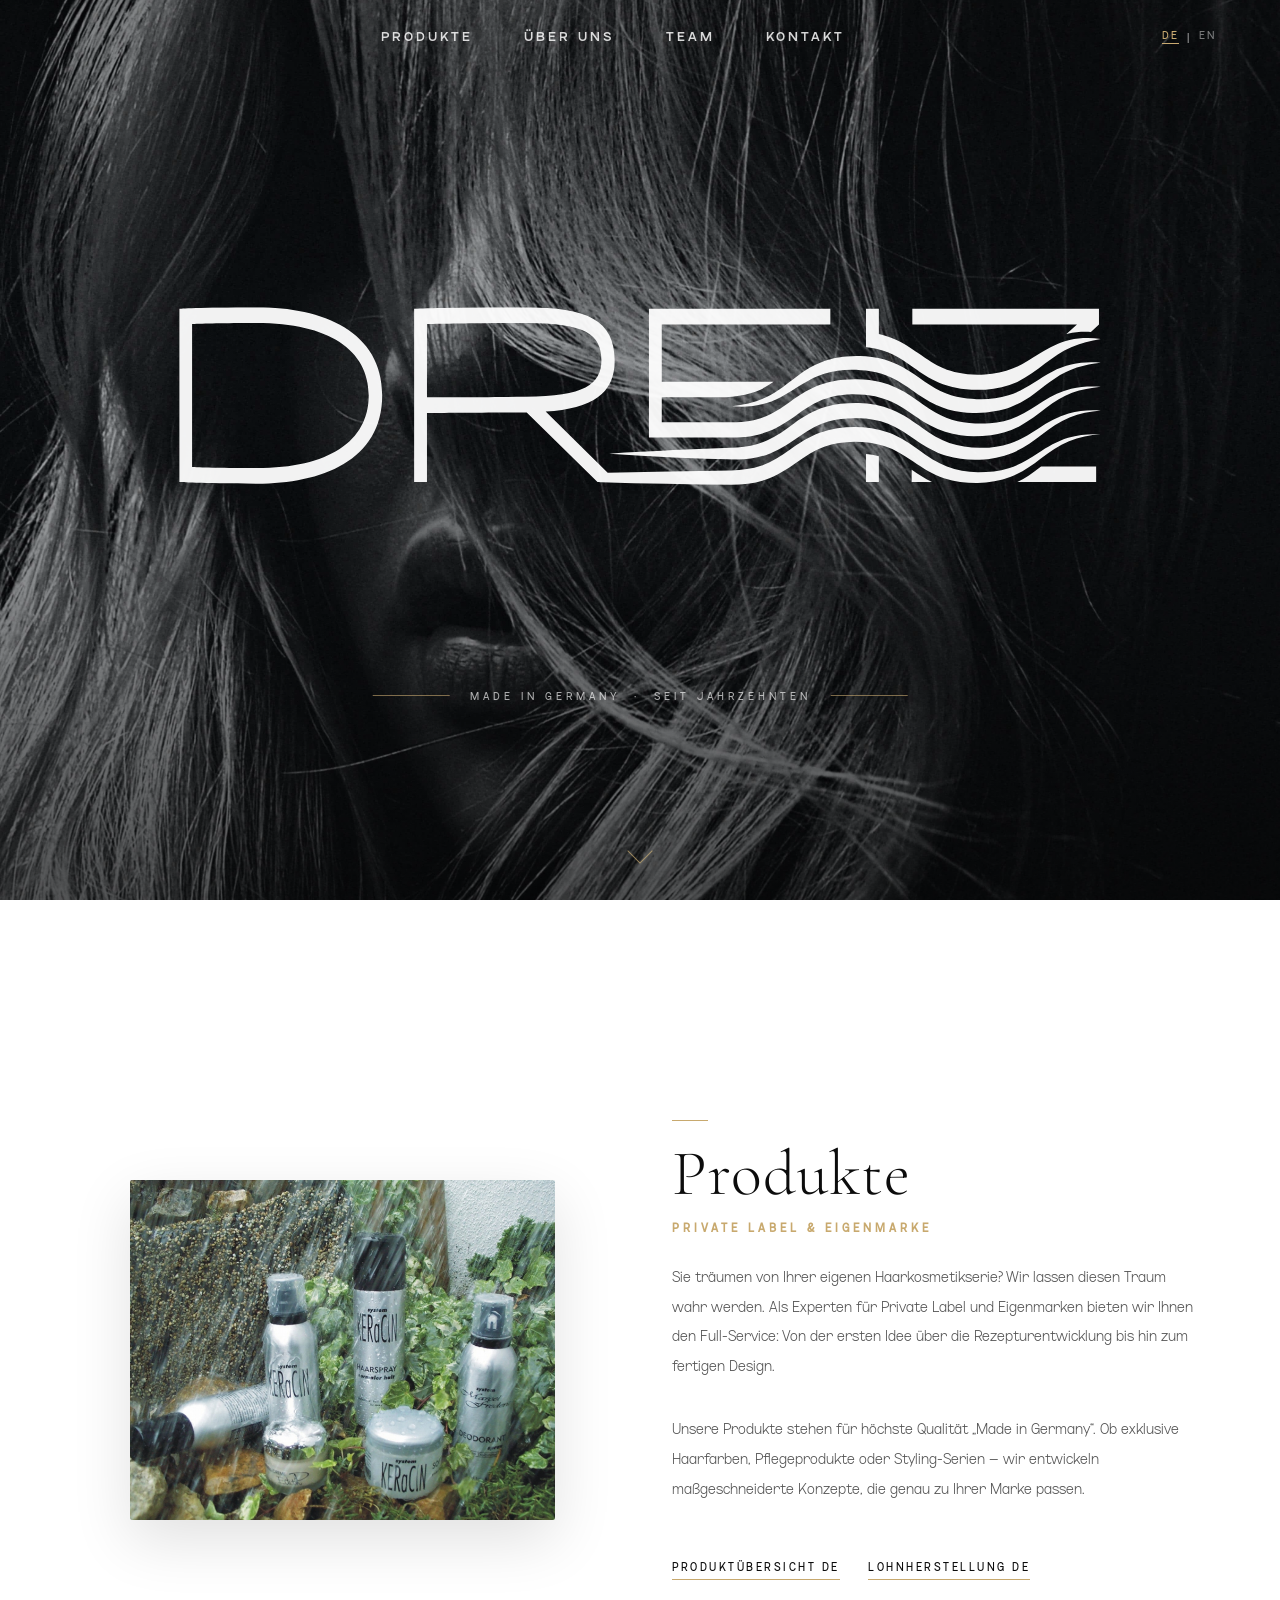
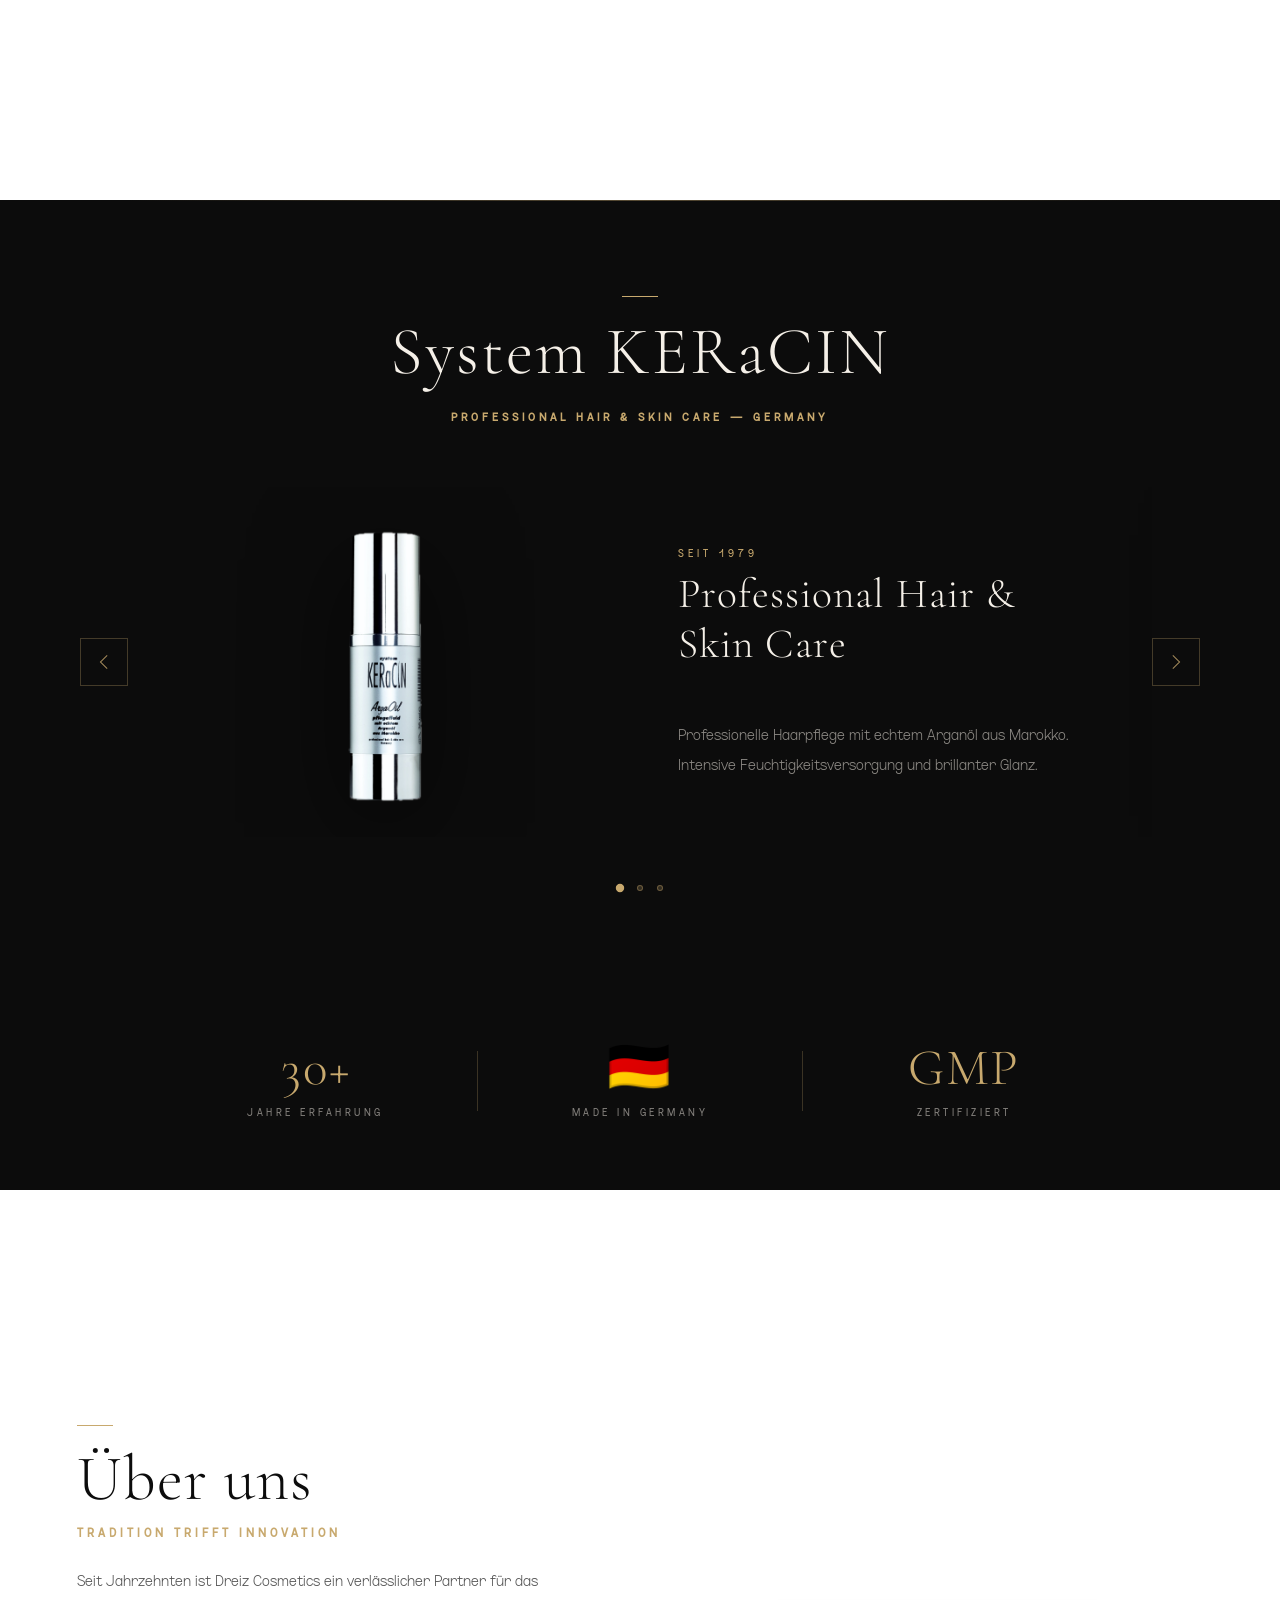
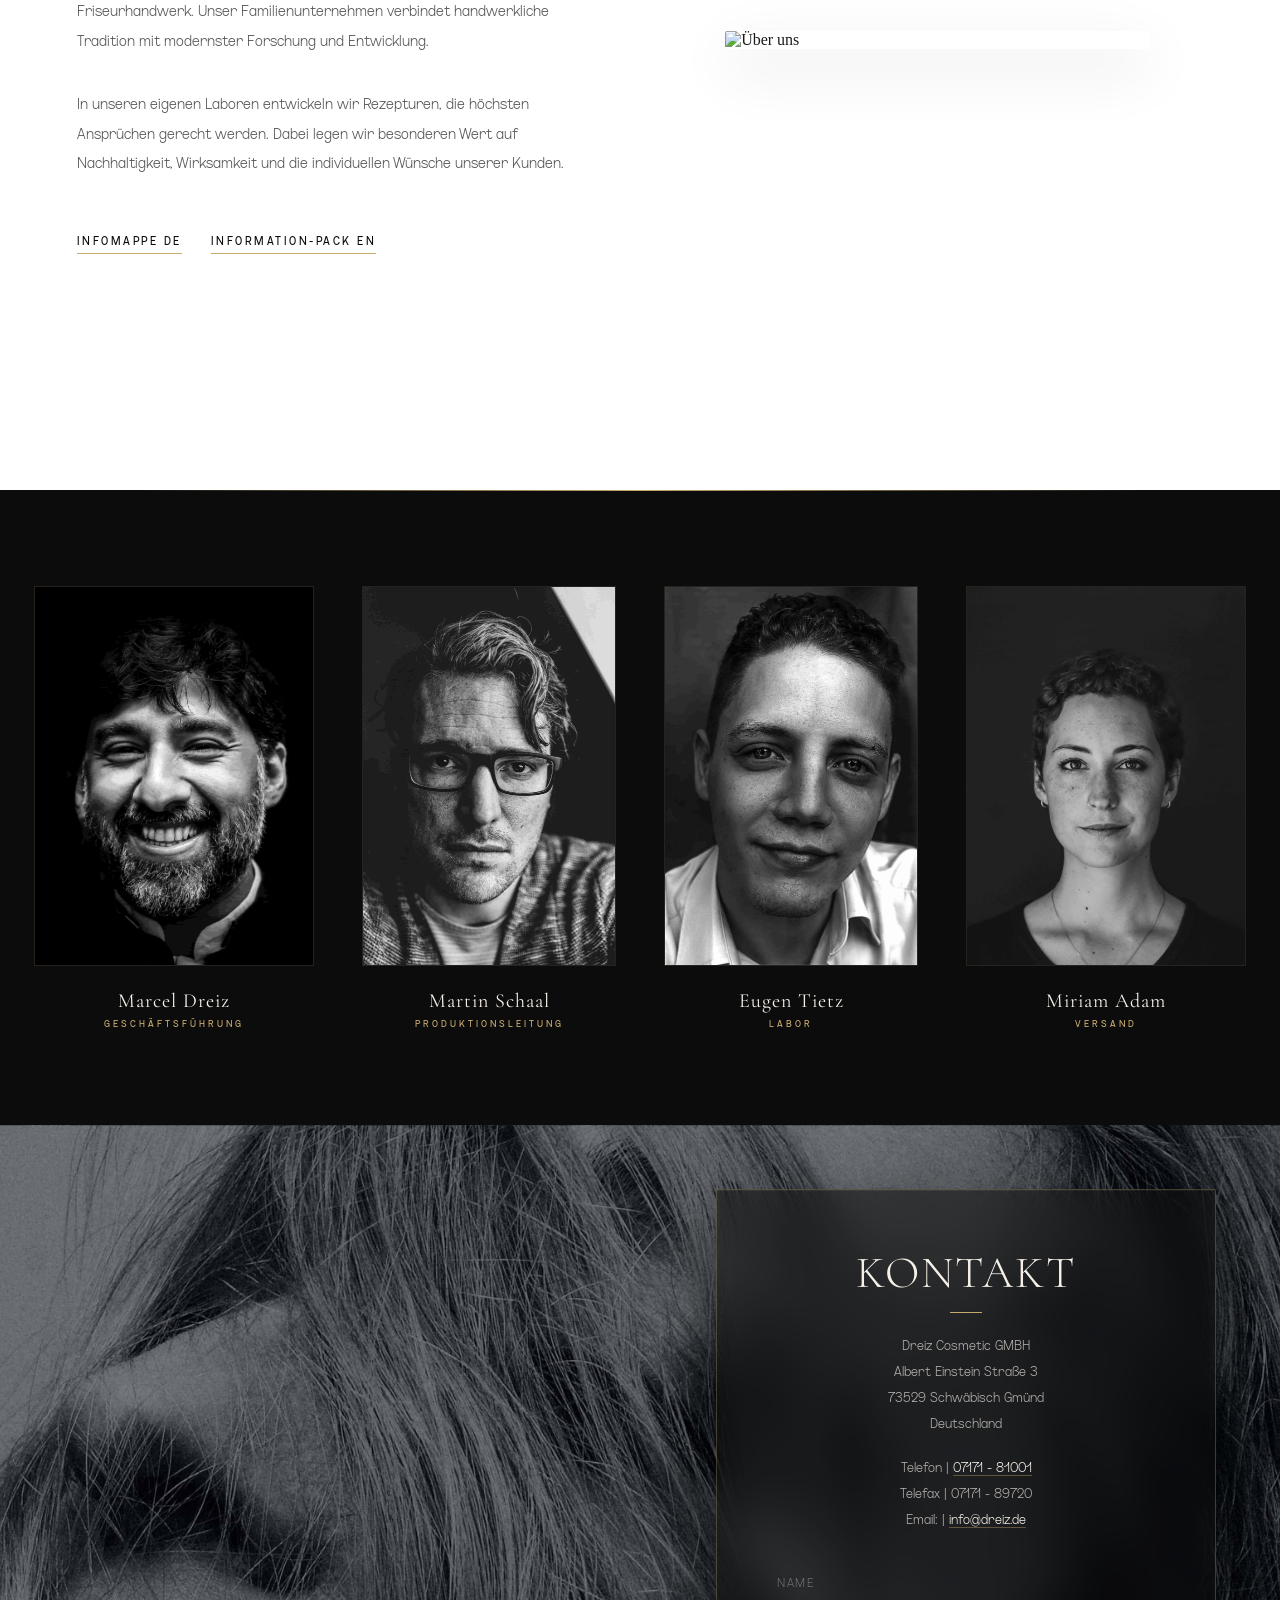
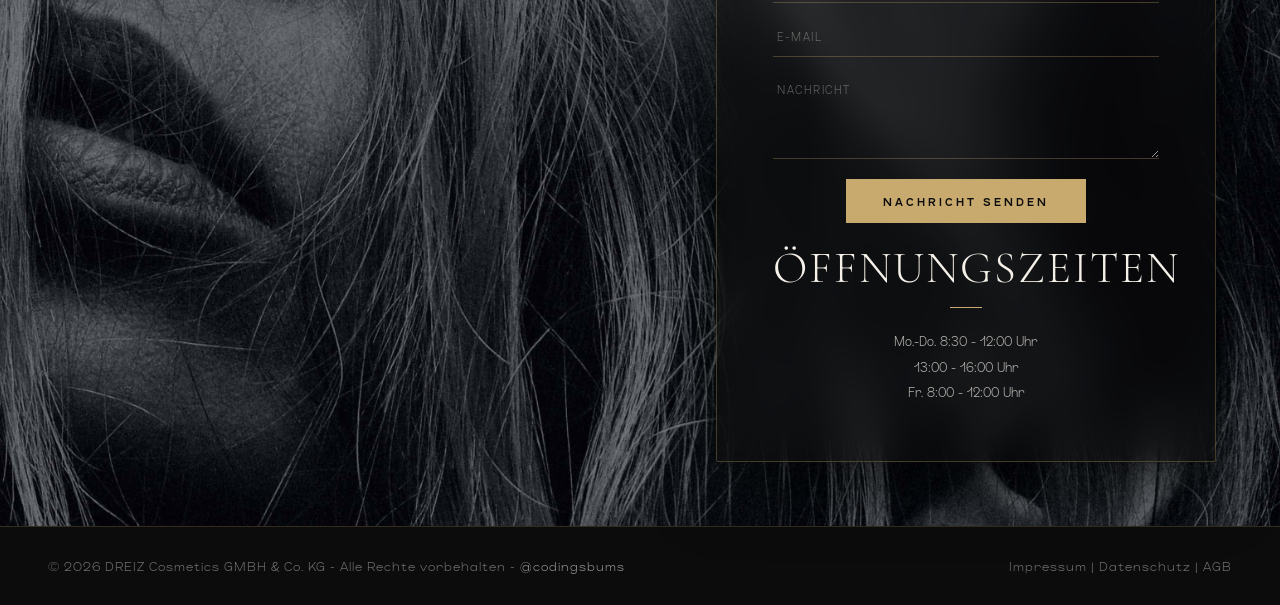
==== commit b8a9140b: "Re-Design" ====
--- a/index.html
+++ b/index.html
@@ -10,6 +10,11 @@
     <meta name="description"
         content="Dreiz Cosmetics Hersteller von Private Label und Eigenmarke Produkten im Friseur und Kosmetik Bereich.">
     <link rel="icon" type="image/svg" href="Icons/foundation 1.svg">
+    <link rel="preconnect" href="https://fonts.googleapis.com">
+    <link rel="preconnect" href="https://fonts.gstatic.com" crossorigin>
+    <link
+        href="https://fonts.googleapis.com/css2?family=Cormorant+Garamond:ital,wght@0,300;0,400;0,600;1,300;1,400&display=swap"
+        rel="stylesheet">
     <link rel="stylesheet" href="index.css">
     <title>Dreiz Cosmetics</title>
 </head>
@@ -77,12 +82,20 @@
                 d="M25140.6 2057.18C25681.8 2438.33 26241.6 2828.42 27347.5 2830.37H27349.3C27351.8 2830.37 27354.1 2830.66 27356.6 2830.66V2830.23C27445.5 2830.81 27534.2 2828.33 27622.9 2822.8C27987.7 2794.86 28360.1 2721.23 28709.1 2558.96C29057.2 2393.63 29369.5 2160.35 29657.1 1931.57C29948 1707.46 30235.3 1502.4 30556.7 1368.82C30875.6 1226.92 31217.6 1155.76 31567.1 1090.13C31212.1 1035.52 30852.2 1045.92 30499.9 1120.98C30142.8 1202.76 29798.8 1378.86 29486.8 1578.09C29170.6 1771.07 28880.2 1974.96 28567.5 2093.64C28258.7 2222.15 27932.4 2283.27 27599.7 2300.73C27518.3 2306.99 27437.3 2310.63 27356.5 2311.64C26363.3 2311.64 25876.9 1969.08 25361.9 1606.11C24973.8 1332.81 24573.8 1051.86 23966.8 914.47V53.6738H23526.6V1371.87C23563 1371.87 23630.8 1382.5 23630.8 1382.5C24313.3 1474.32 24715 1757.24 25140.6 2057.18Z"
                 fill="#1B1A1A" />
         </svg>
+        <div class="hero-tagline">
+            <span class="hero-tagline-line"></span>
+            <p data-key="hero-tagline">MADE IN GERMANY &nbsp;&middot;&nbsp; SEIT JAHRZEHNTEN</p>
+            <span class="hero-tagline-line"></span>
+        </div>
+        <div class="hero-scroll-cue" aria-hidden="true">
+            <div class="scroll-arrow"></div>
+        </div>
     </header>
 
     <main id="main-content">
         <section class="products-container" id="products">
             <div class="products-image">
-                <img src="Photos/dreiz_produkt_03b.jpg" alt="Produkte">
+                <img src="Photos/Produkte_Photo01.jpg" alt="Produkte">
             </div>
             <div class="products-text">
                 <h2 data-key="prod-title">Produkte</h2>
@@ -100,10 +113,108 @@
             </div>
         </section>
 
+        <!-- ═══════════════ KERACIN PRODUCT CAROUSEL ═══════════════ -->
+        <section class="keracin-section" id="keracin" aria-label="System KERaCIN Produkte">
+            <div class="keracin-header">
+                <h2 data-key="keracin-title">System KERaCIN</h2>
+                <h3 data-key="keracin-subtitle">PROFESSIONAL HAIR & SKIN CARE — GERMANY</h3>
+            </div>
+
+            <div class="carousel-wrapper">
+                <button class="carousel-btn carousel-btn--prev" id="carouselPrev" aria-label="Vorheriges Produkt">
+                    <span></span>
+                </button>
+
+                <div class="carousel-track-outer">
+                    <ul class="carousel-track" id="carouselTrack">
+
+                        <li class="carousel-slide">
+                            <div class="product-card">
+                                <div class="product-card__image">
+                                    <img src="Photos/Produkt_Photo02.png"
+                                        alt="Dreiz Cosmetics — Professional Hair & Skin Care">
+                                </div>
+                                <div class="product-card__text">
+                                    <p class="product-card__label" data-key="prod-k1-label">Seit 1979</p>
+                                    <h4 class="product-card__name" data-key="prod-k1">Professional Hair & Skin Care</h4>
+                                    <p class="product-card__desc" data-key="prod-k1d">Professionelle Haarpflege mit
+                                        echtem Arganöl aus Marokko. Intensive Feuchtigkeitsversorgung und brillanter
+                                        Glanz.</p>
+                                </div>
+                            </div>
+                        </li>
+
+                        <li class="carousel-slide">
+                            <div class="product-card">
+                                <div class="product-card__image">
+                                    <img src="Photos/Produkt_Photo05.jpg"
+                                        alt="System KERaCIN — Vollständiges Produktsortiment">
+                                </div>
+                                <div class="product-card__text">
+                                    <p class="product-card__label" data-key="prod-k2-label">Das Sortiment</p>
+                                    <h4 class="product-card__name" data-key="prod-k2">Die Vollständige Kollektion</h4>
+                                    <p class="product-card__desc" data-key="prod-k2d">Von Styling bis Pflege — Wet Gel,
+                                        Haarlack, Glanz Styler, Protein Mousse, Haarspitzen Repair und mehr.</p>
+                                </div>
+                            </div>
+                        </li>
+
+                        <li class="carousel-slide">
+                            <div class="product-card">
+                                <div class="product-card__image">
+                                    <img src="Photos/Produkt_Photo04.png" alt="System KERaCIN ArgaOil Linie">
+                                </div>
+                                <div class="product-card__text">
+                                    <p class="product-card__label" data-key="prod-k3-label">ArgaOil Linie</p>
+                                    <h4 class="product-card__name" data-key="prod-k3">Haarkur · Shampoo · 2-Phasen Kur
+                                    </h4>
+                                    <p class="product-card__desc" data-key="prod-k3d">Leistungsstarke Stylingprodukte
+                                        für professionelles Finish — starker Halt, langanhaltend und pflegend.</p>
+                                </div>
+                            </div>
+                        </li>
+
+                    </ul>
+                </div>
+
+                <button class="carousel-btn carousel-btn--next" id="carouselNext" aria-label="Nächstes Produkt">
+                    <span></span>
+                </button>
+            </div>
+
+            <div class="carousel-dots" id="carouselDots" role="tablist" aria-label="Produkt auswählen">
+                <button class="carousel-dot active" data-index="0" role="tab" aria-selected="true"
+                    aria-label="Produkt 1"></button>
+                <button class="carousel-dot" data-index="1" role="tab" aria-selected="false"
+                    aria-label="Produkt 2"></button>
+                <button class="carousel-dot" data-index="2" role="tab" aria-selected="false"
+                    aria-label="Produkt 3"></button>
+            </div>
+        </section>
+
+        <section class="trust-bar" aria-label="Unsere Stärken">
+            <div class="trust-bar-inner">
+                <div class="trust-item">
+                    <span class="trust-number">30+</span>
+                    <span class="trust-label" data-key="trust-years">Jahre Erfahrung</span>
+                </div>
+                <div class="trust-divider"></div>
+                <div class="trust-item">
+                    <span class="trust-number">&#127465;&#127466;</span>
+                    <span class="trust-label" data-key="trust-made">Made in Germany</span>
+                </div>
+                <div class="trust-divider"></div>
+                <div class="trust-item">
+                    <span class="trust-number">GMP</span>
+                    <span class="trust-label" data-key="trust-cert">Zertifiziert</span>
+                </div>
+            </div>
+        </section>
+
         <section class="intro-about">
             <div class="about-container" id="about">
                 <div class="about-image">
-                    <img src="Photos/DreizGebäde2 2.png" alt="Über uns">
+                    <img src="Photos/DreizGebäude01.png" alt="Über uns">
                 </div>
                 <div class="about-text">
                     <h2 data-key="about-title">Über uns</h2>
--- a/index.css
+++ b/index.css
@@ -1,3 +1,20 @@
+/* =====================================================
+   DREIZ COSMETICS — Precision Luxury Design System
+   Palette: #0C0C0C · #F5F0E8 · #C8A96E · #1A1A1A
+   ===================================================== */
+
+:root {
+  --black: #0C0C0C;
+  --ivory: #F5F0E8;
+  --gold: #C8A96E;
+  --gold-light: #E0C88A;
+  --gold-dark: #9A7A42;
+  --white: #FFFFFF;
+  --text: #1A1A1A;
+  --text-muted: #555;
+  --font-serif: 'Cormorant Garamond', serif;
+}
+
 * {
   margin: 0;
   padding: 0;
@@ -21,7 +38,9 @@
 }
 
 
-/* Global Fonts */
+/* =====================================================
+   GLOBAL FONTS
+   ===================================================== */
 @font-face {
   font-family: zoompronormallight;
   src: url(Fonts/ZoomPro-NormalLight.otf);
@@ -50,20 +69,37 @@
 body {
   font-size: 16px;
   overflow-x: hidden;
-  background-color: white;
-}
-
-
-/* NAV Section */
+  background-color: var(--white);
+  color: var(--text);
+}
+
+
+/* =====================================================
+   NAVIGATION
+   ===================================================== */
 header {
   max-width: 100%;
   min-height: 100vh;
   display: flex;
   align-items: center;
-  background-image: url(Photos/dreiz_03.jpg);
-  background-position: center 0%;
+  justify-content: center;
+  position: relative;
+  background-image: url(Photos/Hero_Photo01.jpg);
+  background-position: center center;
   background-repeat: no-repeat;
   background-size: cover;
+}
+
+/* Dark cinematic overlay */
+header::before {
+  content: '';
+  position: absolute;
+  inset: 0;
+  background: linear-gradient(to bottom,
+      rgba(0, 0, 0, 0.45) 0%,
+      rgba(0, 0, 0, 0.25) 40%,
+      rgba(0, 0, 0, 0.65) 100%);
+  z-index: 1;
 }
 
 .nav {
@@ -75,10 +111,18 @@
   top: 0;
   left: 0;
   width: 100%;
+  height: 72px;
+  z-index: 1000;
+  background-color: transparent;
+  border-bottom: 1px solid rgba(255, 255, 255, 0);
+  transition: background-color 0.4s ease, border-color 0.4s ease, height 0.3s ease;
+}
+
+.nav.scrolled {
   height: 64px;
-  z-index: 1000;
-  background-color: rgba(0, 0, 0, 0.9);
-  transition: all 0.3s ease;
+  background-color: var(--black);
+  border-bottom: 1px solid rgba(200, 169, 110, 0.2);
+  box-shadow: 0 4px 30px rgba(0, 0, 0, 0.5);
 }
 
 .nav-links-wrapper {
@@ -87,10 +131,6 @@
   justify-content: center;
 }
 
-.nav-links-wrapper.active {
-  right: 0;
-}
-
 .nav_links {
   display: flex;
   list-style: none;
@@ -98,19 +138,23 @@
 }
 
 .nav_links a {
-  color: white !important;
+  color: rgba(255, 255, 255, 0.85);
   text-decoration: none;
   font-family: zoompronormalmedium;
-  font-size: 1.1rem;
+  font-size: 0.8rem;
   text-transform: uppercase;
-  letter-spacing: 1.5px;
-  transition: opacity 0.3s ease;
+  letter-spacing: 3px;
+  padding-bottom: 4px;
+  border-bottom: 1px solid transparent;
+  transition: color 0.3s ease, border-color 0.3s ease;
 }
 
 .nav_links a:hover {
-  opacity: 0.7;
-}
-
+  color: var(--gold);
+  border-bottom-color: var(--gold);
+}
+
+/* Burger */
 .burger-menu {
   display: none;
   flex-direction: column;
@@ -127,10 +171,11 @@
   transition: 0.3s;
 }
 
-.nav.scrolled {
-  height: 65px;
-  background-color: black;
-  box-shadow: 0 4px 20px rgba(0, 0, 0, 0.5);
+/* Language switch */
+.nav-controls {
+  display: flex;
+  align-items: center;
+  gap: 20px;
 }
 
 .lang-switch {
@@ -138,102 +183,280 @@
   align-items: center;
   gap: 8px;
   font-family: zoomprocompactregular;
-  font-size: 0.9rem;
-  color: white;
+  font-size: 0.75rem;
+  color: rgba(255, 255, 255, 0.6);
+  letter-spacing: 2px;
 }
 
 .lang-link {
-  color: rgba(255, 255, 255, 0.5);
+  color: rgba(255, 255, 255, 0.45);
   text-decoration: none;
-  border-bottom: 2px solid transparent;
+  border-bottom: 1px solid transparent;
   padding-bottom: 2px;
   transition: all 0.3s ease;
   cursor: pointer;
 }
 
 .lang-link.active {
-  color: white;
-  border-bottom: 2px solid white;
-}
-
-
-/* Logo */
+  color: var(--gold);
+  border-bottom: 1px solid var(--gold);
+}
+
+
+/* =====================================================
+   LOGO
+   ===================================================== */
 .logo {
   z-index: 5;
   left: 50%;
-  top: 40%;
+  top: 44%;
   transform: translate(-50%, -50%);
-  width: 80%;
-  max-width: 1200px;
+  width: 72%;
+  max-width: 1100px;
   position: absolute;
   pointer-events: none;
   filter: brightness(0) invert(1);
-  opacity: 1;
-}
-
-
-/* Products Section */
+  opacity: 0.95;
+}
+
+
+/* =====================================================
+   HERO TAGLINE
+   ===================================================== */
+.hero-tagline {
+  position: absolute;
+  bottom: 22%;
+  left: 50%;
+  transform: translateX(-50%);
+  z-index: 5;
+  display: flex;
+  align-items: center;
+  gap: 20px;
+  white-space: nowrap;
+}
+
+.hero-tagline p {
+  font-family: zoomprocompactregular;
+  font-size: clamp(0.55rem, 1.2vw, 0.75rem);
+  color: rgba(255, 255, 255, 0.65);
+  letter-spacing: 4px;
+  text-transform: uppercase;
+}
+
+.hero-tagline-line {
+  display: block;
+  width: clamp(30px, 6vw, 80px);
+  height: 1px;
+  background: rgba(200, 169, 110, 0.6);
+}
+
+/* Scroll cue arrow */
+.hero-scroll-cue {
+  position: absolute;
+  bottom: 40px;
+  left: 50%;
+  transform: translateX(-50%);
+  z-index: 5;
+  display: flex;
+  flex-direction: column;
+  align-items: center;
+  gap: 6px;
+  animation: scrollBounce 2s ease-in-out infinite;
+}
+
+.scroll-arrow {
+  width: 18px;
+  height: 18px;
+  border-right: 1px solid rgba(200, 169, 110, 0.7);
+  border-bottom: 1px solid rgba(200, 169, 110, 0.7);
+  transform: rotate(45deg);
+}
+
+@keyframes scrollBounce {
+
+  0%,
+  100% {
+    transform: translateX(-50%) translateY(0);
+    opacity: 0.7;
+  }
+
+  50% {
+    transform: translateX(-50%) translateY(8px);
+    opacity: 1;
+  }
+}
+
+
+/* =====================================================
+   PRODUCTS & ABOUT SECTIONS
+   ===================================================== */
 .products-container,
 .about-container {
   min-height: 100vh;
   display: grid;
   grid-template-columns: 1fr 1fr;
   align-items: center;
-  margin: 0 5%;
-  grid-gap: 4vw;
+  margin: 0 6%;
+  grid-gap: 5vw;
+}
+
+/* Products section — warm ivory bg */
+.products-container {
+  position: relative;
+}
+
+section:has(.products-container) {
+  background-color: var(--ivory);
+}
+
+.intro-about {
+  background-color: var(--white);
 }
 
 .products-image img,
 .about-image img {
-  max-width: 75%;
+  max-width: 80%;
   height: auto;
   display: block;
   margin: 0 auto;
-  border-radius: 5px;
+  border-radius: 2px;
+  box-shadow: 0 20px 60px rgba(0, 0, 0, 0.12);
+  transition: box-shadow 0.4s ease, transform 0.4s ease;
+}
+
+.products-image img:hover,
+.about-image img:hover {
+  box-shadow: 0 28px 80px rgba(0, 0, 0, 0.18);
+  transform: translateY(-4px);
 }
 
 .products-text,
 .about-text {
-  padding: 2em 0;
+  padding: 3em 0;
+}
+
+/* Gold accent bar above h2 */
+.products-text h2::before,
+.about-text h2::before {
+  content: '';
+  display: block;
+  width: 36px;
+  height: 1px;
+  background: var(--gold);
+  margin-bottom: 18px;
 }
 
 .products-text h2,
 .about-text h2 {
-  font-size: clamp(2rem, 8vw, 4rem);
-  font-family: zoompronormalregular;
-  margin-bottom: 0.2em;
+  font-family: var(--font-serif);
+  font-weight: 300;
+  font-size: clamp(2.2rem, 6vw, 4rem);
+  letter-spacing: 1px;
+  color: var(--black);
+  margin-bottom: 0.15em;
+  line-height: 1.1;
 }
 
 .products-text h3,
 .about-text h3 {
-  font-size: clamp(1rem, 3vw, 1.3rem);
   font-family: zoomprocompactregular;
-  margin-bottom: 1.5em;
-  color: #333;
+  font-size: clamp(0.65rem, 1.5vw, 0.8rem);
+  letter-spacing: 4px;
+  margin-bottom: 2em;
+  color: var(--gold);
+  text-transform: uppercase;
 }
 
 .products-text p,
 .about-text p {
+  font-family: zoomprocompactlight;
   font-size: 1rem;
-  font-family: zoomprocompactlight;
-  line-height: 1.6;
+  line-height: 1.85;
   margin-bottom: 1em;
-}
-
+  color: var(--text-muted);
+}
+
+/* CTA Download Links */
 .products-text a,
 .about-text a {
-  display: inline-block;
-  color: black;
+  display: inline-flex;
+  align-items: center;
+  gap: 8px;
+  color: var(--black);
   text-decoration: none;
   font-family: zoomprocompactregular;
-  border-bottom: 1px solid black;
-  margin-top: 1.5em;
-  padding-bottom: 5px;
-  transition: all 0.3s ease;
-}
-
-
-/* Team Section */
+  font-size: 0.78rem;
+  letter-spacing: 2.5px;
+  text-transform: uppercase;
+  border-bottom: 1px solid var(--gold);
+  margin-top: 1.8em;
+  margin-right: 2em;
+  padding-bottom: 6px;
+  transition: color 0.3s ease, border-color 0.3s ease;
+}
+
+.products-text a:hover,
+.about-text a:hover {
+  color: var(--gold-dark);
+  border-bottom-color: var(--gold-dark);
+}
+
+
+/* =====================================================
+   TRUST BAR
+   ===================================================== */
+.trust-bar {
+  background-color: var(--black);
+  padding: 4.5rem 6%;
+}
+
+.trust-bar-inner {
+  max-width: 900px;
+  margin: 0 auto;
+  display: flex;
+  justify-content: center;
+  align-items: center;
+  gap: 0;
+}
+
+.trust-item {
+  flex: 1;
+  display: flex;
+  flex-direction: column;
+  align-items: center;
+  text-align: center;
+  gap: 10px;
+}
+
+.trust-number {
+  font-family: var(--font-serif);
+  font-size: clamp(2rem, 4vw, 3.2rem);
+  font-weight: 300;
+  color: var(--gold);
+  line-height: 1;
+  letter-spacing: 2px;
+}
+
+.trust-label {
+  font-family: zoomprocompactregular;
+  font-size: 0.68rem;
+  letter-spacing: 3.5px;
+  text-transform: uppercase;
+  color: rgba(245, 240, 232, 0.5);
+}
+
+.trust-divider {
+  width: 1px;
+  height: 60px;
+  background: rgba(200, 169, 110, 0.25);
+  flex-shrink: 0;
+  margin: 0 4%;
+}
+
+
+/* =====================================================
+   TEAM SECTION
+   ===================================================== */
 .about-text {
   order: 1;
 }
@@ -243,170 +466,589 @@
 }
 
 .team-dreiz {
-  background-color: #c5d1dd;
-  padding: 5rem 2rem;
+  background-color: var(--black);
+  padding: 6rem 2rem;
   display: flex;
   flex-wrap: wrap;
   justify-content: center;
   gap: 3rem;
+  position: relative;
+}
+
+/* Subtle gold top border */
+.team-dreiz::before {
+  content: '';
+  position: absolute;
+  top: 0;
+  left: 10%;
+  right: 10%;
+  height: 1px;
+  background: linear-gradient(to right, transparent, var(--gold), transparent);
 }
 
 .team-photo {
   text-align: center;
-  max-width: 300px;
+  max-width: 280px;
 }
 
 .team-id img {
   width: 100%;
-  height: 400px;
+  height: 380px;
   object-fit: cover;
-  margin-bottom: 1rem;
-}
-
-
-/* Contact Section */
+  margin-bottom: 1.2rem;
+  filter: grayscale(20%);
+  border: 1px solid rgba(200, 169, 110, 0.15);
+  transition: filter 0.4s ease, border-color 0.4s ease, transform 0.4s ease;
+}
+
+.team-id img:hover {
+  filter: grayscale(0%);
+  border-color: rgba(200, 169, 110, 0.55);
+  transform: translateY(-4px);
+}
+
+.team-photo h4 {
+  font-family: var(--font-serif);
+  font-weight: 400;
+  font-size: 1.25rem;
+  letter-spacing: 1px;
+  color: var(--ivory);
+  margin-bottom: 4px;
+}
+
+.team-photo p {
+  font-family: zoomprocompactregular;
+  font-size: 0.65rem;
+  letter-spacing: 3px;
+  text-transform: uppercase;
+  color: var(--gold);
+}
+
+
+/* =====================================================
+   CONTACT SECTION
+   ===================================================== */
 .contact-container {
   min-height: 100vh;
-  background-image: url(Photos/Lu1.jpeg);
+  background-image: url(Photos/Contact_Photo01.jpg);
   background-position: center;
   background-size: cover;
+  position: relative;
   display: flex;
   justify-content: flex-end;
   align-items: center;
   padding: 5%;
 }
 
+/* Dark overlay for contact bg */
+.contact-container::before {
+  content: '';
+  position: absolute;
+  inset: 0;
+  background: rgba(0, 0, 0, 0.45);
+}
+
 .contact-information {
-  /* The "Glass" effect */
-  background: rgba(255, 255, 255, 0.354);
-  backdrop-filter: blur(1.1rem);
-  -webkit-backdrop-filter: blur(10px);
-  /* Definition & Depth */
-  border: 1px solid rgba(255, 255, 255, 0.1);
-  box-shadow: 0 8px 32px 0 rgba(0, 0, 0, 0.37);
-
-  /* Layout */
-  padding: 3rem;
-  color: rgb(0, 0, 0);
+  position: relative;
+  z-index: 2;
+  /* Refined dark glassmorphism */
+  background: rgba(12, 12, 12, 0.55);
+  backdrop-filter: blur(18px);
+  -webkit-backdrop-filter: blur(18px);
+  border: 1px solid rgba(200, 169, 110, 0.3);
+  box-shadow: 0 24px 64px rgba(0, 0, 0, 0.5), inset 0 1px 0 rgba(255, 255, 255, 0.05);
+  padding: 3.5rem;
+  color: var(--ivory);
   text-align: center;
-  border-radius: 15px;
+  border-radius: 2px;
   max-width: 500px;
 }
 
+.contact-information h5 {
+  font-family: var(--font-serif);
+  font-weight: 300;
+  font-size: clamp(1.8rem, 4vw, 2.8rem);
+  letter-spacing: 2px;
+  margin-bottom: 1.2rem;
+  color: var(--ivory);
+}
+
+.contact-information h5::after {
+  content: '';
+  display: block;
+  width: 32px;
+  height: 1px;
+  background: var(--gold);
+  margin: 12px auto 0;
+}
+
+.contact-information p {
+  font-family: zoomprocompactlight;
+  font-size: 0.9rem;
+  line-height: 1.8;
+  color: rgba(245, 240, 232, 0.7);
+}
+
 .contact-information p a {
-  color: rgb(0, 0, 0) !important;
+  color: var(--ivory) !important;
   text-decoration: none !important;
-  transition: opacity 0.3s ease;
+  border-bottom: 1px solid rgba(200, 169, 110, 0.4);
+  transition: border-color 0.3s ease, color 0.3s ease;
 }
 
 .contact-information p a:hover {
-  opacity: 0.7;
-  text-decoration: underline !important;
-}
-
-.contact-information h5 {
-  font-family: zoompronormalmedium;
-  font-size: clamp(1.5rem, 5vw, 2.5rem);
-  margin-bottom: 1rem;
-}
-
-/* Container für Formular Felder */
-.input-box-name {
-  margin-top: 0.5rem;
-  margin-bottom: 0.5rem;
-}
-
-.input-box-email {
-  margin-top: 0.5rem;
-  margin-bottom: 0.5rem;
-}
-
+  color: var(--gold) !important;
+  border-bottom-color: var(--gold);
+}
+
+/* Form inputs */
+.input-box-name,
+.input-box-email,
 .input-box-message {
-  margin-top: 0.5rem;
-  margin-bottom: 0.5rem;
+  margin-top: 0.75rem;
+  margin-bottom: 0.75rem;
+}
+
+.input-box-message {
   resize: vertical;
-  /* Verhindert die Größenänderung des Textareas */
   min-height: 80px;
 }
 
 .input-box-message textarea {
   width: 100%;
-  height: 80px;
-}
-
-.contact-input {
+  height: 90px;
+}
+
+.contact-input,
+.contact-text-area {
   width: 100%;
   font-family: zoomprocompactlight;
-  font-size: 1rem;
-}
-
-.contact-text-area {
+  font-size: 0.9rem;
+  padding: 12px 4px;
+  background: transparent;
+  border: none;
+  border-bottom: 1px solid rgba(200, 169, 110, 0.3);
+  color: var(--ivory);
+  outline: none;
+  transition: border-color 0.3s ease;
+  border-radius: 0;
+}
+
+.contact-input::placeholder,
+.contact-text-area::placeholder {
+  color: rgba(245, 240, 232, 0.35);
   font-family: zoomprocompactlight;
-  font-size: 1rem;
-}
-
-
-/* Der E-Mail Button in Schwarz/Glas-Optik */
+  letter-spacing: 1.5px;
+  font-size: 0.82rem;
+  text-transform: uppercase;
+}
+
+.contact-input:focus,
+.contact-text-area:focus {
+  border-bottom-color: var(--gold);
+}
+
+/* Gold submit button */
+.button {
+  margin-top: 1rem;
+}
+
 .glass-button {
   display: inline-block;
-  padding: 14px 30px;
-  background: rgba(0, 0, 0, 0.05);
-  border: 1px solid rgba(0, 0, 0, 0.8);
-  border-radius: 50px;
-  color: #000000 !important;
-  text-decoration: none;
+  padding: 14px 36px;
+  background: var(--gold);
+  border: 1px solid var(--gold);
+  border-radius: 0;
+  color: var(--black) !important;
   font-family: zoompronormalmedium;
-  font-size: 0.9rem;
-  letter-spacing: 1.5px;
+  font-size: 0.72rem;
+  letter-spacing: 3px;
   text-transform: uppercase;
-  transition: all 0.4s ease;
+  cursor: pointer;
+  transition: background 0.35s ease, color 0.35s ease, transform 0.3s ease, box-shadow 0.3s ease;
 }
 
 .glass-button:hover {
-  background: rgba(0, 0, 0, 1);
-  color: #ffffff !important;
-  transform: translateY(-3px);
-  box-shadow: 0 10px 20px rgba(0, 0, 0, 0.2);
-}
-
-/* Aktiver Klick-Zustand */
+  background: transparent;
+  color: var(--gold) !important;
+  transform: translateY(-2px);
+  box-shadow: 0 8px 24px rgba(200, 169, 110, 0.2);
+}
+
 .glass-button:active {
-  transform: translateY(-1px);
-}
-
-/* Footer Section */
+  transform: translateY(0);
+}
+
+.contact-link {
+  color: var(--ivory) !important;
+}
+
+
+/* =====================================================
+   FOOTER
+   ===================================================== */
 .footer {
-  padding: 2rem;
+  padding: 2rem 3rem;
   display: flex;
   justify-content: space-between;
   align-items: center;
-  background: white;
+  background: var(--black);
   font-family: zoompronormallight;
-  font-size: 0.85rem;
+  font-size: 0.78rem;
+  letter-spacing: 1px;
+  border-top: 1px solid rgba(200, 169, 110, 0.2);
+}
+
+.footer p,
+.footer span {
+  color: rgba(245, 240, 232, 0.45);
 }
 
 .footer a,
 .impressum p a,
 .credit-link {
-  color: black !important;
+  color: rgba(245, 240, 232, 0.6) !important;
   text-decoration: none !important;
-  font-weight: bold;
-  transition: opacity 0.3s ease;
+  transition: color 0.3s ease;
 }
 
 .footer a:hover,
-.agb a:hover,
 .impressum p a:hover {
-  opacity: 0.6;
-}
-
-/* Skip link for accessibility */
+  color: var(--gold) !important;
+}
+
+.credit-link:hover {
+  color: var(--gold) !important;
+}
+
+
+/* =====================================================
+   LEGAL PAGES
+   ===================================================== */
+.legal-content {
+  padding: 100px 10% 80px 10%;
+  font-family: zoompronormallight;
+  line-height: 1.8;
+  color: #333;
+  max-width: 1200px;
+  margin: 0 auto;
+}
+
+.legal-content h1 {
+  font-family: var(--font-serif);
+  font-weight: 300;
+  font-size: clamp(2rem, 5vw, 3rem);
+  margin-bottom: 2rem;
+  color: var(--black);
+}
+
+.legal-content h2 {
+  font-family: zoompronormalregular;
+  font-size: 1.5rem;
+  margin-top: 2.5rem;
+  margin-bottom: 1rem;
+  color: var(--black);
+  padding-bottom: 0.5rem;
+}
+
+.back-link {
+  display: inline-block;
+  margin-bottom: 3rem;
+  text-decoration: none;
+  color: #777;
+  font-size: 0.9rem;
+  transition: color 0.3s;
+}
+
+.back-link:hover {
+  color: var(--gold);
+}
+
+.AGB-Download-link {
+  font-family: zoompronormalregular;
+  font-size: 1rem;
+  color: var(--black);
+  text-decoration: underline;
+}
+
+
+/* =====================================================
+   KERACIN PRODUCT CAROUSEL
+   ===================================================== */
+.keracin-section {
+  background-color: var(--black);
+  padding: 6rem 0 5rem;
+  overflow: hidden;
+  position: relative;
+}
+
+/* Subtle top border */
+.keracin-section::before {
+  content: '';
+  position: absolute;
+  top: 0;
+  left: 10%;
+  right: 10%;
+  height: 1px;
+  background: linear-gradient(to right, transparent, rgba(200, 169, 110, 0.4), transparent);
+}
+
+.keracin-header {
+  text-align: center;
+  margin-bottom: 4rem;
+  padding: 0 6%;
+}
+
+.keracin-header h2 {
+  font-family: var(--font-serif);
+  font-weight: 300;
+  font-size: clamp(2.4rem, 6vw, 4.2rem);
+  letter-spacing: 2px;
+  color: var(--ivory);
+  line-height: 1.1;
+  margin-bottom: 0.3em;
+}
+
+/* Gold accent bar above h2 */
+.keracin-header h2::before {
+  content: '';
+  display: block;
+  width: 36px;
+  height: 1px;
+  background: var(--gold);
+  margin: 0 auto 18px;
+}
+
+.keracin-header h3 {
+  font-family: zoomprocompactregular;
+  font-size: clamp(0.6rem, 1.5vw, 0.75rem);
+  letter-spacing: 4px;
+  color: var(--gold);
+  text-transform: uppercase;
+}
+
+/* Carousel layout */
+.carousel-wrapper {
+  display: flex;
+  align-items: center;
+  gap: 0;
+  position: relative;
+  padding: 0 80px;
+}
+
+.carousel-track-outer {
+  flex: 1;
+  overflow: hidden;
+}
+
+.carousel-track {
+  display: flex;
+  list-style: none;
+  transition: transform 0.55s cubic-bezier(0.4, 0, 0.2, 1);
+  will-change: transform;
+}
+
+.carousel-slide {
+  min-width: 100%;
+  padding: 0 6%;
+}
+
+/* Product card */
+.product-card {
+  display: grid;
+  grid-template-columns: 1fr 1fr;
+  align-items: center;
+  gap: 6vw;
+}
+
+.product-card__image {
+  display: flex;
+  align-items: center;
+  justify-content: center;
+}
+
+.product-card__image img {
+  max-width: 85%;
+  max-height: 460px;
+  width: auto;
+  height: auto;
+  object-fit: contain;
+  display: block;
+  margin: 0 auto;
+  filter: drop-shadow(0 24px 48px rgba(0, 0, 0, 0.6));
+  transition: transform 0.5s ease, filter 0.5s ease;
+}
+
+.carousel-slide.is-active .product-card__image img {
+  animation: productReveal 0.6s ease forwards;
+}
+
+@keyframes productReveal {
+  from {
+    transform: translateY(12px);
+    opacity: 0.7;
+  }
+
+  to {
+    transform: translateY(0);
+    opacity: 1;
+  }
+}
+
+.product-card__image img:hover {
+  transform: scale(1.03) translateY(-4px);
+  filter: drop-shadow(0 32px 64px rgba(0, 0, 0, 0.7));
+}
+
+/* Featured (tall bottle) */
+.product-card__image--featured img {
+  max-height: 520px;
+}
+
+/* Text side */
+.product-card__text {
+  padding: 3rem 0;
+}
+
+.product-card__label {
+  font-family: zoomprocompactregular;
+  font-size: 0.68rem;
+  letter-spacing: 4px;
+  text-transform: uppercase;
+  color: var(--gold);
+  margin-bottom: 1em;
+}
+
+.product-card__name {
+  font-family: var(--font-serif);
+  font-weight: 300;
+  font-size: clamp(1.6rem, 3.5vw, 2.6rem);
+  color: var(--ivory);
+  line-height: 1.2;
+  margin-bottom: 1.2em;
+  letter-spacing: 1px;
+}
+
+.product-card__desc {
+  font-family: zoomprocompactlight;
+  font-size: 1rem;
+  line-height: 1.85;
+  color: rgba(245, 240, 232, 0.55);
+  max-width: 420px;
+}
+
+/* Carousel arrow buttons */
+.carousel-btn {
+  flex-shrink: 0;
+  width: 48px;
+  height: 48px;
+  background: transparent;
+  border: 1px solid rgba(200, 169, 110, 0.3);
+  cursor: pointer;
+  display: flex;
+  align-items: center;
+  justify-content: center;
+  transition: border-color 0.3s ease, background 0.3s ease;
+  position: relative;
+  z-index: 10;
+}
+
+.carousel-btn:hover {
+  border-color: var(--gold);
+  background: rgba(200, 169, 110, 0.08);
+}
+
+.carousel-btn span {
+  display: block;
+  width: 10px;
+  height: 10px;
+  border-right: 1px solid rgba(200, 169, 110, 0.8);
+  border-bottom: 1px solid rgba(200, 169, 110, 0.8);
+}
+
+.carousel-btn--prev span {
+  transform: rotate(135deg) translate(-2px, -2px);
+}
+
+.carousel-btn--next span {
+  transform: rotate(-45deg) translate(-2px, -2px);
+}
+
+/* Dot indicators */
+.carousel-dots {
+  display: flex;
+  justify-content: center;
+  gap: 14px;
+  margin-top: 3rem;
+}
+
+.carousel-dot {
+  width: 6px;
+  height: 6px;
+  border-radius: 50%;
+  background: rgba(200, 169, 110, 0.2);
+  border: 1px solid rgba(200, 169, 110, 0.4);
+  cursor: pointer;
+  transition: background 0.3s ease, transform 0.3s ease, border-color 0.3s ease;
+  padding: 0;
+}
+
+.carousel-dot.active {
+  background: var(--gold);
+  border-color: var(--gold);
+  transform: scale(1.4);
+}
+
+/* Responsive carousel */
+@media (max-width: 900px) {
+  .carousel-wrapper {
+    padding: 0 48px;
+  }
+
+  .product-card {
+    grid-template-columns: 1fr;
+    text-align: center;
+    gap: 2rem;
+  }
+
+  .product-card__image {
+    order: 1;
+  }
+
+  .product-card__text {
+    order: 2;
+    padding: 0 0 2rem;
+  }
+
+  .product-card__desc {
+    margin: 0 auto;
+  }
+}
+
+@media (max-width: 600px) {
+  .carousel-wrapper {
+    padding: 0 32px;
+  }
+
+  .carousel-btn {
+    width: 36px;
+    height: 36px;
+  }
+
+  .product-card__image img {
+    max-height: 300px;
+  }
+}
+
+/* =====================================================
+   ACCESSIBILITY
+   ===================================================== */
 .skip-link {
   position: absolute;
   left: -999px;
   top: 10px;
-  background: #000;
-  color: #fff;
+  background: var(--black);
+  color: var(--ivory);
   padding: 0.5rem 1rem;
   z-index: 2000;
 }
@@ -415,7 +1057,6 @@
   left: 10px;
 }
 
-/* Focus styles for interactive elements */
 .nav_links a:focus,
 .footer a:focus,
 .impressum p a:focus,
@@ -423,73 +1064,33 @@
 .burger-menu:focus,
 .glass-button:focus,
 .contact-information p a:focus {
-  outline: 2px solid currentColor;
+  outline: 2px solid var(--gold);
   outline-offset: 3px;
 }
 
-/* Shared legal page styling */
-.legal-content {
-  padding: 100px 10% 80px 10%;
-  font-family: zoompronormallight;
-  line-height: 1.8;
-  color: #333;
-  max-width: 1200px;
-  margin: 0 auto;
-}
-
-.legal-content h1 {
-  font-family: zoompronormalmedium;
-  font-size: clamp(2rem, 5vw, 3rem);
-  margin-bottom: 2rem;
-  color: black;
-}
-
-.legal-content h2 {
-  font-family: zoompronormalregular;
-  font-size: 1.5rem;
-  margin-top: 2.5rem;
-  margin-bottom: 1rem;
-  color: black;
-  padding-bottom: 0.5rem;
-}
-
-.back-link {
-  display: inline-block;
-  margin-bottom: 3rem;
-  text-decoration: none;
-  color: #777;
-  font-size: 0.9rem;
-  transition: color 0.3s;
-}
-
-.back-link:hover {
-  color: black;
-}
-
-.AGB-Download-link {
-  font-family: zoompronormalregular;
-  font-size: 1rem;
-  color: black;
-  text-decoration: underline;
-}
-
-
-/* Media Query */
-
+
+/* =====================================================
+   MEDIA QUERIES
+   ===================================================== */
+
+/* iPad portrait / small tablet */
 @media only screen and (max-width: 1024px) and (orientation: portrait) {
   .logo {
-    top: 20% !important;
+    top: 22% !important;
     left: 50%;
     transform: translate(-50%, -50%);
-    width: 70%;
+    width: 72%;
     max-width: 600px;
   }
 
   header {
     background-position: center 20%;
   }
-}
-
+
+  .hero-tagline {
+    bottom: 18%;
+  }
+}
 
 @media only screen and (min-width: 1025px) and (max-width: 1366px) and (orientation: portrait) {
   .logo {
@@ -498,7 +1099,7 @@
   }
 }
 
-
+/* Tablet / stacked layout */
 @media (max-width: 900px) {
 
   .products-container,
@@ -508,6 +1109,11 @@
     padding-top: 100px;
   }
 
+  .products-text h2::before,
+  .about-text h2::before {
+    margin: 0 auto 18px;
+  }
+
   .about-text {
     order: 2;
   }
@@ -515,16 +1121,34 @@
   .about-image {
     order: 1;
   }
-}
-
+
+  .trust-bar-inner {
+    flex-direction: column;
+    gap: 2.5rem;
+  }
+
+  .trust-divider {
+    width: 60px;
+    height: 1px;
+    margin: 0;
+  }
+
+  .products-text a,
+  .about-text a {
+    margin-right: 1em;
+  }
+}
+
+/* Mobile nav */
 @media only screen and (max-width: 800px) {
   .nav {
-    height: 42px;
+    height: 48px;
     display: flex;
     align-items: center;
     justify-content: center;
     padding: 0 20px;
     position: fixed;
+    background-color: rgba(12, 12, 12, 0.9);
   }
 
   .lang-switch {
@@ -532,7 +1156,7 @@
     left: 20px;
     top: 50%;
     transform: translateY(-50%);
-    font-size: 0.85rem;
+    font-size: 0.75rem;
     z-index: 1600;
   }
 
@@ -551,9 +1175,9 @@
     right: -100%;
     width: 100%;
     height: 100vh;
-    background: rgba(15, 15, 15, 0.98);
-    backdrop-filter: blur(15px);
-    -webkit-backdrop-filter: blur(15px);
+    background: rgba(12, 12, 12, 0.98);
+    backdrop-filter: blur(20px);
+    -webkit-backdrop-filter: blur(20px);
     display: flex;
     justify-content: center;
     align-items: center;
@@ -567,11 +1191,27 @@
 
   .nav_links {
     flex-direction: column;
-    gap: 30px;
+    gap: 36px;
+    text-align: center;
   }
 
   .nav_links a {
-    font-size: 1.5rem;
+    font-size: 1rem;
+    letter-spacing: 5px;
+  }
+
+  .hero-tagline p {
+    font-size: 0.5rem;
+    letter-spacing: 3px;
+  }
+
+  .logo {
+    width: 80%;
+    top: 42%;
+  }
+
+  .hero-tagline {
+    bottom: 20%;
   }
 
   .burger-menu.open span:nth-child(1) {
@@ -587,11 +1227,11 @@
   }
 }
 
-
+/* Small mobile */
 @media only screen and (max-width: 600px) {
   .footer {
     flex-direction: column;
-    gap: 20px;
+    gap: 16px;
     text-align: center;
     padding: 2rem 1rem;
   }
@@ -602,12 +1242,19 @@
     flex-direction: column;
     gap: 10px;
   }
-}
-
+
+  .contact-information {
+    padding: 2.5rem 1.8rem;
+  }
+}
 
 @media only screen and (max-width: 480px) and (orientation: portrait) {
   .logo {
     top: 20% !important;
-    width: 85%;
+    width: 88%;
+  }
+
+  .hero-tagline {
+    bottom: 16%;
   }
 }
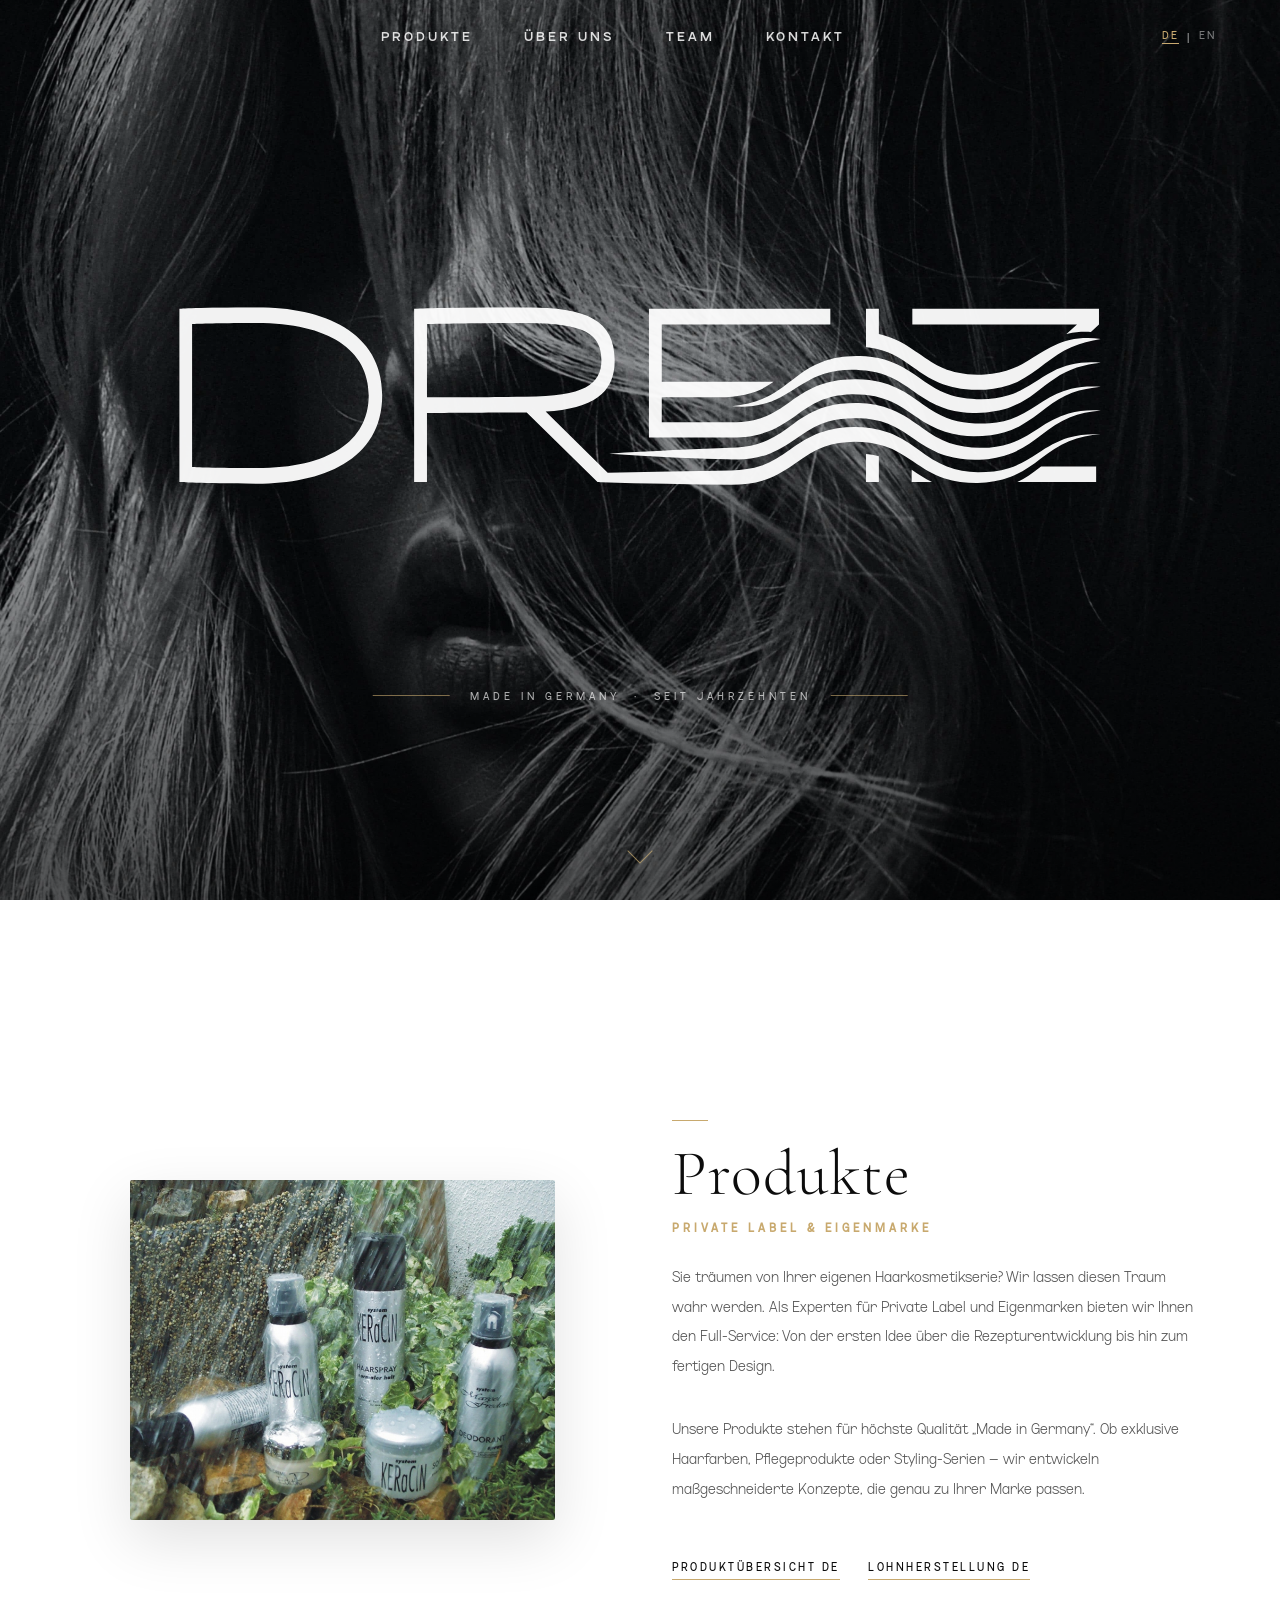
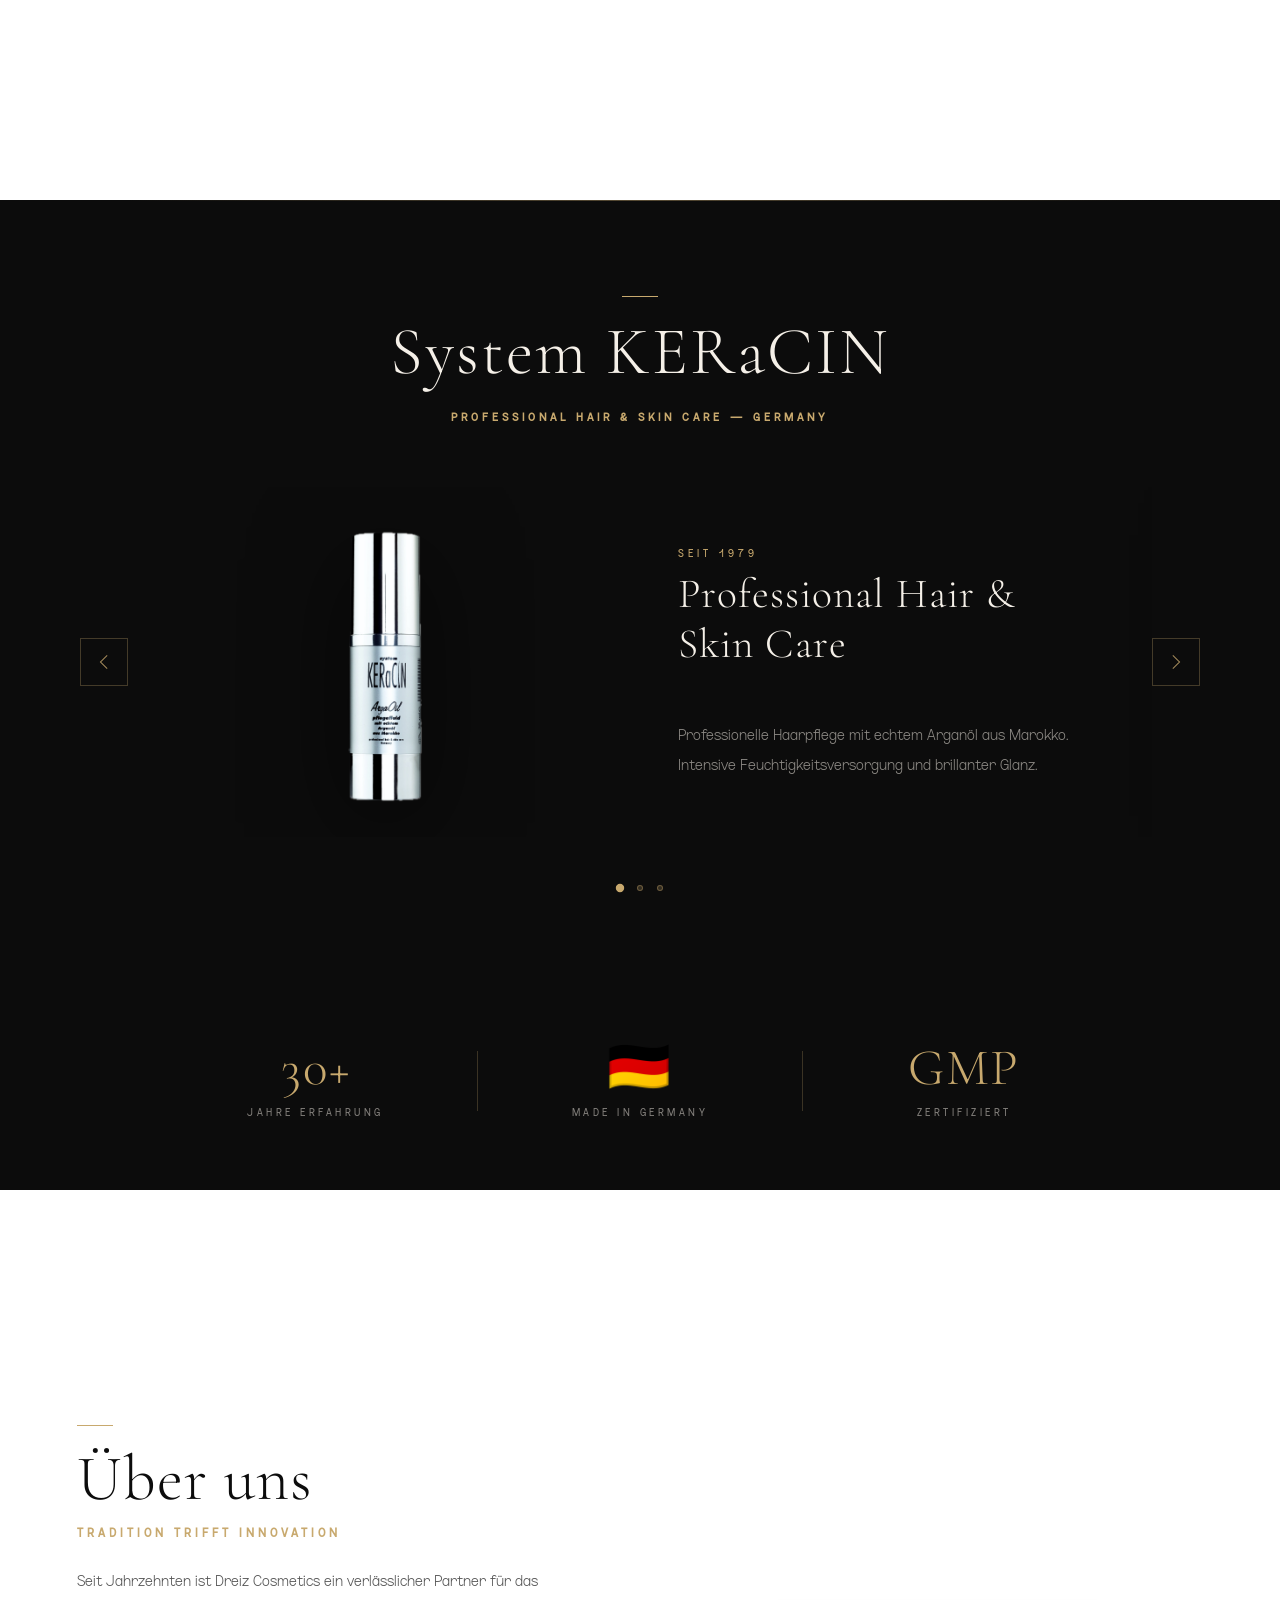
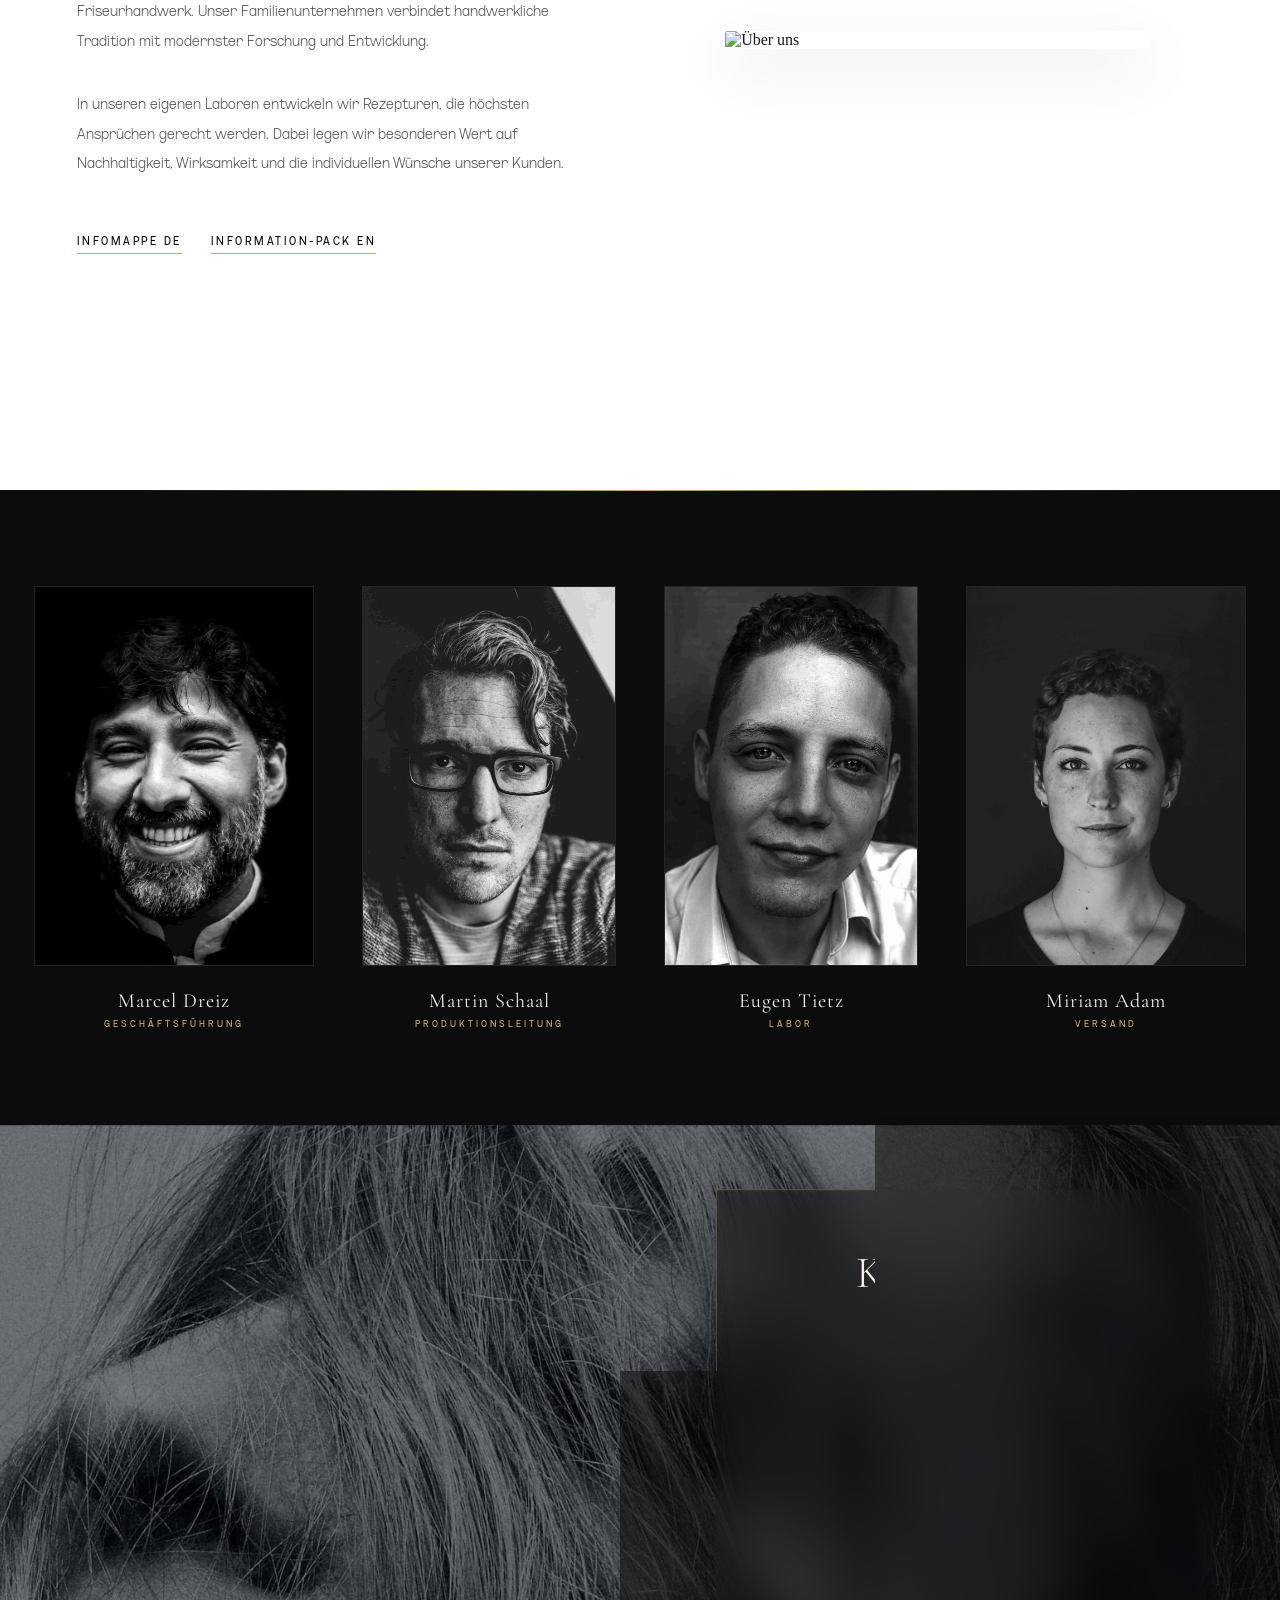
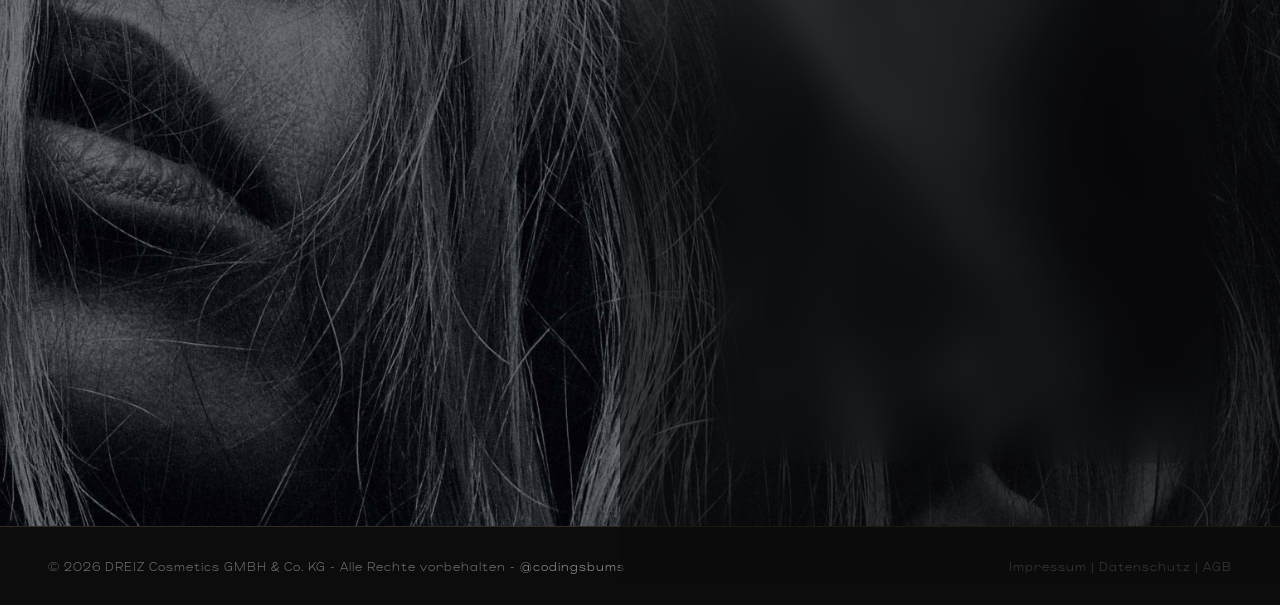
==== commit 8ec796b0: "img issue" ====
--- a/index.html
+++ b/index.html
@@ -214,7 +214,7 @@
         <section class="intro-about">
             <div class="about-container" id="about">
                 <div class="about-image">
-                    <img src="Photos/DreizGebäude01.png" alt="Über uns">
+                    <img src="Photos/DreizGebaeude01.png" alt="Über uns">
                 </div>
                 <div class="about-text">
                     <h2 data-key="about-title">Über uns</h2>
